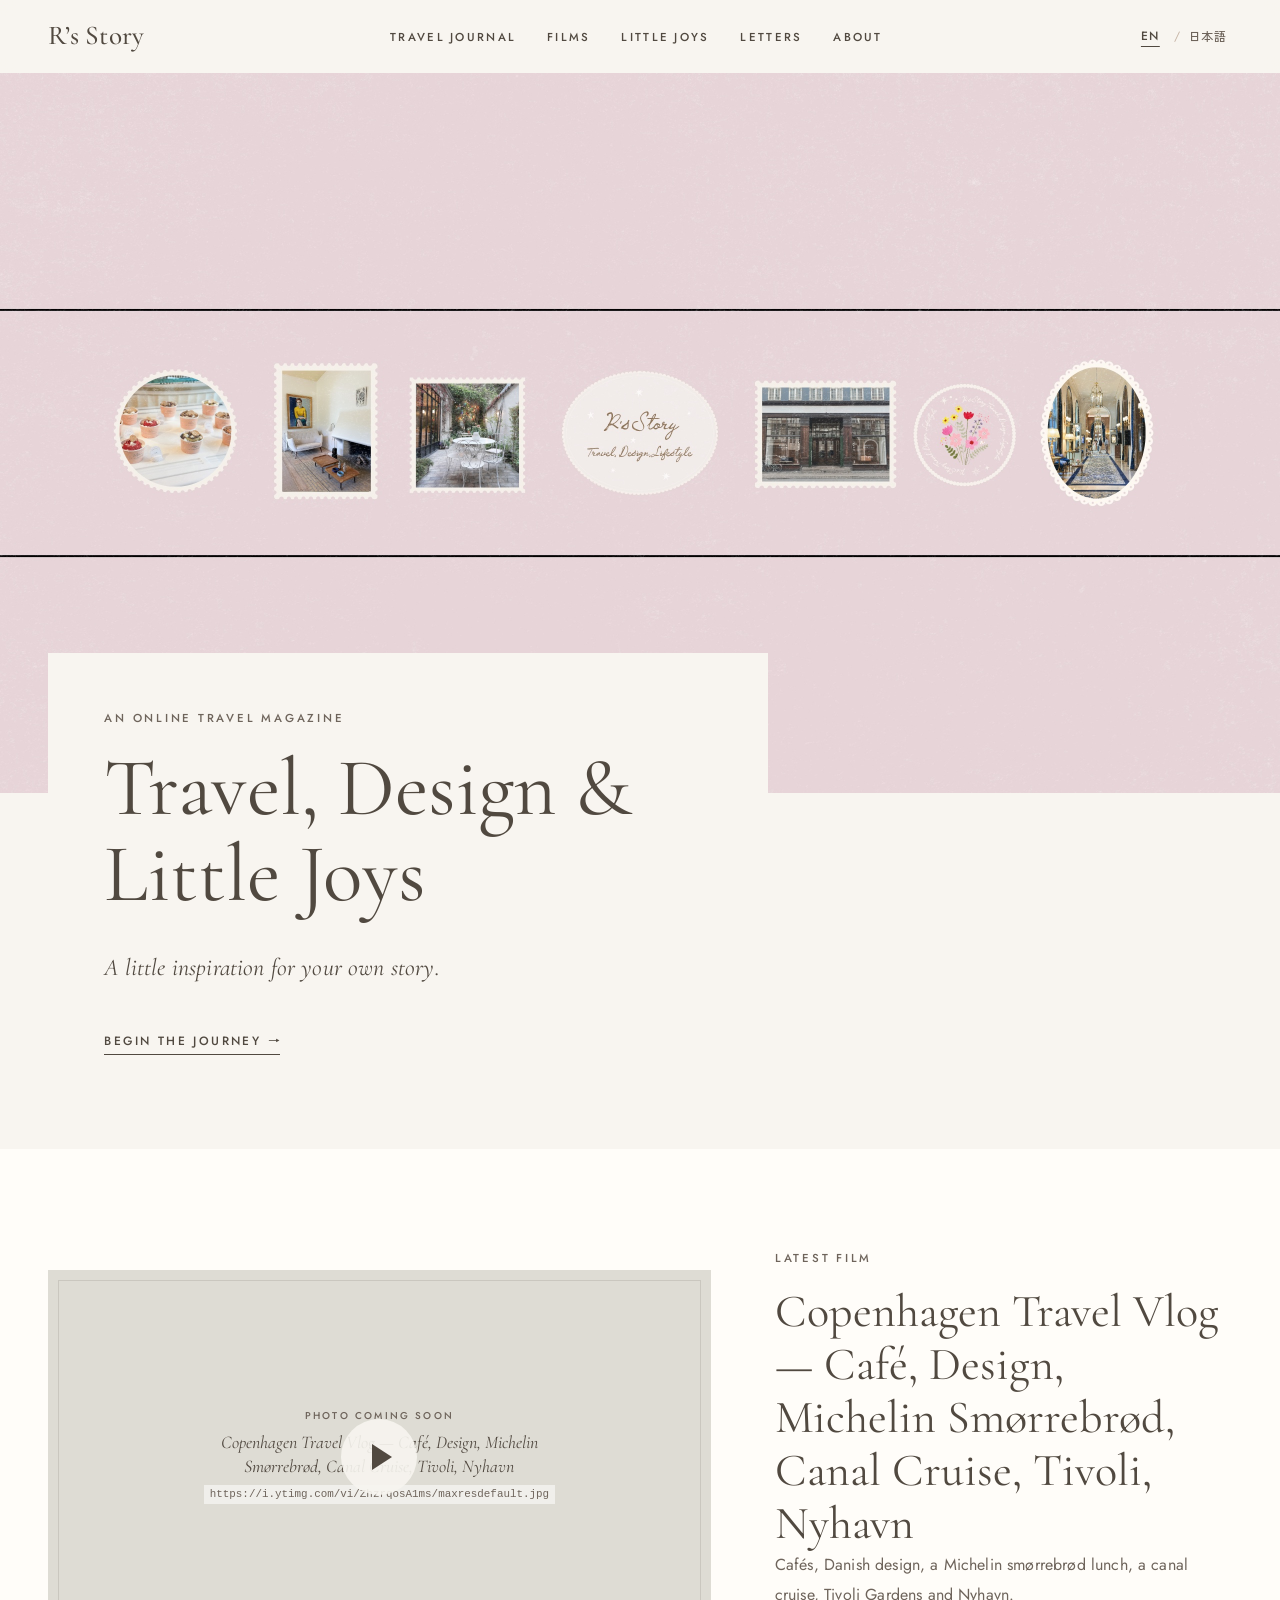
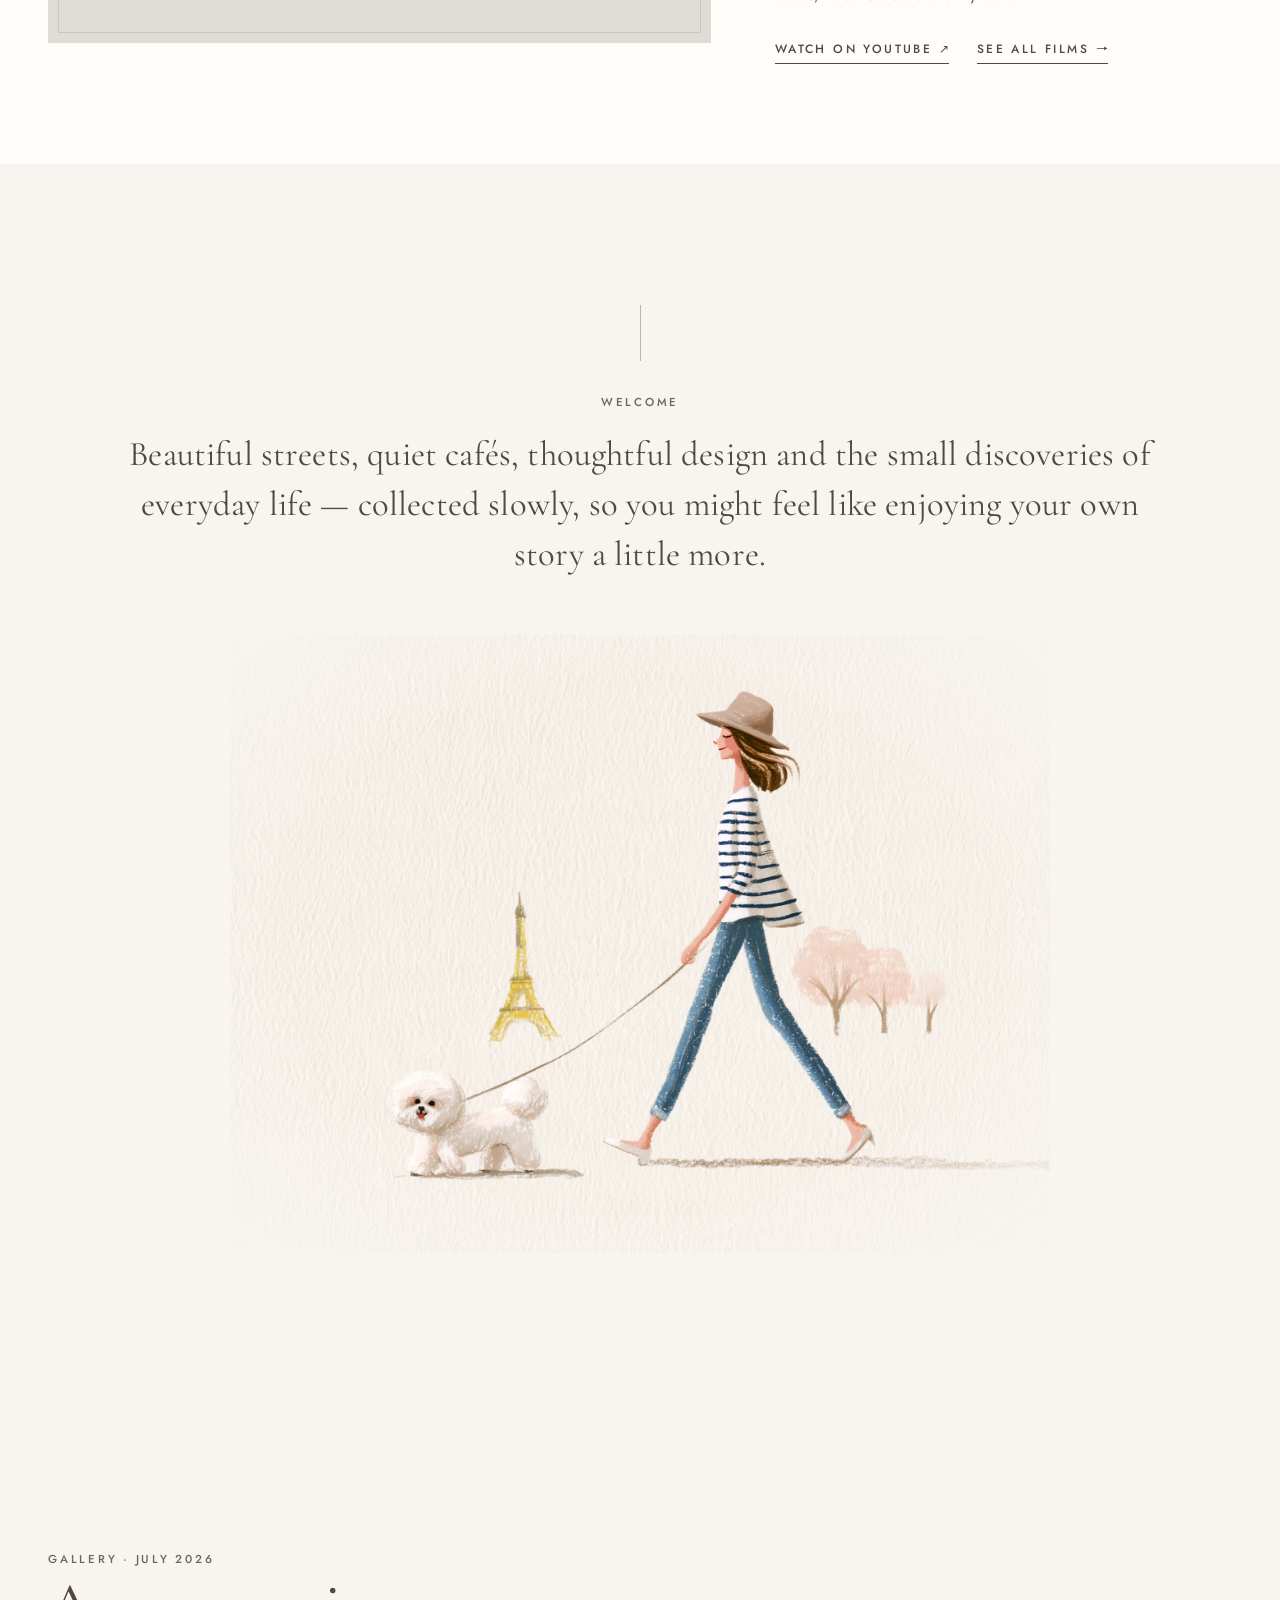
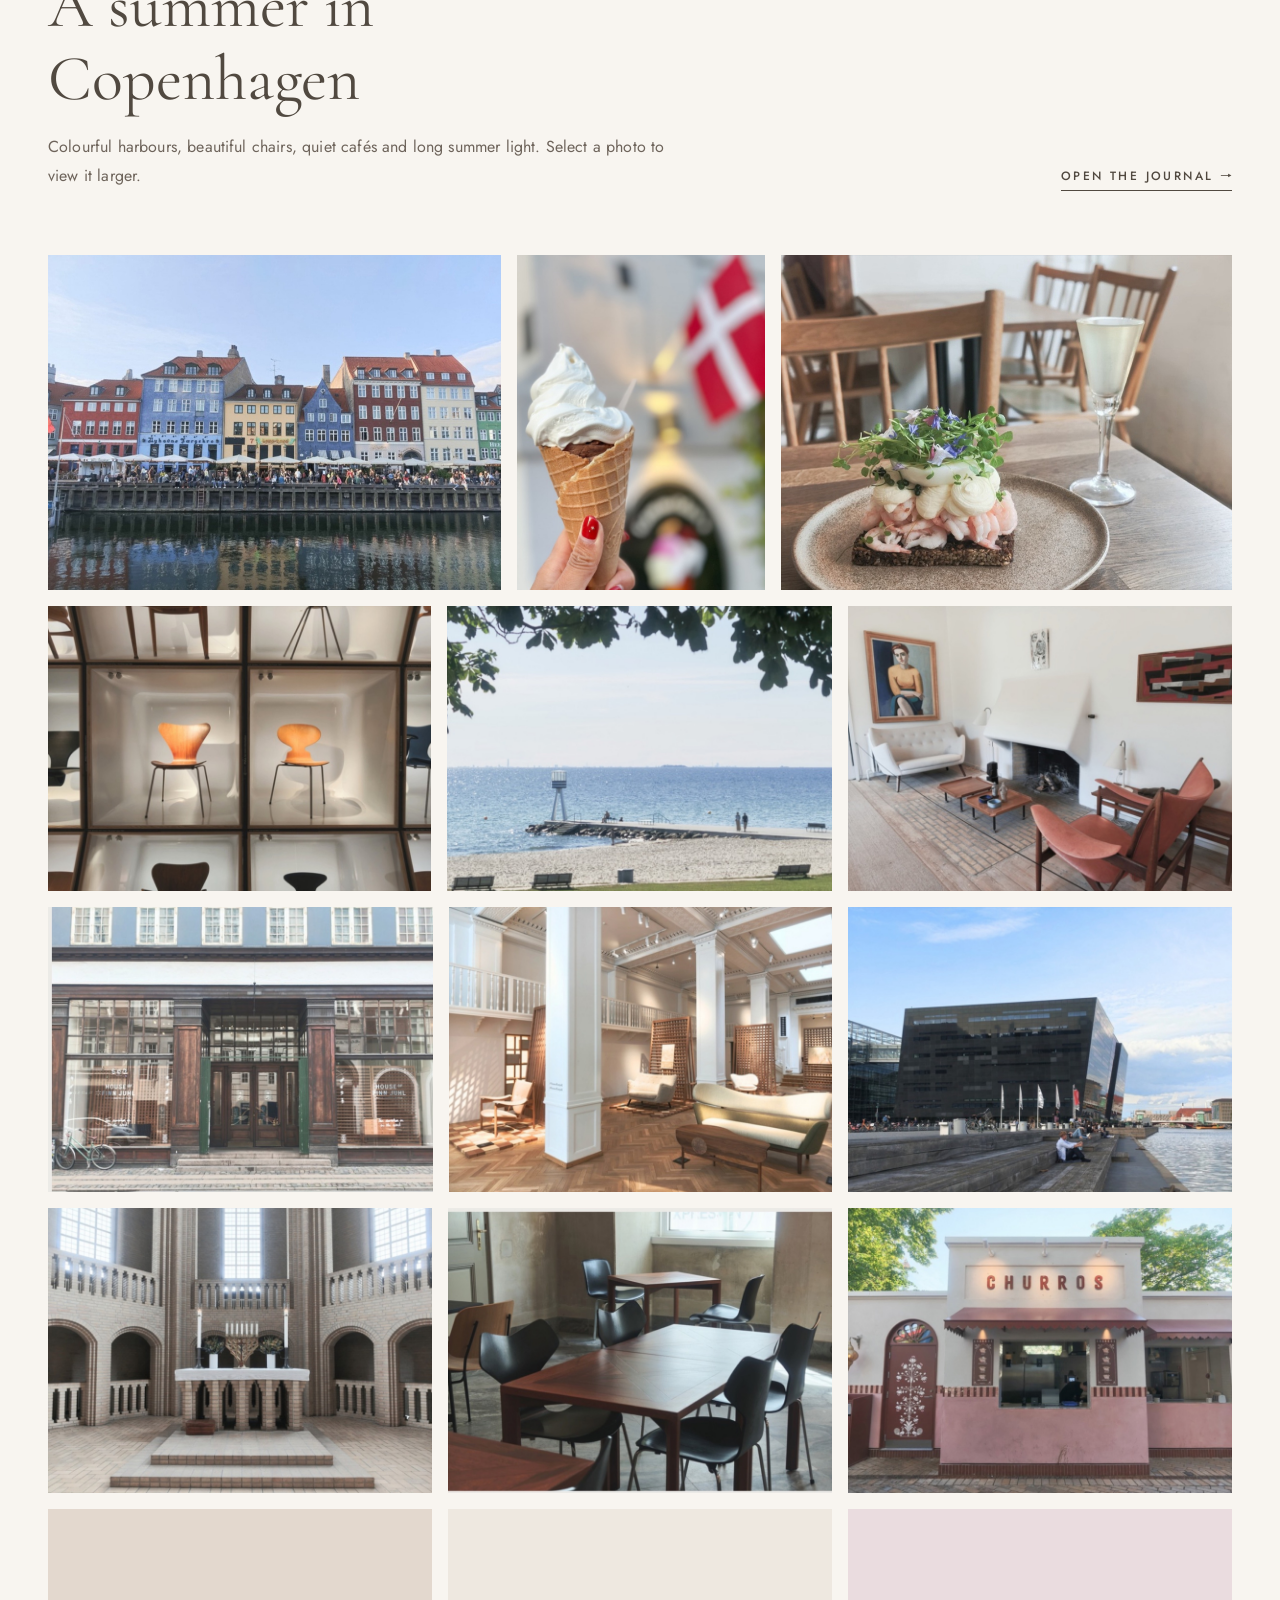
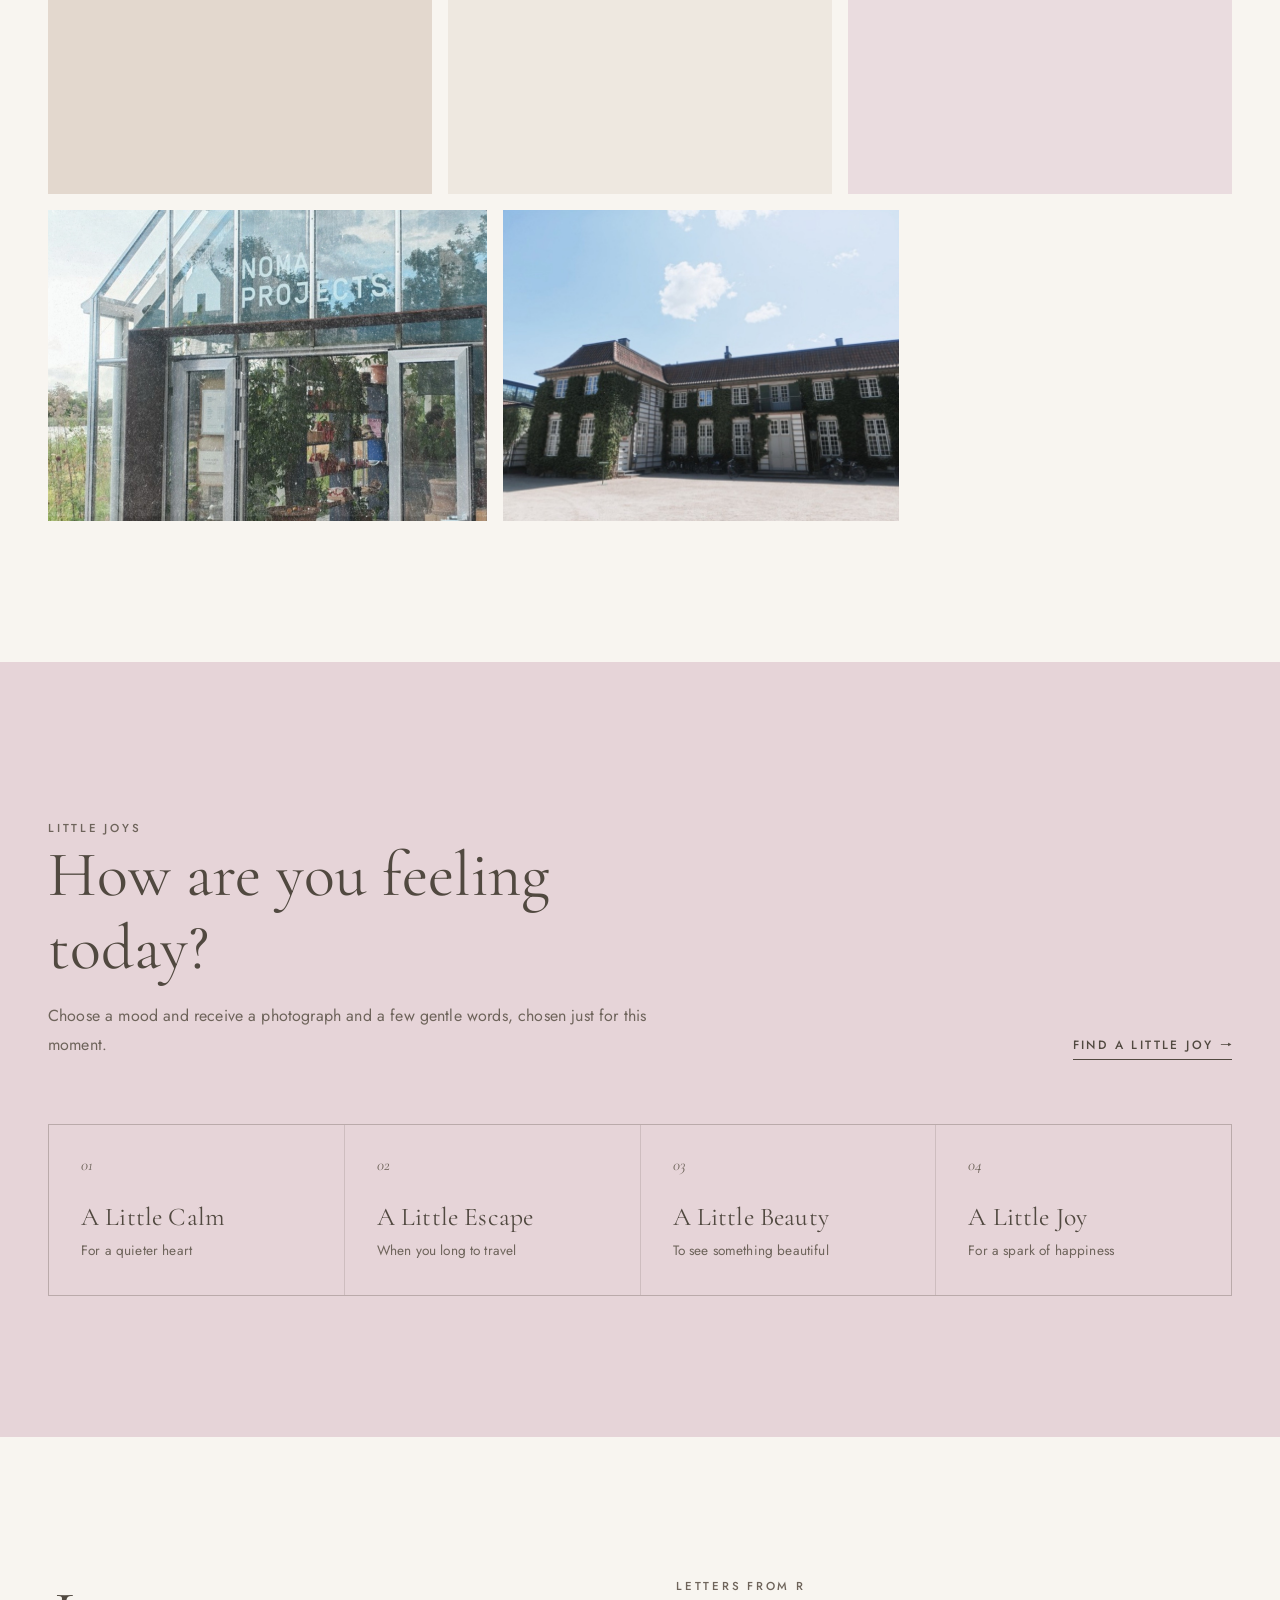
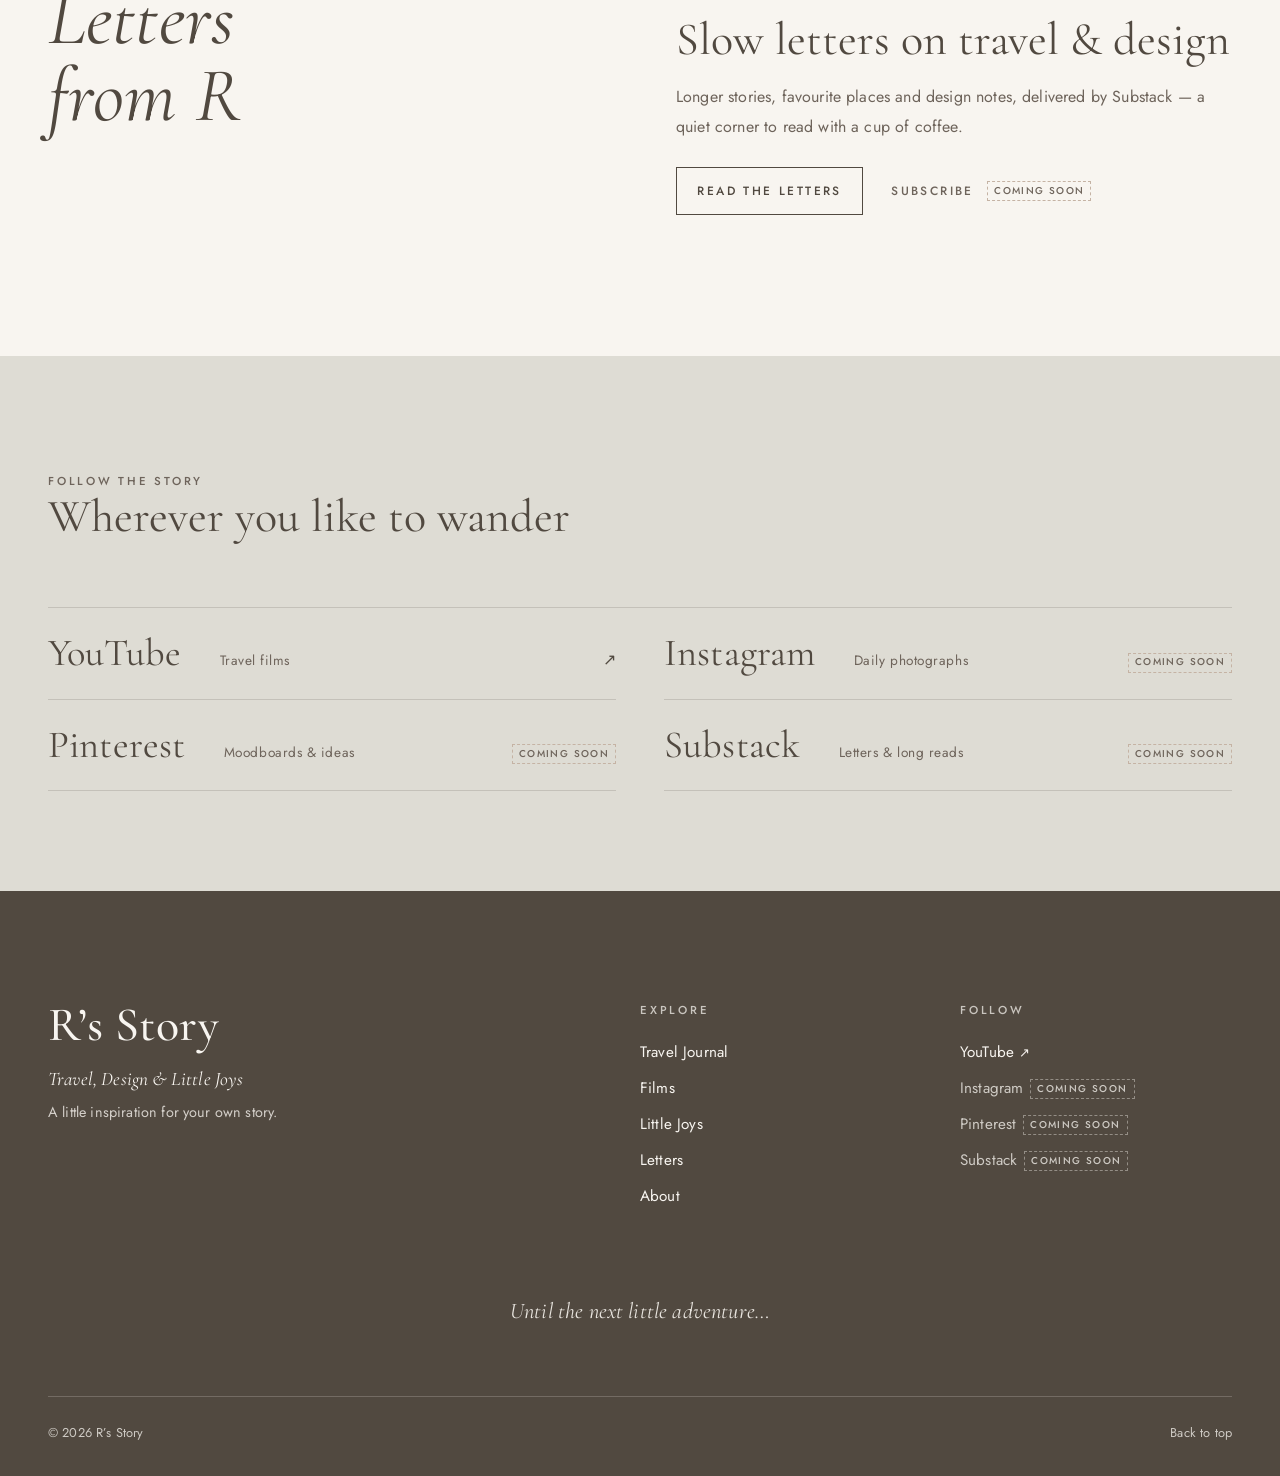
==== index.html @ e15612b4 "Add files via upload" ====
<!doctype html>
<html lang="en">
<head>
  <meta charset="utf-8">
  <meta name="viewport" content="width=device-width, initial-scale=1">
  <title>R’s Story — Travel, Design &amp; Little Joys</title>
  <meta name="description" content="R’s Story is a bilingual online travel magazine about travel, design, beautiful streets, cafés and the little joys of everyday life.">
  <meta name="theme-color" content="#F8F5F0">
  <!-- SNSでシェアしたときの表示 -->
  <meta property="og:site_name" content="R’s Story">
  <meta property="og:type" content="website">
  <meta property="og:title" content="R’s Story — Travel, Design & Little Joys">
  <meta property="og:description" content="A little inspiration for your own story.">
  <meta name="twitter:card" content="summary_large_image">
  <link rel="icon" href="assets/images/favicon.svg" type="image/svg+xml">
  <link rel="preconnect" href="https://fonts.googleapis.com">
  <link rel="preconnect" href="https://fonts.gstatic.com" crossorigin>
  <link rel="stylesheet" href="https://fonts.googleapis.com/css2?family=Cormorant+Garamond:ital,wght@0,400;0,500;1,400&family=Jost:wght@400;500&family=Shippori+Mincho:wght@400;500&family=Zen+Kaku+Gothic+New:wght@400;500&display=swap">
  <link rel="stylesheet" href="assets/css/style.css">
  <script>document.documentElement.classList.add("js");setTimeout(function(){var d=document.documentElement;if(!d.classList.contains("reveal-ready"))d.classList.add("reveal-fallback")},3000);</script>
</head>
<body id="top" data-page="home" data-title-key="meta.home">
  <a class="skip-link" href="#main" data-i18n="ui.skip">Skip to content</a>
  <header class="site-header" data-site-header></header>
  <noscript><p>Please enable JavaScript to use the menu, language switch and Little Joys.</p></noscript>

  <main id="main">

    <!-- ===== ファーストビュー ===== -->
    <section class="hero" aria-labelledby="hero-title">
      <!-- ★ メイン写真：assets/images/home/hero.jpg
           いまは切手コラージュのバナー（16:9）を、切り取らずに全体表示しています（hero__frame--fit）。
           普通の風景写真に替えて画面いっぱいに表示したいときは、下の「 hero__frame--fit」を消してください。 -->
      <div class="hero__frame hero__frame--fit">
        <div class="media" data-static>
          <img src="assets/images/home/hero.jpg" alt="A collage of travel photos framed like postage stamps around the R’s Story logo, on soft pink" data-i18n-alt="home.hero.alt" fetchpriority="high" decoding="async">
        </div>
      </div>
      <div class="hero__card">
        <p class="eyebrow" data-i18n="home.hero.eyebrow">An online travel magazine</p>
        <h1 id="hero-title" class="display hero__title keep-en">Travel, Design &amp; Little&nbsp;Joys</h1>
        <p class="hero__sub" data-i18n="home.hero.sub">A little inspiration for your own story.</p>
        <div class="hero__actions">
          <a class="link-arrow" href="journal.html" data-i18n="home.hero.cta">Begin the journey</a>
        </div>
      </div>
    </section>

    <!-- ===== 最新のYouTube動画（films.js の1本目）— トップ写真のすぐ下 ===== -->
    <section class="section section--tight section--paper" aria-labelledby="home-film-title">
      <div class="container">
        <div class="feature-film" id="home-film" data-reveal-group>
          <!-- home.js が動画を表示します -->
        </div>
      </div>
    </section>

    <!-- ===== 導入文 ===== -->
    <section class="section intro" aria-label="Welcome">
      <div class="container" data-reveal-group>
        <span class="intro__mark" aria-hidden="true" data-reveal></span>
        <p class="eyebrow" data-reveal data-i18n="home.intro.eyebrow">Welcome</p>
        <p class="intro__text" data-reveal data-i18n="home.intro.text">Beautiful streets, quiet cafés, thoughtful design and the small discoveries of everyday life — collected slowly, so you might feel like enjoying your own story a little more.</p>
        <!-- ★ オリジナルイラスト：assets/images/illustrations/walking-in-paris.webp -->
        <figure class="intro__art" data-reveal>
          <img src="assets/images/illustrations/walking-in-paris.webp" width="2000" height="1506" loading="lazy" decoding="async"
               alt="A hand-drawn illustration of a woman in a striped top walking a white fluffy dog past the Eiffel Tower" data-i18n-alt="home.intro.artAlt">
        </figure>
      </div>
    </section>

    <!-- ===== 写真ギャラリー（assets/js/data/journal.js の最初の都市の写真を表示） ===== -->
    <section class="section" id="gallery" aria-labelledby="home-journal-title">
      <div class="container">
        <div class="section-head" data-reveal-group>
          <div class="section-head__text">
            <p class="eyebrow" data-reveal data-i18n="home.journal.eyebrow">Gallery</p>
            <h2 id="home-journal-title" class="title-xl" data-reveal data-i18n="home.journal.title">A summer in Copenhagen</h2>
            <p data-reveal data-i18n="home.journal.text">Slow lunches, beautiful chairs, blue-and-white porcelain and long summer light. Select a photo to view it larger.</p>
          </div>
          <a class="link-arrow" href="journal.html" data-reveal data-i18n="home.journal.cta">Open the journal</a>
        </div>
        <div id="home-journal">
          <!-- home.js が写真ギャラリーを表示します -->
        </div>
      </div>
    </section>

    <!-- ===== Little Joys の紹介 ===== -->
    <section class="section section--pink" aria-labelledby="home-joys-title">
      <div class="container">
        <div class="section-head" data-reveal-group>
          <div class="section-head__text">
            <p class="eyebrow" data-reveal data-i18n="home.joys.eyebrow">Little Joys</p>
            <h2 id="home-joys-title" class="title-xl" data-reveal data-i18n="home.joys.title">How are you feeling today?</h2>
            <p data-reveal data-i18n="home.joys.text">Choose a mood and receive a photograph and a few gentle words, chosen just for this moment.</p>
          </div>
          <a class="link-arrow" href="little-joys.html" data-reveal data-i18n="home.joys.cta">Find a little joy</a>
        </div>
        <ul class="mood-links" data-reveal-group>
          <li data-reveal><a href="little-joys.html?mood=calm"><span class="mood-links__num">01</span><span class="mood-links__name">A Little Calm</span><span class="mood-links__desc" data-i18n="mood.calm.desc">For a quieter heart</span></a></li>
          <li data-reveal><a href="little-joys.html?mood=escape"><span class="mood-links__num">02</span><span class="mood-links__name">A Little Escape</span><span class="mood-links__desc" data-i18n="mood.escape.desc">When you long to travel</span></a></li>
          <li data-reveal><a href="little-joys.html?mood=beauty"><span class="mood-links__num">03</span><span class="mood-links__name">A Little Beauty</span><span class="mood-links__desc" data-i18n="mood.beauty.desc">To see something beautiful</span></a></li>
          <li data-reveal><a href="little-joys.html?mood=joy"><span class="mood-links__num">04</span><span class="mood-links__name">A Little Joy</span><span class="mood-links__desc" data-i18n="mood.joy.desc">For a spark of happiness</span></a></li>
        </ul>
      </div>
    </section>

    <!-- ===== Substack（Letters from R）の紹介 ===== -->
    <section class="section" aria-labelledby="home-letters-title">
      <div class="container letters-teaser" data-reveal-group>
        <p class="letters-teaser__quote" data-reveal aria-hidden="true">Letters<br>from R</p>
        <div>
          <p class="eyebrow" data-reveal data-i18n="home.letters.eyebrow">Letters from R</p>
          <h2 id="home-letters-title" class="title-lg" data-reveal data-i18n="home.letters.title">Slow letters on travel &amp; design</h2>
          <p data-reveal data-i18n="home.letters.text" style="color: var(--color-text-soft); margin-top: 1rem;">Longer stories, favourite places and design notes, delivered by Substack — a quiet corner to read with a cup of coffee.</p>
          <div class="letters-teaser__actions" data-reveal id="home-letters-actions">
            <a class="btn" href="letters.html" data-i18n="home.letters.cta">Read the letters</a>
          </div>
        </div>
      </div>
    </section>

    <!-- ===== SNSリンク（URLは config.js で設定） ===== -->
    <section class="section section--tight section--stone" aria-labelledby="home-follow-title">
      <div class="container">
        <div class="section-head" data-reveal-group>
          <div class="section-head__text">
            <p class="eyebrow" data-reveal data-i18n="home.follow.eyebrow">Follow the story</p>
            <h2 id="home-follow-title" class="title-lg" data-reveal data-i18n="home.follow.title">Wherever you like to wander</h2>
          </div>
        </div>
        <div id="home-follow" data-reveal></div>
      </div>
    </section>

  </main>

  <footer class="site-footer" data-site-footer></footer>

  <script src="assets/js/config.js" defer></script>
  <script src="assets/js/i18n.js" defer></script>
  <script src="assets/js/data/journal.js" defer></script>
  <script src="assets/js/data/films.js" defer></script>
  <script src="assets/js/main.js" defer></script>
  <script src="assets/js/gallery.js" defer></script>
  <script src="assets/js/home.js" defer></script>
</body>
</html>
---- assets/css/style.css ----
/* =========================================================
   R’s Story — デザイン（見た目）
   ---------------------------------------------------------
   ★ 色・フォントを変えたいときは、下の「1. 色とフォントの設定」だけを変更します。
   ========================================================= */

/* ---------------------------------------------------------
   1. 色とフォントの設定（ブランドカラー）
   ※ 仮のカラーです。正式なブランドカラーが決まったら、ここの #xxxxxx を書き換えてください。
   --------------------------------------------------------- */
:root {
  --color-ivory: #F8F5F0;   /* Warm Ivory … 背景 */
  --color-pink:  #E6D4D8;   /* Soft Pink */
  --color-brown: #C5B3A4;   /* Light Brown */
  --color-stone: #DEDCD4;   /* Stone */
  --color-text:  #514940;   /* Text … 文字 */

  --color-text-soft: #6E645B;           /* 補足の文字（読みやすさを確保した薄め） */
  --color-line: rgba(81, 73, 64, 0.18); /* 細い罫線 */
  --color-paper: #FFFDF9;               /* カードなどの少し明るい白 */
  --color-ink-bg: #3F3830;              /* 写真ビューアーなど暗い背景 */

  --font-serif-en: "Cormorant Garamond", "Shippori Mincho", Georgia, serif;
  --font-serif-ja: "Shippori Mincho", "Cormorant Garamond", serif;
  --font-sans: "Jost", "Zen Kaku Gothic New", "Hiragino Sans", "Yu Gothic", sans-serif;

  --container: 1240px;
  --gutter: clamp(16px, 4vw, 48px);
  --header-h: 72px;
  --ease: cubic-bezier(0.22, 0.61, 0.36, 1);   /* なめらかな動き */
  --dur: 0.35s;
}

/* ---------------------------------------------------------
   2. 基本
   --------------------------------------------------------- */
*, *::before, *::after { box-sizing: border-box; }

html {
  -webkit-text-size-adjust: 100%;
  scroll-behavior: smooth;
  scroll-padding-top: calc(var(--header-h) + 16px);
}

body {
  margin: 0;
  background: var(--color-ivory);
  color: var(--color-text);
  font-family: var(--font-sans);
  font-weight: 400;
  font-size: 1rem;
  line-height: 1.85;
  letter-spacing: 0.01em;
  -webkit-font-smoothing: antialiased;
  text-rendering: optimizeLegibility;
}

html[lang="ja"] body { letter-spacing: 0.04em; line-height: 1.95; }

img, iframe { display: block; max-width: 100%; }

a { color: inherit; text-underline-offset: 0.25em; text-decoration-thickness: 1px; }

h1, h2, h3, h4 {
  font-family: var(--font-serif-en);
  font-weight: 400;
  line-height: 1.15;
  margin: 0;
  letter-spacing: 0;
}
html[lang="ja"] :is(h1, h2, h3, h4):not(.keep-en) {
  font-family: var(--font-serif-ja);
  line-height: 1.45;
  letter-spacing: 0.04em;
}

p { margin: 0 0 1em; }
ul { margin: 0; padding: 0; list-style: none; }

::selection { background: var(--color-pink); color: var(--color-text); }

:focus-visible {
  outline: 2px solid var(--color-text);
  outline-offset: 3px;
  border-radius: 1px;
}

.visually-hidden {
  position: absolute !important;
  width: 1px; height: 1px;
  padding: 0; margin: -1px;
  overflow: hidden; clip: rect(0 0 0 0);
  white-space: nowrap; border: 0;
}

.container {
  width: 100%;
  max-width: calc(var(--container) + var(--gutter) * 2);
  margin-inline: auto;
  padding-inline: var(--gutter);
}

.skip-link {
  position: fixed; left: 16px; top: -60px; z-index: 200;
  background: var(--color-text); color: var(--color-ivory);
  padding: 10px 16px; font-size: 0.875rem; text-decoration: none;
  transition: top var(--dur) var(--ease);
}
.skip-link:focus { top: 12px; }

noscript p {
  margin: 0; padding: 12px var(--gutter);
  background: var(--color-pink); font-size: 0.875rem; text-align: center;
}

/* 言語切り替え時のフェード */
main, .site-footer { transition: opacity 0.18s ease; }
body.is-lang-switching main,
body.is-lang-switching .site-footer { opacity: 0.25; }

/* ---------------------------------------------------------
   3. 文字のスタイル
   --------------------------------------------------------- */
.eyebrow {
  display: block;
  font-family: var(--font-sans);
  font-size: 0.72rem;
  font-weight: 500;
  letter-spacing: 0.24em;
  text-transform: uppercase;
  color: var(--color-text-soft);
  margin: 0 0 1.1rem;
  line-height: 1.6;
}
html[lang="ja"] .eyebrow { letter-spacing: 0.16em; font-size: 0.75rem; }

.display {
  font-size: clamp(2.6rem, 6.4vw, 5.6rem);
  line-height: 1.02;
}
.title-xl { font-size: clamp(2.3rem, 5vw, 4.2rem); }
.title-lg { font-size: clamp(1.9rem, 3.6vw, 3rem); }
.title-md { font-size: clamp(1.5rem, 2.4vw, 2rem); }
html[lang="ja"] .display:not(.keep-en) { font-size: clamp(1.8rem, 4.2vw, 3.4rem); line-height: 1.3; }
html[lang="ja"] .title-xl:not(.keep-en) { font-size: clamp(1.9rem, 4vw, 3.2rem); }
html[lang="ja"] .title-lg:not(.keep-en) { font-size: clamp(1.55rem, 2.8vw, 2.3rem); }
html[lang="ja"] .title-md:not(.keep-en) { font-size: clamp(1.25rem, 2vw, 1.6rem); }
.keep-en { font-family: var(--font-serif-en) !important; letter-spacing: 0 !important; line-height: 1.05 !important; }

.lead {
  font-size: clamp(1.05rem, 1.5vw, 1.2rem);
  color: var(--color-text-soft);
  max-width: 38em;
}

.italic { font-style: italic; }

/* ---------------------------------------------------------
   4. ボタンとリンク
   --------------------------------------------------------- */
.btn {
  display: inline-flex; align-items: center; justify-content: center; gap: 0.6em;
  min-height: 48px;
  padding: 0.75em 1.7em;
  border: 1px solid var(--color-text);
  background: transparent;
  color: var(--color-text);
  font: 500 0.75rem/1.2 var(--font-sans);
  letter-spacing: 0.2em;
  text-transform: uppercase;
  text-decoration: none;
  cursor: pointer;
  transition: background-color var(--dur) var(--ease), color var(--dur) var(--ease), border-color var(--dur) var(--ease);
}
html[lang="ja"] .btn { letter-spacing: 0.12em; font-size: 0.8rem; }
.btn:hover { background: var(--color-text); color: var(--color-ivory); }
.btn--solid { background: var(--color-text); color: var(--color-ivory); }
.btn--solid:hover { background: transparent; color: var(--color-text); }
.btn.is-pending, .btn[disabled] { opacity: 0.55; cursor: default; }
.btn.is-pending:hover { background: transparent; color: var(--color-text); }
.btn .ext-link__icon { transition: transform var(--dur) var(--ease); }
.btn:hover .ext-link__icon { transform: translate(2px, -2px); }

/* 下線がすっと伸びるテキストリンク（→ は内部リンク、↗ は外部リンク） */
.link-arrow {
  display: inline-flex; align-items: center; gap: 0.55em;
  font: 500 0.75rem/1.4 var(--font-sans);
  letter-spacing: 0.2em; text-transform: uppercase;
  text-decoration: none;
  padding: 0.5em 0;
  background: linear-gradient(currentColor, currentColor) left bottom / 100% 1px no-repeat;
  transition: background-size var(--dur) var(--ease);
}
html[lang="ja"] .link-arrow { letter-spacing: 0.12em; font-size: 0.8rem; }
.link-arrow::after { content: "→"; letter-spacing: 0; transition: transform var(--dur) var(--ease); }
.link-arrow:hover { background-size: 35% 1px; }
.link-arrow:hover::after { transform: translateX(4px); }
.link-arrow.ext-link::after { content: none; }
.link-arrow .ext-link__icon { letter-spacing: 0; transition: transform var(--dur) var(--ease); }
.link-arrow:hover .ext-link__icon { transform: translate(2px, -2px); }
.link-arrow.is-pending { background: none; color: var(--color-text-soft); }
.link-arrow.is-pending::after { content: none; }

.pending-tag {
  display: inline-block;
  margin-left: 0.7em;
  padding: 0.15em 0.6em;
  border: 1px dashed var(--color-brown);
  font: 500 0.62rem/1.5 var(--font-sans);
  letter-spacing: 0.14em;
  text-transform: uppercase;
  color: var(--color-text-soft);
  vertical-align: middle;
}

.setup-hint {
  margin: 1rem 0;
  padding: 0.7em 1em;
  border: 1px dashed #B08A7A;
  background: rgba(230, 212, 216, 0.35);
  font-size: 0.8rem;
  line-height: 1.7;
  color: var(--color-text);
  letter-spacing: 0.02em;
}
.setup-hint strong { font-weight: 500; margin-right: 0.3em; }

/* ---------------------------------------------------------
   5. ヘッダー
   --------------------------------------------------------- */
.site-header {
  position: sticky; top: 0; z-index: 100;
  background: rgba(248, 245, 240, 0.94);
  -webkit-backdrop-filter: blur(8px);
  backdrop-filter: blur(8px);
  border-bottom: 1px solid transparent;
  transition: border-color var(--dur) var(--ease);
}
.site-header.is-scrolled { border-bottom-color: var(--color-line); }

.site-header__inner {
  display: flex; align-items: center; justify-content: space-between; gap: 24px;
  min-height: var(--header-h);
}

.wordmark {
  font-family: var(--font-serif-en);
  font-size: 1.7rem;
  font-weight: 500;
  letter-spacing: 0.01em;
  text-decoration: none;
  line-height: 1;
  white-space: nowrap;
}
.wordmark--large { font-size: clamp(2.2rem, 4vw, 3rem); }

.site-nav__list { display: flex; gap: clamp(18px, 2.4vw, 36px); }
.site-nav__list a {
  position: relative;
  font-size: 0.72rem; font-weight: 500;
  letter-spacing: 0.2em; text-transform: uppercase;
  text-decoration: none;
  padding: 0.6em 0;
}
html[lang="ja"] .site-nav__list a { letter-spacing: 0.1em; font-size: 0.8rem; text-transform: none; }
.site-nav__list a::after {
  content: ""; position: absolute; left: 0; right: 0; bottom: 0.2em;
  height: 1px; background: currentColor;
  transform: scaleX(0); transform-origin: right;
  transition: transform var(--dur) var(--ease);
}
.site-nav__list a:hover::after,
.site-nav__list a[aria-current="page"]::after { transform: scaleX(1); transform-origin: left; }
.site-nav__home { display: none; }

.site-header__tools { display: flex; align-items: center; gap: 10px; }

.lang-switch { display: flex; align-items: center; gap: 2px; font-size: 0.75rem; }
.lang-switch button {
  min-width: 44px; min-height: 44px;
  padding: 0 6px;
  border: 0; background: none; color: var(--color-text-soft);
  font: 500 0.75rem/1 var(--font-sans);
  letter-spacing: 0.12em;
  cursor: pointer;
  transition: color var(--dur) var(--ease);
}
.lang-switch button[lang="ja"] { font-family: "Zen Kaku Gothic New", var(--font-sans); letter-spacing: 0.04em; }
.lang-switch button:hover { color: var(--color-text); }
.lang-switch button[aria-pressed="true"] {
  color: var(--color-text);
  text-decoration: underline; text-underline-offset: 0.5em;
}
.lang-switch__sep { color: var(--color-brown); }

.nav-toggle {
  display: none;
  width: 44px; height: 44px;
  border: 0; background: none; color: var(--color-text);
  cursor: pointer; padding: 0;
}
.nav-toggle__lines { position: relative; display: block; width: 24px; height: 10px; margin: 0 auto; }
.nav-toggle__lines span {
  position: absolute; left: 0; width: 100%; height: 1px; background: currentColor;
  transition: transform var(--dur) var(--ease), top var(--dur) var(--ease);
}
.nav-toggle__lines span:first-child { top: 0; }
.nav-toggle__lines span:last-child { top: 9px; }
.is-open .nav-toggle__lines span:first-child { top: 5px; transform: rotate(45deg); }
.is-open .nav-toggle__lines span:last-child { top: 5px; transform: rotate(-45deg); }

/* モバイルメニュー（幅959px以下） */
@media (max-width: 959px) {
  .nav-toggle { display: block; }
  .site-nav {
    position: absolute; left: 0; right: 0; top: 100%;
    height: calc(100vh - var(--header-h));
    height: calc(100dvh - var(--header-h));
    background: var(--color-ivory);
    border-top: 1px solid var(--color-line);
    padding: 28px var(--gutter) 40px;
    overflow-y: auto;
    opacity: 0; visibility: hidden;
    transform: translateY(-10px);
    transition: opacity var(--dur) var(--ease), transform var(--dur) var(--ease), visibility 0s linear var(--dur);
  }
  .is-open .site-nav {
    opacity: 1; visibility: visible; transform: none;
    transition: opacity var(--dur) var(--ease), transform var(--dur) var(--ease), visibility 0s;
  }
  .site-nav__list { flex-direction: column; gap: 0; }
  .site-nav__home { display: block; }
  .site-nav__list li { border-bottom: 1px solid var(--color-line); }
  .site-nav__list a,
  html[lang="ja"] .site-nav__list a {
    display: block; padding: 18px 0;
    font-family: var(--font-serif-en);
    font-size: 1.7rem; letter-spacing: 0; text-transform: none; font-weight: 400;
  }
  html[lang="ja"] .site-nav__list a { font-family: var(--font-serif-ja); font-size: 1.3rem; }
  .site-nav__list a::after { display: none; }
  .site-nav__list a[aria-current="page"] { font-style: italic; }
  body.nav-open { overflow: hidden; }
}

/* ---------------------------------------------------------
   6. 写真（プレースホルダー付き）
   --------------------------------------------------------- */
.media {
  position: relative;
  overflow: hidden;
  background: var(--color-stone);
  width: 100%;
  height: 100%;
}
.media img {
  width: 100%; height: 100%;
  object-fit: cover;
}
.js .media img { opacity: 0; transition: opacity 0.8s var(--ease), transform 0.9s var(--ease); }
.js .media.is-loaded img { opacity: 1; }

/* 写真がまだない（または読み込めない）ときの表示 */
.media[data-tone="0"] { background: #EADCDF; }
.media[data-tone="1"] { background: var(--color-stone); }
.media[data-tone="2"] { background: #E3D8CE; }
.media[data-tone="3"] { background: #EEE8E0; }
.media__ph {
  position: absolute; inset: 0;
  display: flex; flex-direction: column; align-items: center; justify-content: center;
  gap: 0.5em;
  padding: 1.2rem;
  text-align: center;
  color: var(--color-text-soft);
}
.media__ph::before {
  content: ""; position: absolute; inset: 10px;
  border: 1px solid rgba(81, 73, 64, 0.14);
  pointer-events: none;
}
.media__ph-label {
  font: 500 0.62rem/1.4 var(--font-sans);
  letter-spacing: 0.22em; text-transform: uppercase;
}
.media__ph-desc {
  font-family: var(--font-serif-en);
  font-style: italic;
  font-size: clamp(0.95rem, 1.4vw, 1.15rem);
  line-height: 1.35;
  max-width: 22em;
  color: var(--color-text);
}
html[lang="ja"] .media__ph-desc { font-family: var(--font-serif-ja); font-style: normal; font-size: 0.9rem; line-height: 1.7; }
.media__ph-file {
  font: 0.68rem/1.4 ui-monospace, Menlo, monospace;
  background: rgba(255, 255, 255, 0.55);
  padding: 0.2em 0.5em;
  word-break: break-all;
  max-width: 100%;
}

/* ---------------------------------------------------------
   7. スクロールで表示するアニメーション
   --------------------------------------------------------- */
.js [data-reveal] {
  opacity: 0;
  transform: translateY(18px);
  transition: opacity 0.9s var(--ease), transform 0.9s var(--ease);
  transition-delay: var(--reveal-delay, 0ms);
}
.js [data-reveal].is-visible,
.reveal-fallback [data-reveal] { opacity: 1; transform: none; }

/* ---------------------------------------------------------
   8. セクション共通
   --------------------------------------------------------- */
.section { padding-block: clamp(72px, 11vw, 150px); }
.section--tight { padding-block: clamp(56px, 8vw, 100px); }
.section--pink { background: var(--color-pink); }
.section--stone { background: var(--color-stone); }
.section--paper { background: var(--color-paper); }

.section-head {
  display: flex; flex-wrap: wrap; align-items: flex-end; justify-content: space-between;
  gap: 24px 48px;
  margin-bottom: clamp(36px, 5vw, 64px);
}
.section-head__text { max-width: 40rem; }
.section-head__text p { color: var(--color-text-soft); margin: 1rem 0 0; }

.rule { border: 0; border-top: 1px solid var(--color-line); margin: 0; }

/* ページ上部の見出し（Home以外） */
.page-hero { padding-block: clamp(64px, 10vw, 140px) clamp(40px, 6vw, 80px); }
.page-hero__grid { display: grid; gap: 24px 64px; align-items: end; }
@media (min-width: 900px) { .page-hero__grid { grid-template-columns: 1.1fr 1fr; } }
.page-hero .lead { margin: 0; }

/* ---------------------------------------------------------
   9. Home：ファーストビュー
   --------------------------------------------------------- */
.hero { position: relative; padding-bottom: clamp(0px, 4vw, 48px); }
.hero__frame {
  position: relative;
  height: calc(100svh - var(--header-h) - 120px);
  min-height: 420px; max-height: 860px;
  overflow: hidden;
}
.hero__frame .media img { transform: scale(1.06); transition: opacity 1.8s var(--ease), transform 7s cubic-bezier(0.16, 0.84, 0.3, 1); }
.hero__frame .media.is-loaded img { transform: scale(1); }

.hero__card {
  position: relative;
  z-index: 2;
  margin: -140px var(--gutter) 0 auto;
  margin-left: max(var(--gutter), calc((100vw - var(--container)) / 2));
  width: min(720px, calc(100% - var(--gutter) * 2));
  background: var(--color-ivory);
  padding: clamp(28px, 4.4vw, 60px) clamp(24px, 4.4vw, 64px) clamp(28px, 3.6vw, 48px);
}
@media (max-width: 640px) {
  .hero__frame { height: 62svh; min-height: 360px; }
  .hero__card { margin-top: -72px; }
}
/* バナーのように「端まで全部見せたい」画像用（16:9のまま、切り取らずに表示） */
.hero__frame.hero__frame--fit { height: auto; min-height: 0; max-height: none; aspect-ratio: 16 / 9; }
@media (max-width: 640px) { .hero__frame--fit + .hero__card { margin-top: -24px; } }
.hero__title { margin-bottom: 0.4em; }
.hero__sub {
  font-family: var(--font-serif-en);
  font-style: italic;
  font-size: clamp(1.15rem, 1.9vw, 1.5rem);
  line-height: 1.5;
  margin-bottom: 1.6em;
}
html[lang="ja"] .hero__sub { font-family: var(--font-serif-ja); font-style: normal; font-size: clamp(1rem, 1.6vw, 1.2rem); }

/* 映画のオープニングのように、少しずつ現れる */
@keyframes rs-rise {
  from { opacity: 0; transform: translateY(14px); }
  to   { opacity: 1; transform: none; }
}
@keyframes rs-fade { from { opacity: 0; } to { opacity: 1; } }
.hero__card { animation: rs-fade 1.2s var(--ease) 0.35s both; }
.hero__card .eyebrow { animation: rs-rise 1s var(--ease) 0.7s both; }
.hero__title { animation: rs-rise 1.1s var(--ease) 0.85s both; }
.hero__sub { animation: rs-rise 1.1s var(--ease) 1.1s both; }
.hero__actions { animation: rs-rise 1s var(--ease) 1.35s both; }

/* Home：導入文 */
.intro { text-align: center; }
.intro__text {
  font-family: var(--font-serif-en);
  font-size: clamp(1.45rem, 2.7vw, 2.25rem);
  line-height: 1.45;
  max-width: 30em;
  margin: 0 auto;
}
html[lang="ja"] .intro__text { font-family: var(--font-serif-ja); font-size: clamp(1.1rem, 1.9vw, 1.5rem); line-height: 2; }
.intro__mark { display: block; width: 1px; height: 56px; background: var(--color-brown); margin: 0 auto 32px; }

/* オリジナルの手描きイラスト（紙の端を背景にやわらかくなじませる・絵そのものは加工しない） */
.intro__art {
  margin: clamp(32px, 5vw, 56px) auto 0;
  max-width: 820px;
}
.intro__art img {
  width: 100%;
  height: auto;
  -webkit-mask-image: radial-gradient(ellipse 72% 70% at 50% 50%, #000 62%, transparent 100%);
  mask-image: radial-gradient(ellipse 72% 70% at 50% 50%, #000 62%, transparent 100%);
  animation: rs-drift 7s ease-in-out infinite;
  transition: transform 0.8s var(--ease);
}
/* ふわっと浮かぶ、ごく小さな揺れ */
@keyframes rs-drift {
  0%, 100% { translate: 0 0; rotate: 0deg; }
  50% { translate: 0 -5px; rotate: -0.4deg; }
}
@media (hover: hover) {
  .intro__art:hover img { transform: scale(1.02); }
}

/* Home：最新動画 */
.feature-film { display: grid; gap: 32px 64px; align-items: center; }
@media (min-width: 900px) { .feature-film { grid-template-columns: 1.45fr 1fr; } }
.feature-film__text h3 { margin-bottom: 0.6em; }
.feature-film__text p { color: var(--color-text-soft); }
.feature-film__actions { display: flex; flex-wrap: wrap; gap: 12px 28px; margin-top: 1.6rem; }

/* Home：ジャーナルの写真プレビュー */
.preview-grid {
  display: grid;
  grid-template-columns: repeat(2, 1fr);
  grid-auto-rows: clamp(150px, 28vw, 230px);
  gap: clamp(8px, 1.4vw, 16px);
}
.preview-grid > :first-child { grid-column: span 2; grid-row: span 2; }
@media (min-width: 760px) {
  .preview-grid { grid-template-columns: repeat(4, 1fr); grid-auto-rows: clamp(160px, 17vw, 250px); }
  .preview-grid > :first-child { grid-column: span 2; grid-row: span 2; }
}
.preview-grid a { display: block; overflow: hidden; position: relative; }
.preview-grid a .media img { transition: opacity 0.8s var(--ease), transform 1.1s var(--ease); }
@media (hover: hover) {
  .preview-grid a:hover .media img { transform: scale(1.04); }
}

/* Home：Little Joys の紹介 */
.mood-links { display: grid; grid-template-columns: repeat(2, 1fr); gap: 1px; background: rgba(81, 73, 64, 0.16); border: 1px solid rgba(81, 73, 64, 0.16); }
@media (min-width: 900px) { .mood-links { grid-template-columns: repeat(4, 1fr); } }
.mood-links a {
  display: flex; flex-direction: column; gap: 0.4rem;
  min-height: 170px;
  padding: clamp(20px, 2.6vw, 32px);
  background: var(--color-pink);
  text-decoration: none;
  transition: background-color var(--dur) var(--ease);
}
.mood-links a:hover { background: #EDDFE2; }
.mood-links a { position: relative; }
.mood-links__art { position: absolute; top: 16px; right: 16px; width: 40px; height: 40px; }
.mood-links__art svg { transition: transform 0.5s var(--ease); }
.mood-links a:hover .mood-links__art svg, .mood-links a:focus-visible .mood-links__art svg { transform: rotate(-10deg) scale(1.12) translateY(-2px); }
.mood-links__num { font: italic 1rem/1 var(--font-serif-en); color: var(--color-text-soft); }
.mood-links__name { font: 400 clamp(1.3rem, 2vw, 1.65rem)/1.15 var(--font-serif-en); margin-top: auto; }
.mood-links__desc { font-size: 0.85rem; color: var(--color-text-soft); }

/* Home：Letters */
.letters-teaser { display: grid; gap: 32px 72px; align-items: center; }
@media (min-width: 900px) { .letters-teaser { grid-template-columns: 1fr 1fr; } }
.letters-teaser__quote {
  font-family: var(--font-serif-en);
  font-style: italic;
  font-size: clamp(2.6rem, 6vw, 5rem);
  line-height: 1;
}
.letters-teaser__actions { display: flex; flex-wrap: wrap; gap: 12px 28px; align-items: center; margin-top: 1.6rem; }

/* SNSリンク */
.social-list--simple li + li { margin-top: 0.4rem; }
.social-list--simple a, .social-list--simple .is-pending { text-decoration: none; font-size: 0.95rem; }
.social-list--simple a:hover .social-list__name { text-decoration: underline; }
.social-list .ext-link__icon { display: inline-block; margin-left: 0.35em; font-size: 0.85em; transition: transform var(--dur) var(--ease); }
.social-list a:hover .ext-link__icon { transform: translate(2px, -2px); }

.social-list--large { display: grid; grid-template-columns: 1fr; border-top: 1px solid var(--color-line); }
@media (min-width: 760px) { .social-list--large { grid-template-columns: repeat(2, 1fr); column-gap: 48px; } }
.social-list--large li, .social-list--detailed li { border-bottom: 1px solid var(--color-line); }
.social-list--large a, .social-list--large .is-pending,
.social-list--detailed a, .social-list--detailed .is-pending {
  display: flex; align-items: baseline; flex-wrap: wrap; gap: 0.2em 1em;
  padding: 22px 0;
  text-decoration: none;
  font-family: var(--font-serif-en);
  font-size: clamp(1.6rem, 3vw, 2.4rem);
  line-height: 1.2;
}
.social-list--large .ext-link__icon, .social-list--detailed .ext-link__icon { margin-left: auto; font-family: var(--font-sans); font-size: 1rem; }
.social-list--large .pending-tag, .social-list--detailed .pending-tag { margin-left: auto; }
.social-list--large a .social-list__name,
.social-list--detailed a .social-list__name { transition: transform var(--dur) var(--ease); }
.social-list--large a:hover .social-list__name,
.social-list--detailed a:hover .social-list__name { transform: translateX(6px); }
.social-list--detailed { border-top: 1px solid var(--color-line); }
.social-list__desc { font: 400 0.85rem/1.6 var(--font-sans); color: var(--color-text-soft); letter-spacing: 0.04em; }

/* ---------------------------------------------------------
   10. フッター
   --------------------------------------------------------- */
.site-footer {
  background: var(--color-text);
  color: var(--color-ivory);
  padding-block: clamp(64px, 9vw, 110px) 32px;
}
.site-footer .eyebrow { color: rgba(248, 245, 240, 0.72); }
.site-footer__grid { display: grid; gap: 48px; }
@media (min-width: 760px) { .site-footer__grid { grid-template-columns: 2fr 1fr 1fr; } }
.site-footer__tagline { font: italic 1.2rem/1.5 var(--font-serif-en); margin: 1rem 0 0.3rem; }
.site-footer__sub { color: rgba(248, 245, 240, 0.78); font-size: 0.9rem; }
.site-footer__nav li + li { margin-top: 0.4rem; }
.site-footer__nav a { text-decoration: none; font-size: 0.95rem; }
.site-footer__nav a:hover, .site-footer__nav a[aria-current="page"] { text-decoration: underline; }
.site-footer .pending-tag { border-color: rgba(248, 245, 240, 0.4); color: rgba(248, 245, 240, 0.75); }
.site-footer .is-pending { color: rgba(248, 245, 240, 0.75); }
.site-footer :focus-visible { outline-color: var(--color-ivory); }
.site-footer__bottom {
  display: flex; flex-wrap: wrap; justify-content: space-between; gap: 12px;
  margin-top: 64px; padding-top: 24px;
  border-top: 1px solid rgba(248, 245, 240, 0.2);
  font-size: 0.8rem; color: rgba(248, 245, 240, 0.75);
}
.site-footer__bottom p { margin: 0; }
.footer-top { text-decoration: none; }
.footer-top:hover { text-decoration: underline; }

/* ---------------------------------------------------------
   11. Travel Journal
   --------------------------------------------------------- */
.city-index { display: flex; flex-wrap: wrap; align-items: baseline; gap: 8px 28px; padding-block: 20px; border-block: 1px solid var(--color-line); }
.city-index .eyebrow { margin: 0; }
.city-index a { font: 400 1.3rem/1.3 var(--font-serif-en); text-decoration: none; }
.city-index a:hover { font-style: italic; }
html[lang="ja"] .city-index a { font-family: var(--font-serif-ja); font-size: 1.1rem; }

.city { padding-block: clamp(56px, 8vw, 110px); }
.city + .city { border-top: 1px solid var(--color-line); }
.city__head { display: grid; gap: 24px 64px; margin-bottom: clamp(32px, 5vw, 56px); }
@media (min-width: 900px) { .city__head { grid-template-columns: 1fr 1.1fr; align-items: end; } }
.city__name { font-size: clamp(3rem, 8vw, 6.4rem); line-height: 0.95; }
html[lang="ja"] .city__name { font-size: clamp(2.2rem, 5vw, 4rem); line-height: 1.3; }
.city__country { display: block; margin-top: 0.8rem; }
.city__intro { color: var(--color-text-soft); }
.city__links { display: flex; flex-wrap: wrap; gap: 8px 28px; margin-top: 1.2rem; }

/* 写真の縦横比のまま並べるギャラリー（写真が切れない）
   各行の高さをそろえ、写真の横幅は縦横比（--ar）に合わせて自動で決まります。 */
.photo-grid {
  --row-h: 150px;
  display: flex;
  flex-wrap: wrap;
  gap: clamp(8px, 1.4vw, 16px);
}
@media (min-width: 760px) { .photo-grid { --row-h: 230px; } }
@media (min-width: 1100px) { .photo-grid { --row-h: 280px; } }
.photo-grid__item {
  --ar: 1.3333;
  flex: var(--ar) 1 calc(var(--ar) * var(--row-h));
  min-width: 0;
}
/* 最後の行の写真が大きくなりすぎないための見えない余白 */
.photo-grid::after { content: ""; flex: 10 1 0; }

.photo-tile {
  position: relative;
  display: block;
  width: 100%;
  aspect-ratio: var(--ar);
  padding: 0; border: 0; margin: 0;
  background: none; color: inherit;
  cursor: zoom-in;
  overflow: hidden;
  text-align: left;
}
.photo-tile .media img { transition: opacity 0.8s var(--ease), transform 1.1s var(--ease); }
.photo-tile__caption {
  position: absolute; left: 0; right: 0; bottom: 0;
  padding: 40px 18px 14px;
  background: linear-gradient(to top, rgba(40, 34, 28, 0.55), rgba(40, 34, 28, 0));
  color: var(--color-ivory);
  font-family: var(--font-serif-en);
  font-style: italic;
  font-size: 1.05rem;
  line-height: 1.35;
  opacity: 0; transform: translateY(8px);
  transition: opacity var(--dur) var(--ease), transform var(--dur) var(--ease);
  pointer-events: none;
}
html[lang="ja"] .photo-tile__caption { font-family: var(--font-sans); font-style: normal; font-size: 0.85rem; }
.photo-tile .media.is-missing ~ .photo-tile__caption { display: none; }
@media (hover: hover) {
  .photo-tile:hover .media img { transform: scale(1.04); }
  .photo-tile:hover .photo-tile__caption,
  .photo-tile:focus-visible .photo-tile__caption { opacity: 1; transform: none; }
}
.photo-tile:focus-visible { outline-offset: 2px; }
.grid-hint { font-size: 0.8rem; color: var(--color-text-soft); margin-top: 1rem; }

/* 写真ビューアー（ライトボックス） */
.lightbox {
  width: 100vw; height: 100vh; height: 100dvh;
  max-width: none; max-height: none;
  margin: 0; padding: 0; border: 0;
  background: rgba(37, 32, 27, 0.94);
  color: var(--color-ivory);
  opacity: 0;
  transition: opacity 0.35s var(--ease);
}
.lightbox::backdrop { background: transparent; }
.lightbox.is-open { opacity: 1; }
.lightbox__inner {
  height: 100%;
  display: grid;
  grid-template-rows: auto 1fr auto;
  padding: 12px clamp(12px, 3vw, 32px) 20px;
}
.lightbox__top { display: flex; justify-content: space-between; align-items: center; gap: 16px; min-height: 52px; }
.lightbox__counter { font: 500 0.75rem/1 var(--font-sans); letter-spacing: 0.2em; color: rgba(248, 245, 240, 0.75); }
.lightbox__stage { position: relative; display: flex; align-items: center; justify-content: center; min-height: 0; }
.lightbox__figure {
  margin: 0;
  width: 100%; height: 100%;
  display: flex; align-items: center; justify-content: center;
  transition: opacity 0.25s var(--ease);
}
.lightbox__figure.is-changing { opacity: 0; }
.lightbox__figure .media { background: transparent; max-height: 100%; }
.lightbox__figure .media img { object-fit: contain; }
.lightbox__figure .media.is-missing { width: min(100%, 720px); height: auto; aspect-ratio: 3 / 2; background: #4A423A; }
.lightbox__figure .media.is-missing .media__ph,
.lightbox__figure .media.is-missing .media__ph-desc { color: var(--color-ivory); }
.lightbox__figure .media__ph::before { border-color: rgba(248, 245, 240, 0.2); }
.lightbox__caption {
  text-align: center;
  font: italic 1.15rem/1.5 var(--font-serif-en);
  padding: 14px 56px 0;
  min-height: 3.2em;
}
html[lang="ja"] .lightbox__caption { font: 400 0.95rem/1.7 var(--font-sans); }
.lightbox__btn {
  width: 52px; height: 52px;
  display: inline-flex; align-items: center; justify-content: center;
  border: 1px solid rgba(248, 245, 240, 0.3);
  background: rgba(37, 32, 27, 0.4);
  color: var(--color-ivory);
  font: 300 1.3rem/1 var(--font-sans);
  cursor: pointer;
  transition: background-color var(--dur) var(--ease), border-color var(--dur) var(--ease);
}
.lightbox__btn:hover { background: rgba(248, 245, 240, 0.12); border-color: rgba(248, 245, 240, 0.7); }
.lightbox__btn:focus-visible { outline-color: var(--color-ivory); }
.lightbox__nav { position: absolute; top: 50%; transform: translateY(-50%); z-index: 2; }
.lightbox__nav--prev { left: 0; }
.lightbox__nav--next { right: 0; }
@media (max-width: 640px) {
  .lightbox__nav { top: auto; bottom: -64px; transform: none; }
  .lightbox__caption { padding: 14px 64px 0; }
}

/* ---------------------------------------------------------
   12. Films
   --------------------------------------------------------- */
.film-player { position: relative; aspect-ratio: 16 / 9; background: var(--color-stone); overflow: hidden; }
.film-player iframe { width: 100%; height: 100%; border: 0; }
.film-player__poster {
  display: block; width: 100%; height: 100%;
  padding: 0; border: 0; background: none; cursor: pointer;
}
.film-player__poster .media img { transition: opacity 0.8s var(--ease), transform 1.1s var(--ease); }
.film-player__play {
  position: absolute; left: 50%; top: 50%;
  width: 76px; height: 76px; margin: -38px 0 0 -38px;
  border-radius: 50%;
  background: rgba(248, 245, 240, 0.9);
  transition: transform var(--dur) var(--ease), background-color var(--dur) var(--ease);
}
.film-player__play::after {
  content: ""; position: absolute; left: 31px; top: 25px;
  border-style: solid; border-width: 13px 0 13px 20px;
  border-color: transparent transparent transparent var(--color-text);
}
@media (hover: hover) {
  .film-player__poster:hover .media img { transform: scale(1.03); }
  .film-player__poster:hover .film-player__play { transform: scale(1.06); background: var(--color-ivory); }
}
.film-player__poster:focus-visible { outline-offset: -4px; outline-color: var(--color-ivory); }
.film-player.is-unset { background: repeating-linear-gradient(135deg, #E6DFD6 0 14px, #EAE3DB 14px 28px); }
.film-player__unset {
  position: absolute; inset: 12px;
  border: 1px dashed var(--color-brown);
  display: flex; flex-direction: column; align-items: center; justify-content: center; gap: 0.5rem;
  padding: 16px; text-align: center;
}
.film-player__unset-icon { font-size: 1.8rem; color: var(--color-brown); line-height: 1; }
.film-player__unset-label { font: 500 0.72rem/1.4 var(--font-sans); letter-spacing: 0.18em; text-transform: uppercase; }
.film-player__unset-note { font-size: 0.75rem; color: var(--color-text-soft); }

.film-latest { display: grid; gap: 28px 64px; align-items: center; }
@media (min-width: 960px) { .film-latest { grid-template-columns: 1.7fr 1fr; } }
.film-latest__text h2 { margin-bottom: 0.6em; }
.film-latest__text p { color: var(--color-text-soft); }
.film-links { display: flex; flex-wrap: wrap; gap: 6px 28px; margin-top: 1.2rem; }

.film-grid { display: grid; gap: 48px 32px; }
@media (min-width: 640px) { .film-grid { grid-template-columns: repeat(2, 1fr); } }
@media (min-width: 1024px) { .film-grid { grid-template-columns: repeat(3, 1fr); } }
.film-card h3 { font-size: 1.45rem; margin: 1.1rem 0 0.4rem; }
html[lang="ja"] .film-card h3 { font-size: 1.15rem; }
.film-card p { color: var(--color-text-soft); font-size: 0.92rem; margin: 0; }
.film-card .film-links { margin-top: 0.6rem; }
.film-card:target .film-player { outline: 1px solid var(--color-text); outline-offset: 6px; }

.cta-band { text-align: center; }
.cta-band p { color: var(--color-text-soft); margin: 1rem auto 2rem; }

.empty-state {
  padding: clamp(40px, 6vw, 72px) 24px;
  border: 1px solid var(--color-line);
  text-align: center;
  font: italic 1.25rem/1.5 var(--font-serif-en);
  color: var(--color-text-soft);
}
html[lang="ja"] .empty-state { font: 400 1rem/1.8 var(--font-serif-ja); }
.empty-state .link-arrow { margin-top: 1rem; font-style: normal; }

/* ---------------------------------------------------------
   13. Little Joys
   --------------------------------------------------------- */
.moods { display: grid; grid-template-columns: repeat(2, 1fr); gap: clamp(8px, 1.4vw, 16px); }
@media (min-width: 900px) { .moods { grid-template-columns: repeat(4, 1fr); } }
.mood-btn {
  position: relative;
  display: flex; flex-direction: column; align-items: flex-start; gap: 0.35rem;
  min-height: clamp(130px, 16vw, 180px);
  padding: clamp(16px, 2.2vw, 28px);
  border: 1px solid var(--color-line);
  background: var(--color-paper);
  color: var(--color-text);
  text-align: left;
  font: inherit;
  cursor: pointer;
  transition: background-color var(--dur) var(--ease), border-color var(--dur) var(--ease), transform var(--dur) var(--ease);
}
.mood-btn:hover { border-color: var(--color-brown); transform: translateY(-2px); }
.mood-btn[aria-pressed="true"] { background: var(--color-pink); border-color: var(--color-text); }
.mood-btn__num { font: italic 1rem/1 var(--font-serif-en); color: var(--color-text-soft); }
.mood-btn__name { font: 400 clamp(1.25rem, 2vw, 1.6rem)/1.15 var(--font-serif-en); margin-top: auto; }
.mood-btn__desc { font-size: 0.82rem; line-height: 1.5; color: var(--color-text-soft); }
.mood-btn__check {
  position: absolute; top: 14px; right: 14px;
  width: 10px; height: 10px; border-radius: 50%;
  border: 1px solid var(--color-brown);
  transition: background-color var(--dur) var(--ease);
}
.mood-btn[aria-pressed="true"] .mood-btn__check { background: var(--color-text); border-color: var(--color-text); }

.joy-stage {
  display: grid;
  margin-top: clamp(32px, 5vw, 56px);
  background: var(--color-paper);
  border: 1px solid var(--color-line);
}
@media (min-width: 860px) { .joy-stage { grid-template-columns: 1.25fr 1fr; align-items: center; } }
/* 写真枠は 4:3（ほとんどの写真と同じ形）。形の違う写真も切らずに、枠の中に収めます */
.joy-stage__media { aspect-ratio: 4 / 3; position: relative; margin: clamp(12px, 2vw, 24px); }
@media (min-width: 860px) { .joy-stage__media { margin-right: 0; } }
.joy-stage__media .media:not(.is-missing) { background: transparent; }
.joy-stage__media .media img { object-fit: contain; }
.joy-stage__body {
  display: flex; flex-direction: column; justify-content: center;
  padding: clamp(28px, 5vw, 72px);
  min-height: 300px;
}
.joy-stage__media, .joy-stage__body > * { transition: opacity 0.32s var(--ease), transform 0.32s var(--ease); }
.joy-stage.is-changing .joy-stage__media,
.joy-stage.is-changing .joy-stage__body > * { opacity: 0; }
.joy-stage.is-changing .joy-stage__body > * { transform: translateY(6px); }
.joy-stage__idle-mark { display: block; width: 1px; height: 44px; background: var(--color-brown); margin-bottom: 1.6rem; }
.joy-quote {
  margin: 0 0 1.2rem;
  font-family: var(--font-serif-en);
  font-size: clamp(1.7rem, 3vw, 2.6rem);
  line-height: 1.25;
}
.joy-translation {
  font-family: var(--font-serif-ja);
  font-size: 1rem; line-height: 1.9; letter-spacing: 0.06em;
  color: var(--color-text-soft);
  margin: 0 0 2rem;
}
.joy-actions { display: flex; flex-wrap: wrap; align-items: center; gap: 14px 28px; }
.joy-stage__media .media { position: absolute; inset: 0; }

/* ---------------------------------------------------------
   14. Letters / About
   --------------------------------------------------------- */
.two-col { display: grid; gap: 32px 72px; }
@media (min-width: 900px) { .two-col { grid-template-columns: 1fr 1.3fr; } }
.two-col p { color: var(--color-text-soft); }

.letter-list { border-top: 1px solid var(--color-line); }
.letter-item { border-bottom: 1px solid var(--color-line); }
.letter-item a {
  display: grid; gap: 16px 40px;
  padding: 28px 0;
  text-decoration: none;
}
@media (min-width: 760px) { .letter-item a { grid-template-columns: 220px 1fr; align-items: center; } }
.letter-item .media { aspect-ratio: 3 / 2; }
.letter-item h3 { font-size: clamp(1.4rem, 2.4vw, 1.9rem); margin-bottom: 0.4rem; transition: transform var(--dur) var(--ease); }
.letter-item a:hover h3 { transform: translateX(6px); }
.letter-item p { color: var(--color-text-soft); margin: 0; }
.letter-item time { font-size: 0.75rem; letter-spacing: 0.16em; color: var(--color-text-soft); }

.themes { display: grid; gap: 1px; background: var(--color-line); border: 1px solid var(--color-line); }
@media (min-width: 760px) { .themes { grid-template-columns: repeat(3, 1fr); } }
.theme { background: var(--color-ivory); padding: clamp(28px, 3.6vw, 48px); }
.theme__num { font: italic 1.1rem/1 var(--font-serif-en); color: var(--color-text-soft); display: block; margin-bottom: 1.6rem; }
.theme h3 { font-size: 1.6rem; margin-bottom: 0.6rem; }
html[lang="ja"] .theme h3 { font-size: 1.2rem; }
.theme p { color: var(--color-text-soft); margin: 0; font-size: 0.95rem; }

.subscribe-band { display: grid; gap: 24px 64px; align-items: center; }
@media (min-width: 900px) { .subscribe-band { grid-template-columns: 1.3fr 1fr; } }
.subscribe-band p { color: var(--color-text-soft); margin: 0.8rem 0 0; }
.subscribe-band__actions { display: flex; flex-wrap: wrap; gap: 12px; }
@media (min-width: 900px) { .subscribe-band__actions { justify-content: flex-end; } }

.about-grid { display: grid; gap: 40px 80px; align-items: start; }
@media (min-width: 900px) { .about-grid { grid-template-columns: 1fr 1.15fr; } }
.about-portrait { aspect-ratio: 4 / 5; }
.about-text p { font-size: clamp(1.02rem, 1.4vw, 1.15rem); }
.about-text .lead-serif {
  font: italic clamp(1.6rem, 3vw, 2.4rem)/1.3 var(--font-serif-en);
  margin-bottom: 1.4rem; color: var(--color-text);
}
html[lang="ja"] .about-text .lead-serif { font: 400 clamp(1.3rem, 2.2vw, 1.8rem)/1.6 var(--font-serif-ja); }

.contact-box { border-top: 1px solid var(--color-line); padding-top: 32px; }
.contact-box a.contact-email { font: 400 clamp(1.4rem, 2.6vw, 2rem)/1.3 var(--font-serif-en); word-break: break-all; }

/* ---------------------------------------------------------
   15. 手描き風の飾り（ドゥードル）と、楽しいアニメーション
   --------------------------------------------------------- */
.doodle { display: inline-block; width: 28px; height: 28px; line-height: 0; pointer-events: auto; }
.doodle svg {
  width: 100%; height: 100%;
  overflow: visible;
  /* やわらかな光（白い光＋ピンクの光） */
  filter: drop-shadow(0 0 2.5px rgba(255, 255, 255, 0.95)) drop-shadow(0 0 7px rgba(199, 157, 166, 0.5));
  transform-origin: 50% 65%;
  transition: scale 0.45s var(--ease), translate 0.45s var(--ease);
}
.doodle:hover svg { scale: 1.12; translate: 0 -3px; }

/* 見出しの上にそっと置く飾り */
.head-doodle { display: block; width: 40px; height: 40px; margin: 0 0 12px -2px; }
.head-doodle--center { margin: 0 auto 14px; }

/* 画面に入ったら、ふわっと「ぽん」と現れる（1回だけ） */
.doodle.is-visible svg { animation: rs-pop 0.9s var(--ease) calc(var(--reveal-delay, 0ms) + 150ms) both; }
/* 星：現れたあと、1回だけ小さくきらめく */
.doodle--twinkle.is-visible svg {
  animation: rs-pop 0.9s var(--ease) calc(var(--reveal-delay, 0ms) + 150ms) both,
             rs-twinkle 1.4s ease-in-out calc(var(--reveal-delay, 0ms) + 1.1s) 1;
}
/* 月：現れたあと、ほんの少しだけ揺れ続ける */
.doodle--sway.is-visible svg {
  animation: rs-pop 0.9s var(--ease) calc(var(--reveal-delay, 0ms) + 150ms) both,
             rs-sway 6s ease-in-out calc(var(--reveal-delay, 0ms) + 1.1s) infinite;
}

@keyframes rs-pop {
  0%   { opacity: 0; transform: scale(0.4) rotate(-16deg); }
  60%  { opacity: 1; transform: scale(1.08) rotate(4deg); }
  100% { opacity: 1; transform: none; }
}
@keyframes rs-twinkle {
  0%, 100% { transform: none; }
  45% { transform: scale(1.2) rotate(10deg); filter: drop-shadow(0 0 4px rgba(255, 255, 255, 1)) drop-shadow(0 0 14px rgba(199, 157, 166, 0.8)); }
}
@keyframes rs-sway {
  0%, 100% { transform: rotate(-4deg); }
  50% { transform: rotate(4deg); }
}

/* ファーストビューの飾り：文字が出たあと、少し遅れて現れる */
.hero__doodle { position: absolute; width: 34px; height: 34px; }
.hero__doodle--a { top: 22px; right: 26px; }
.hero__doodle--b { top: 58px; right: 66px; width: 26px; height: 26px; }
.hero__doodle--c { bottom: 26px; right: 34px; width: 20px; height: 20px; }
.hero__doodle svg { animation: rs-pop 0.9s var(--ease) 1.7s both; }
.hero__doodle--a svg { animation: rs-pop 0.9s var(--ease) 1.7s both, rs-twinkle 1.4s ease-in-out 2.7s 1; }
.hero__doodle--b svg { animation: rs-pop 0.9s var(--ease) 1.9s both, rs-sway 6s ease-in-out 2.9s infinite; }
.hero__doodle--c svg { animation-delay: 2.1s; }
@media (max-width: 640px) {
  .hero__doodle--a { top: 14px; right: 16px; }
  .hero__doodle--b { top: 42px; right: 44px; }
  .hero__doodle--c { display: none; }
}

/* ボタン：ホバーで少し浮き、押した瞬間に小さく沈む */
.btn { transition: background-color var(--dur) var(--ease), color var(--dur) var(--ease), border-color var(--dur) var(--ease), transform var(--dur) var(--ease), box-shadow var(--dur) var(--ease); }
.btn:hover { transform: translateY(-2px); box-shadow: 0 10px 22px -14px rgba(81, 73, 64, 0.55); }
.btn:active { transform: translateY(0) scale(0.97); box-shadow: none; transition-duration: 0.08s; }
.btn.is-pending:hover, .btn[disabled]:hover { transform: none; box-shadow: none; }
.link-arrow { transition: background-size var(--dur) var(--ease), transform 0.15s ease; }
.link-arrow:active { transform: translateY(1px); }
.lang-switch button:active, .nav-toggle:active { transform: scale(0.94); }

/* スマートフォンのメニュー：項目が順番にふわっと並ぶ */
@media (max-width: 959px) {
  .is-open .site-nav__list li { animation: rs-rise 0.5s var(--ease) both; }
  .is-open .site-nav__list li:nth-child(1) { animation-delay: 0.05s; }
  .is-open .site-nav__list li:nth-child(2) { animation-delay: 0.1s; }
  .is-open .site-nav__list li:nth-child(3) { animation-delay: 0.15s; }
  .is-open .site-nav__list li:nth-child(4) { animation-delay: 0.2s; }
  .is-open .site-nav__list li:nth-child(5) { animation-delay: 0.25s; }
  .is-open .site-nav__list li:nth-child(6) { animation-delay: 0.3s; }
}

/* 写真ビューアー：背景が暗くなりながら、写真が少し大きくなって現れる */
.lightbox__stage { transform: scale(0.96); transition: transform 0.45s var(--ease); }
.lightbox.is-open .lightbox__stage { transform: none; }

/* Films：カードがわずかに浮き、再生ボタンのまわりに輪が1回広がる */
.film-card { transition: transform 0.5s var(--ease); }
@media (hover: hover) { .film-card:hover { transform: translateY(-4px); } }
.film-player__play::before {
  content: ""; position: absolute; inset: -1px;
  border: 1px solid rgba(248, 245, 240, 0.9);
  border-radius: 50%;
  opacity: 0;
}
@media (hover: hover) {
  .film-player__poster:hover .film-player__play::before { animation: rs-ring 1.2s ease-out 1; }
}
.film-player__poster:focus-visible .film-player__play::before { animation: rs-ring 1.2s ease-out 1; }
@keyframes rs-ring {
  0% { opacity: 0.9; transform: scale(1); }
  100% { opacity: 0; transform: scale(1.6); }
}

/* Little Joys：気分カードのイラスト */
.mood-btn__art { position: absolute; top: 12px; right: 12px; width: 42px; height: 42px; }
.mood-btn__art svg { transition: transform 0.5s var(--ease), scale 0.45s var(--ease), translate 0.45s var(--ease); }
.mood-btn:hover .mood-btn__art svg,
.mood-btn:focus-visible .mood-btn__art svg { transform: rotate(-10deg) scale(1.12); }
.mood-btn[aria-pressed="true"] .mood-btn__art svg { animation: rs-pop 0.7s var(--ease) both; }
.mood-btn:active { transform: translateY(0) scale(0.98); transition-duration: 0.08s; }

/* Little Joys：切り替わった瞬間、小さな星・月・丸がはじける（1回だけ） */
.joy-stage { position: relative; }
.joy-stage.is-changing .joy-stage__media { transform: scale(0.985); }
.joy-burst { position: absolute; z-index: 3; width: 0; height: 0; pointer-events: none; }
.joy-burst .doodle {
  position: absolute; left: -12px; top: -12px; width: 24px; height: 24px;
  animation: rs-burst 1.2s var(--ease) var(--d, 0ms) both;
}
@keyframes rs-burst {
  0% { opacity: 0; transform: translate(0, 0) scale(0.3) rotate(0deg); }
  25% { opacity: 1; }
  100% { opacity: 0; transform: translate(var(--x), var(--y)) scale(1) rotate(var(--r, 30deg)); }
}

/* ---------------------------------------------------------
   小さな飛行機と点線の航跡
   --------------------------------------------------------- */
/* ファーストビュー：写真の上部を、ゆっくり一度だけ横切る */
.flight { position: absolute; inset: 0; z-index: 1; pointer-events: none; overflow: hidden; }
.flight__plane {
  position: absolute; left: 0; top: 16%;
  display: flex; align-items: center;
  opacity: 0;
  animation: rs-fly 15s cubic-bezier(0.42, 0, 0.58, 1) 2.4s 1 both;
}
.flight__icon { width: 34px; height: 34px; }
.flight__trail {
  position: absolute; right: 26px; top: 50%;
  width: 170px; height: 3px; margin-top: -1px;
  background: radial-gradient(circle, rgba(255, 255, 255, 0.95) 1.1px, transparent 1.6px) 0 50% / 9px 3px repeat-x;
  -webkit-mask-image: linear-gradient(to left, #000 10%, transparent);
  mask-image: linear-gradient(to left, #000 10%, transparent);
  filter: drop-shadow(0 0 2px rgba(199, 157, 166, 0.6));
}
@keyframes rs-fly {
  0%   { opacity: 0; transform: translate(-120px, 40px) rotate(-8deg); }
  8%   { opacity: 1; }
  50%  { transform: translate(50vw, 0) rotate(-3deg); }
  92%  { opacity: 1; }
  100% { opacity: 0; transform: translate(calc(100vw + 60px), -36px) rotate(-8deg); }
}
@media (max-width: 640px) {
  .flight__plane { top: 10%; animation-duration: 11s; }
  .flight__icon { width: 26px; height: 26px; }
  .flight__trail { width: 110px; right: 20px; }
}

/* 点線の航路：画面に入ったら、すっと描かれ、最後に飛行機が現れる */
.route { display: block; line-height: 0; }
.route__svg { width: 100%; height: auto; overflow: visible; }
.route__dots { stroke: var(--route-ink, #C5B3A4); }
.route__reveal { stroke-dasharray: 1; stroke-dashoffset: 0; }
.route__plane { filter: drop-shadow(0 0 2.5px rgba(255, 255, 255, 0.95)) drop-shadow(0 0 6px rgba(199, 157, 166, 0.5)); }
.js .route[data-reveal] .route__reveal { stroke-dashoffset: 1; }
.js .route[data-reveal] .route__plane { opacity: 0; }
.route.is-visible .route__reveal { animation: rs-draw 2.4s cubic-bezier(0.45, 0, 0.25, 1) 0.2s forwards; }
.route.is-visible .route__plane { animation: rs-arrive 0.9s var(--ease) 2.3s forwards; transform-box: fill-box; transform-origin: center; }
@keyframes rs-draw { to { stroke-dashoffset: 0; } }
@keyframes rs-arrive {
  from { opacity: 0; transform: translate(-14px, 8px); }
  to   { opacity: 1; transform: none; }
}

.route-divider { max-width: 460px; margin: 0 auto clamp(40px, 6vw, 72px); opacity: 0.95; }
.route-divider--journal { margin-top: clamp(40px, 6vw, 64px); margin-bottom: 0; }

/* フッター：次の旅へ続くメッセージ */
.footer-farewell {
  display: flex; flex-direction: column; align-items: center; gap: 6px;
  margin-top: clamp(48px, 7vw, 80px);
  text-align: center;
}
.footer-farewell__route { width: min(300px, 80%); --route-ink: rgba(248, 245, 240, 0.55); }
.footer-farewell__text {
  margin: 0;
  font-family: var(--font-serif-en);
  font-style: italic;
  font-size: clamp(1.15rem, 2vw, 1.4rem);
  color: rgba(248, 245, 240, 0.9);
}
html[lang="ja"] .footer-farewell__text { font-family: var(--font-serif-ja); font-style: normal; font-size: 1rem; letter-spacing: 0.08em; }

/* ページを開いたとき、内容がふわっと現れる（短く） */
main { animation: rs-fade 0.5s ease backwards; }

/* ---------------------------------------------------------
   16. 動きを減らす設定のユーザー向け（アニメーションをほぼ無効化）
   --------------------------------------------------------- */
@media (prefers-reduced-motion: reduce) {
  html { scroll-behavior: auto; }
  *, *::before, *::after {
    animation-duration: 0.01ms !important;
    animation-delay: 0ms !important;
    transition-duration: 0.01ms !important;
    transition-delay: 0ms !important;
  }
  .js [data-reveal] { opacity: 1; transform: none; }
  .hero__frame .media img { transform: none; }
  .intro__art img { animation: none; }
  .doodle svg, .hero__doodle svg, .mood-btn__art svg, .is-open .site-nav__list li, main { animation: none !important; }
  .joy-burst { display: none; }
  .flight { display: none; }
  .js .route[data-reveal] .route__reveal { stroke-dashoffset: 0; animation: none !important; }
  .js .route[data-reveal] .route__plane { opacity: 1; animation: none !important; }
  .btn:hover, .film-card:hover { transform: none; }
}
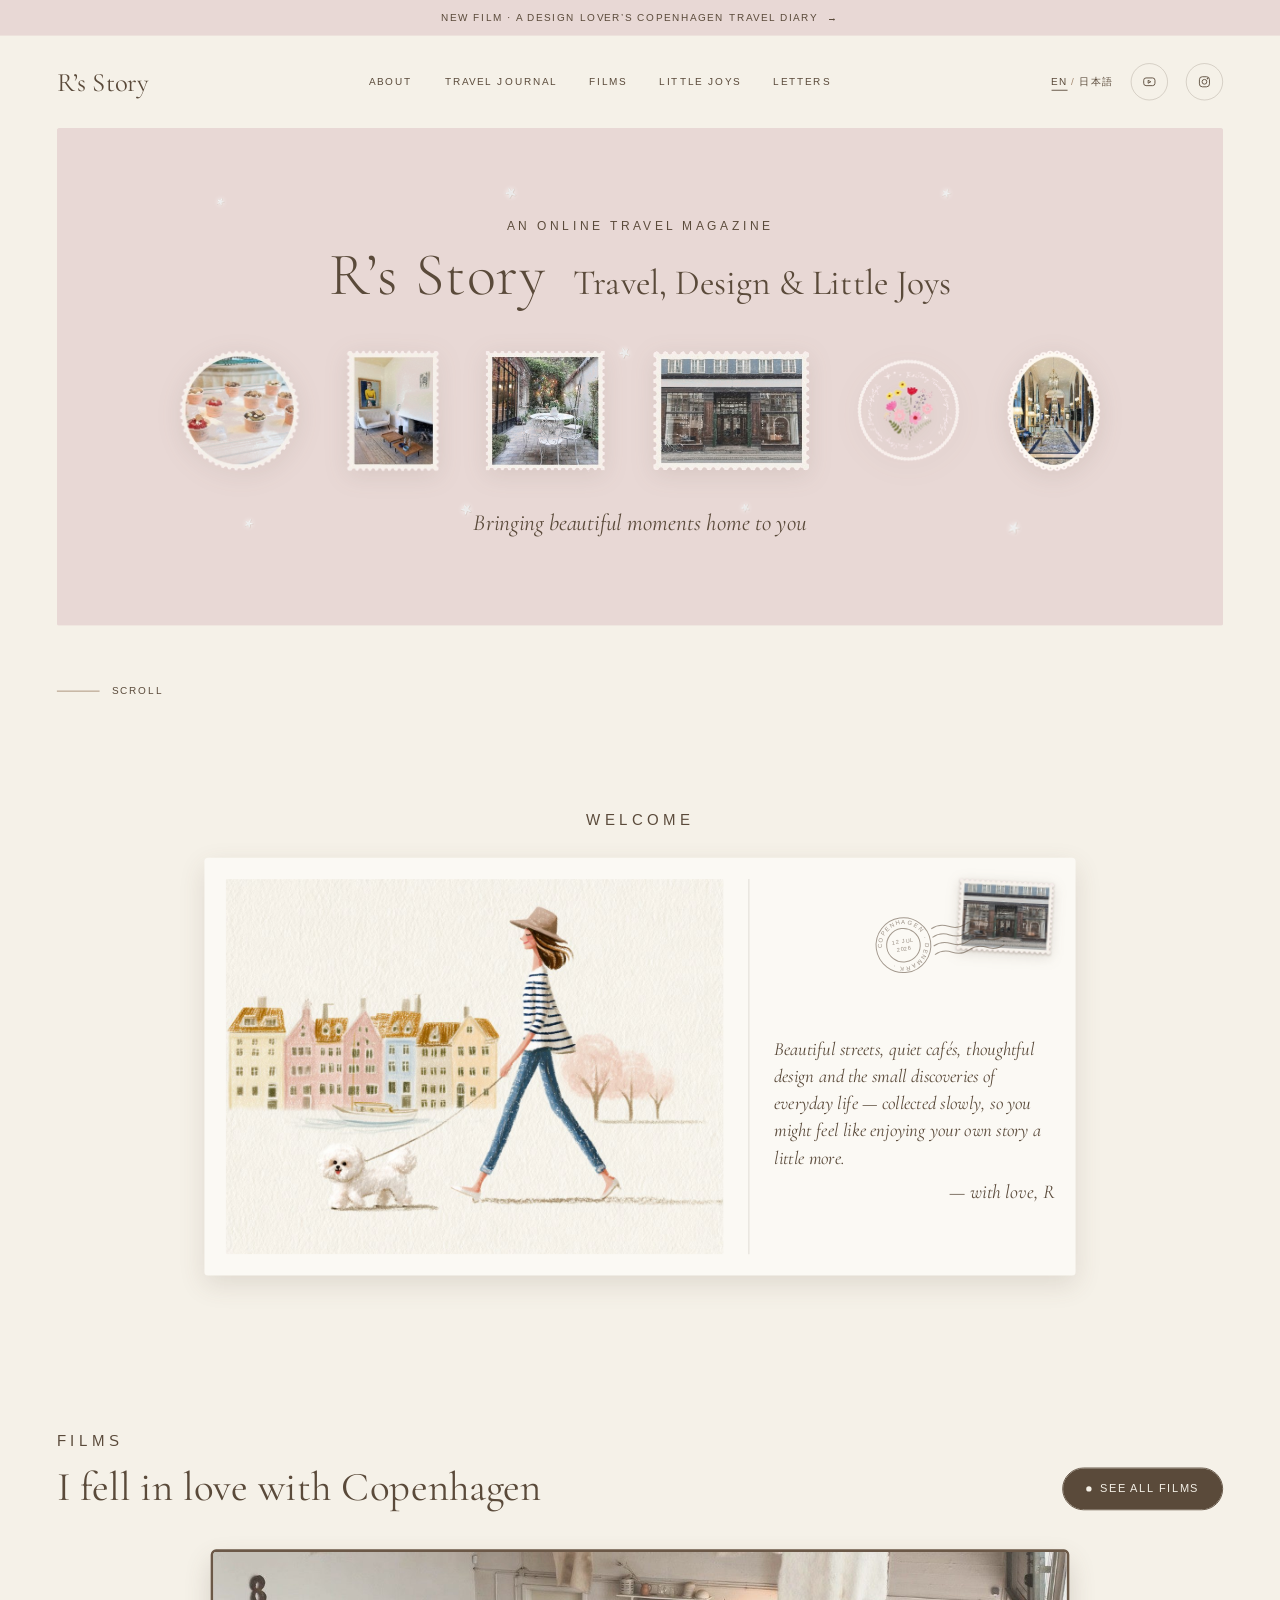
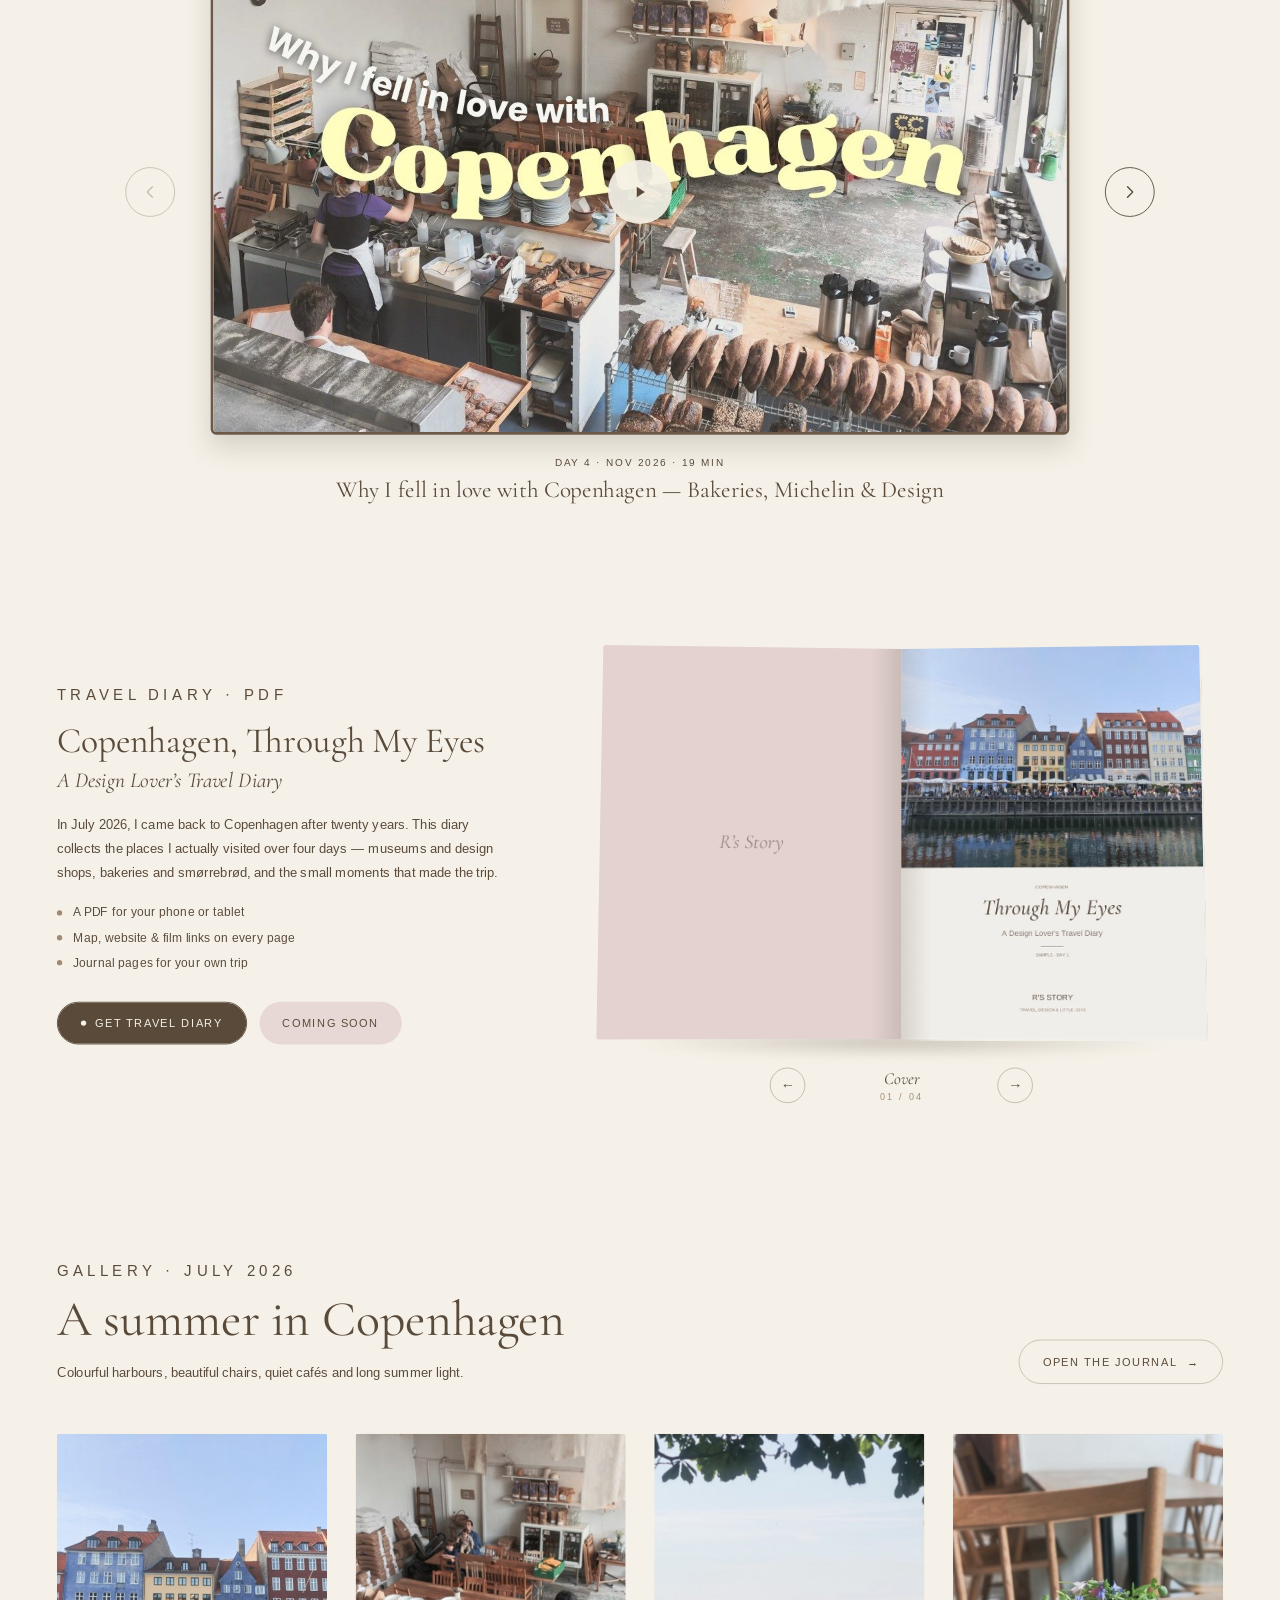
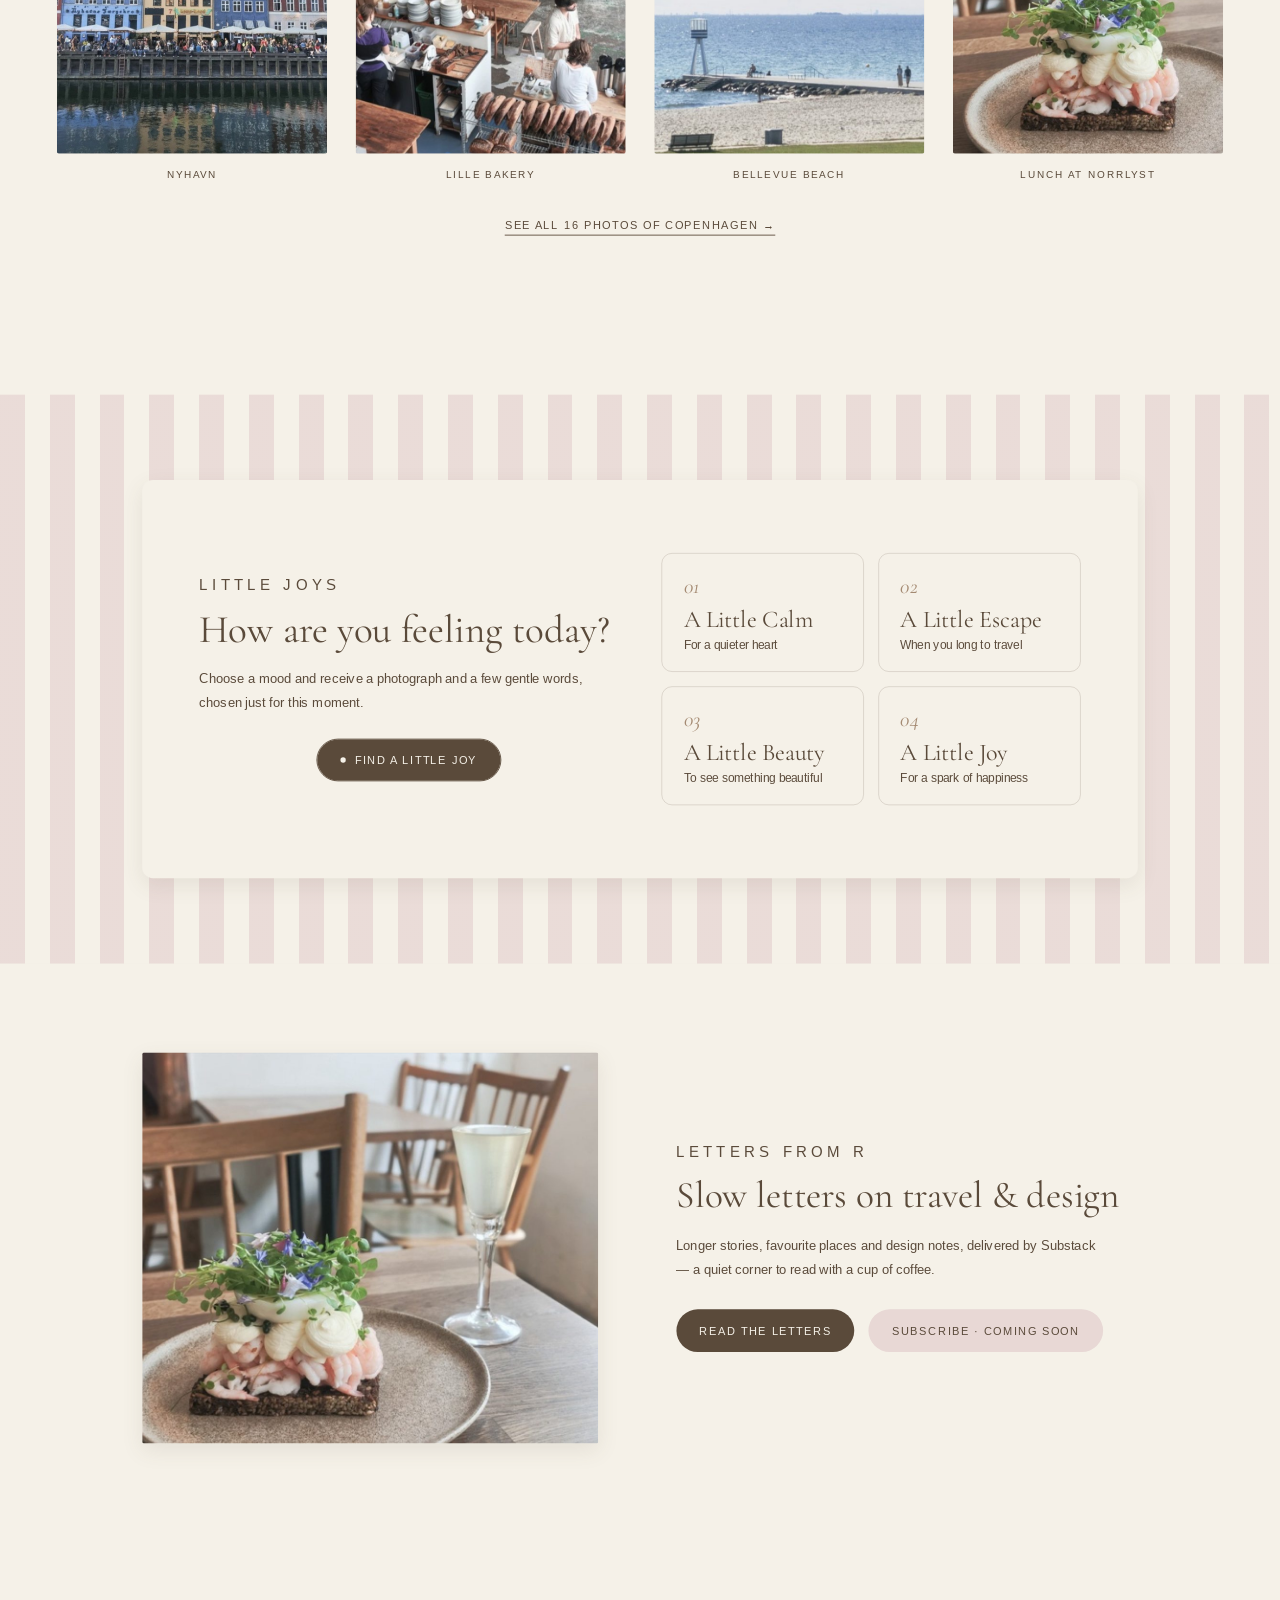
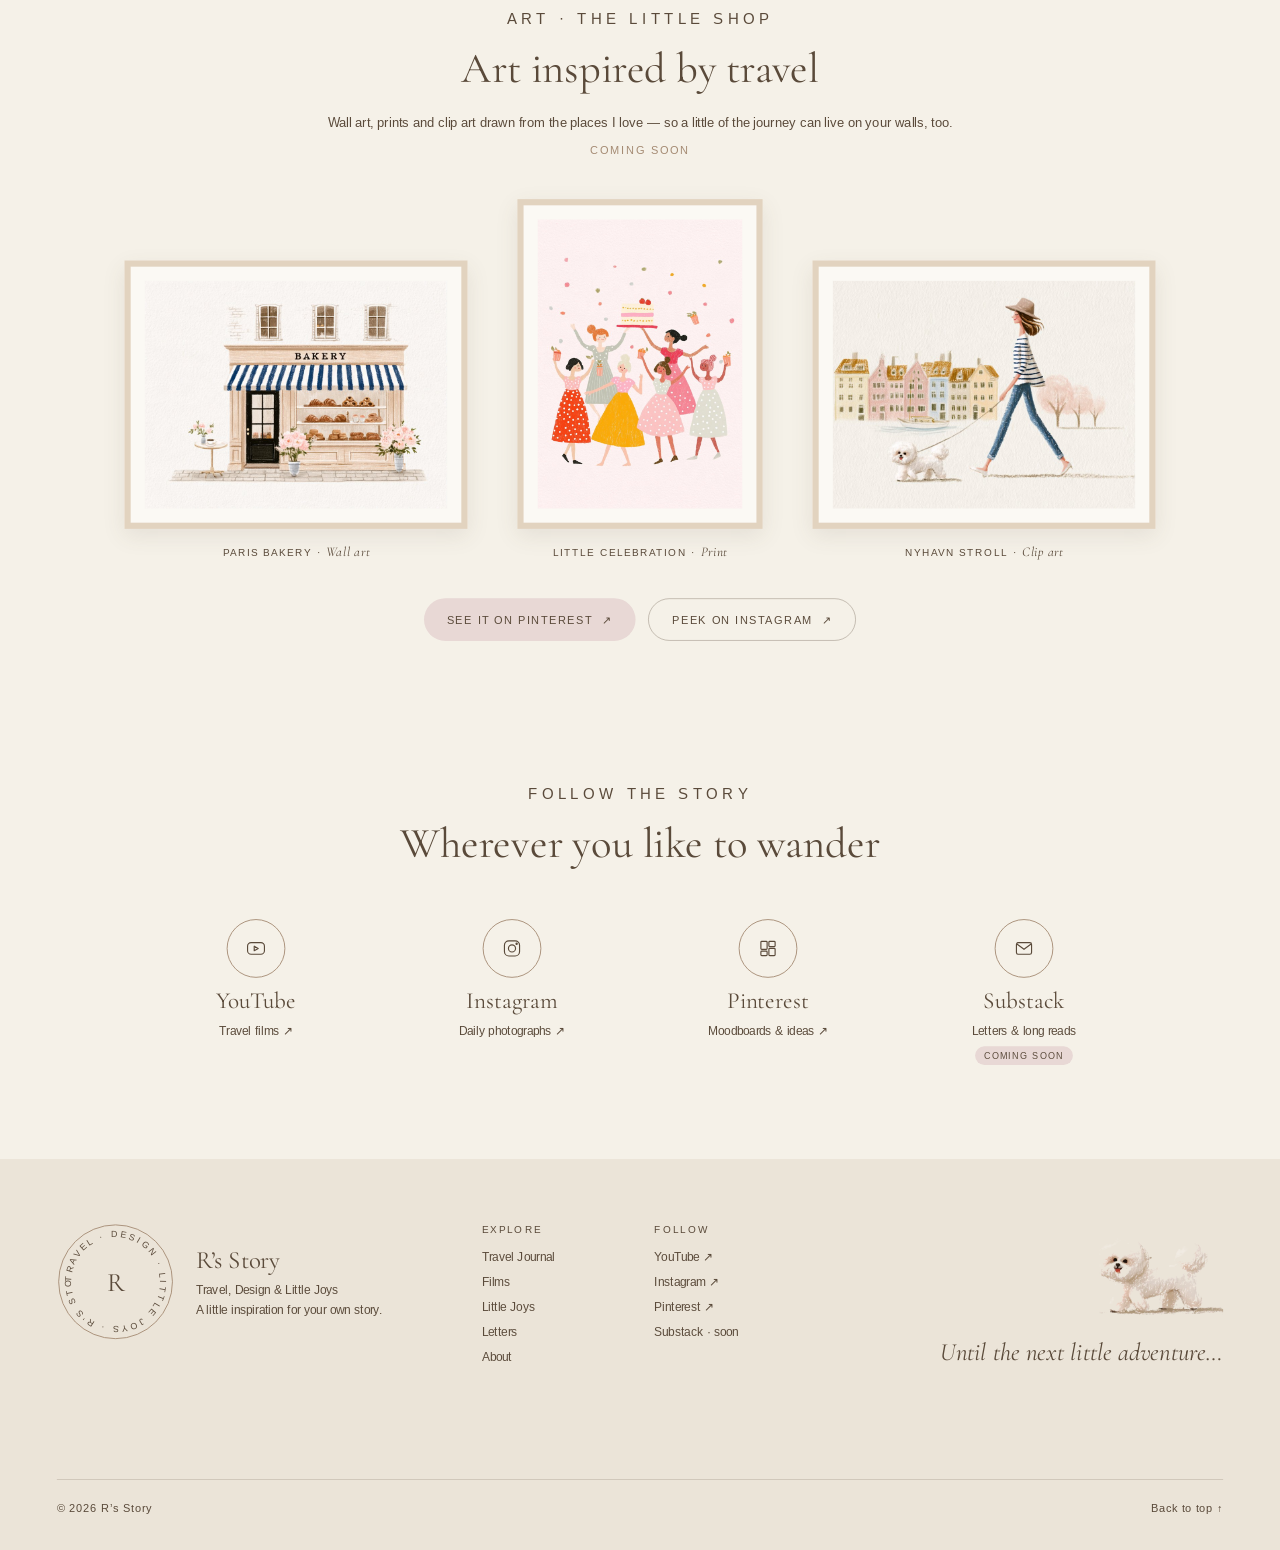
==== commit 85b4ddd1: "Add files via upload" ====
--- a/index.html
+++ b/index.html
@@ -1,149 +1,653 @@
-<!doctype html>
+<!DOCTYPE html>
 <html lang="en">
 <head>
-  <meta charset="utf-8">
-  <meta name="viewport" content="width=device-width, initial-scale=1">
-  <title>R’s Story — Travel, Design &amp; Little Joys</title>
-  <meta name="description" content="R’s Story is a bilingual online travel magazine about travel, design, beautiful streets, cafés and the little joys of everyday life.">
-  <meta name="theme-color" content="#F8F5F0">
-  <!-- SNSでシェアしたときの表示 -->
-  <meta property="og:site_name" content="R’s Story">
-  <meta property="og:type" content="website">
-  <meta property="og:title" content="R’s Story — Travel, Design & Little Joys">
-  <meta property="og:description" content="A little inspiration for your own story.">
-  <meta name="twitter:card" content="summary_large_image">
-  <link rel="icon" href="assets/images/favicon.svg" type="image/svg+xml">
-  <link rel="preconnect" href="https://fonts.googleapis.com">
-  <link rel="preconnect" href="https://fonts.gstatic.com" crossorigin>
-  <link rel="stylesheet" href="https://fonts.googleapis.com/css2?family=Cormorant+Garamond:ital,wght@0,400;0,500;1,400&family=Jost:wght@400;500&family=Shippori+Mincho:wght@400;500&family=Zen+Kaku+Gothic+New:wght@400;500&display=swap">
-  <link rel="stylesheet" href="assets/css/style.css">
-  <script>document.documentElement.classList.add("js");setTimeout(function(){var d=document.documentElement;if(!d.classList.contains("reveal-ready"))d.classList.add("reveal-fallback")},3000);</script>
+<meta charset="utf-8">
+<meta name="viewport" content="width=device-width, initial-scale=1">
+<title>R’s Story — Travel, Design &amp; Little Joys</title>
+<meta name="description" content="R’s Story is an online travel magazine: films, travel diaries and little joys from Copenhagen, Paris and beyond.">
+<link rel="stylesheet" href="https://fonts.googleapis.com/css2?family=Arimo:wght@400;500;600&family=Cormorant+Garamond:ital,wght@0,300;0,400;0,500;1,300;1,400&display=swap">
+<style>
+@keyframes rsTwinkle{0%,100%{opacity:.15;transform:scale(.55) rotate(0deg)}50%{opacity:1;transform:scale(1) rotate(25deg)}}
+.rs-twinkle{animation:rsTwinkle 3.4s ease-in-out infinite;filter:drop-shadow(0 0 3px rgba(255,255,255,0.9))}
+.rs-curtain{transition:width 2s cubic-bezier(.65,0,.35,1) .4s}
+.fv.rs-sec:not(.in) .rs-curtain{width:50% !important}
+.fv.rs-sec{transform:none !important;filter:none !important}
+
+body{margin:0}
+a{color:#5a4a3a}a:hover{color:#3d3227}
+@keyframes rsReveal{from{-webkit-mask-size:0px 0px;mask-size:0px 0px}to{-webkit-mask-size:2990px 2990px;mask-size:2990px 2990px}}
+.rs-mask{-webkit-mask-image:radial-gradient(circle closest-side,#000 55%,transparent 100%);mask-image:radial-gradient(circle closest-side,#000 55%,transparent 100%);-webkit-mask-repeat:no-repeat;mask-repeat:no-repeat;-webkit-mask-position:center;mask-position:center}
+.pc .rs-reveal{animation:rsReveal 5s ease .2s both}
+@keyframes rsZoom{from{transform:scale(1.08)}to{transform:scale(1)}}
+.rs-zoom{animation:rsZoom 12s cubic-bezier(.215,.61,.355,1) both}
+@keyframes rsBlurIn{from{opacity:0;filter:blur(6px);transform:translateY(10px)}to{opacity:1;filter:blur(0);transform:none}}
+.rs-blur{animation:rsBlurIn 1.6s cubic-bezier(.215,.61,.355,1) both}
+.rs-h{animation-delay:.8s}.rs-t1{animation-delay:3.2s}.rs-t2{animation-delay:3.5s}.rs-t3{animation-delay:3.8s}.rs-t4{animation-delay:4.3s}
+@keyframes rsFloat{0%,100%{transform:translateY(0) rotate(0deg)}50%{transform:translateY(-6px) rotate(-1.5deg)}}
+.rs-float{animation:rsFloat 6s ease-in-out infinite}
+@keyframes rsBob{0%,100%{transform:translateY(0) rotate(0deg)}50%{transform:translateY(-3px) rotate(1.5deg)}}
+.rs-bob{animation:rsBob 2.8s ease-in-out infinite;transform-origin:50% 90%}
+@keyframes rsDrift{0%,100%{transform:translateY(0)}50%{transform:translateY(-5px)}}
+.rs-drift{animation:rsDrift 7s ease-in-out infinite}
+@keyframes rsStroll{0%,100%{transform:translateY(0)}50%{transform:translateY(-4px)}}
+.rs-stroll{animation:rsStroll 3.2s ease-in-out infinite}
+@keyframes rsTwinkle{0%,100%{opacity:.15;transform:scale(.55) rotate(0deg)}50%{opacity:1;transform:scale(1) rotate(25deg)}}
+.rs-twinkle{animation:rsTwinkle 3.4s ease-in-out infinite;filter:drop-shadow(0 0 3px rgba(255,255,255,0.9))}
+.rs-track{transition:transform .85s cubic-bezier(.25,1.15,.4,1);touch-action:pan-y;cursor:grab}
+.rs-track.is-drag{transition:none;cursor:grabbing}
+.rs-cap{display:none}.rs-cap.is-active{display:block;animation:rsCapIn .6s ease both}
+@keyframes rsCapIn{from{opacity:0;transform:translateY(6px)}to{opacity:1;transform:none}}
+.rs-car-arrow{border-radius:999px;border:1px solid #5a4a3a;background:transparent;color:#5a4a3a;display:flex;align-items:center;justify-content:center;cursor:pointer;transition:background .3s,color .3s,opacity .3s}
+.rs-car-arrow:hover:not(:disabled){background:#5a4a3a;color:#f5f1e8}
+.rs-car-arrow:disabled{opacity:.3;cursor:default}
+.rs-dot{height:8px;width:8px;padding:0;border:0;border-radius:999px;background:rgba(245,241,232,.55);cursor:pointer;transition:width .4s ease,background .4s ease}
+.rs-dot.is-active{width:32px;background:#f5f1e8}
+@media (prefers-reduced-motion: reduce){.rs-track,.rs-slide{transition:none}.rs-twinkle{animation:none}.rs-stroll{animation:none}.rs-reveal,.rs-zoom,.rs-blur,.rs-float,.rs-bob,.rs-drift{animation:none}.rs-mask{-webkit-mask-image:none;mask-image:none}}
+
+
+body{margin:0}
+a{color:#5a4a3a}a:hover{color:#3d3227}
+@keyframes rsRevealSp{from{-webkit-mask-size:0px 0px;mask-size:0px 0px}to{-webkit-mask-size:1150px 1150px;mask-size:1150px 1150px}}
+.rs-mask{-webkit-mask-image:radial-gradient(circle closest-side,#000 55%,transparent 100%);mask-image:radial-gradient(circle closest-side,#000 55%,transparent 100%);-webkit-mask-repeat:no-repeat;mask-repeat:no-repeat;-webkit-mask-position:center;mask-position:center}
+.sp .rs-reveal{animation:rsRevealSp 5s ease .2s both}
+@keyframes rsZoom{from{transform:scale(1.08)}to{transform:scale(1)}}
+.rs-zoom{animation:rsZoom 12s cubic-bezier(.215,.61,.355,1) both}
+@keyframes rsBlurIn{from{opacity:0;filter:blur(6px);transform:translateY(10px)}to{opacity:1;filter:blur(0);transform:none}}
+.rs-blur{animation:rsBlurIn 1.6s cubic-bezier(.215,.61,.355,1) both}
+.rs-h{animation-delay:.8s}.rs-t1{animation-delay:3.2s}.rs-t2{animation-delay:3.5s}.rs-t3{animation-delay:3.8s}.rs-t4{animation-delay:4.3s}
+@keyframes rsFloat{0%,100%{transform:translateY(0) rotate(0deg)}50%{transform:translateY(-5px) rotate(-1.5deg)}}
+.rs-float{animation:rsFloat 6s ease-in-out infinite}
+@keyframes rsBob{0%,100%{transform:translateY(0) rotate(0deg)}50%{transform:translateY(-3px) rotate(1.5deg)}}
+.rs-bob{animation:rsBob 2.8s ease-in-out infinite;transform-origin:50% 90%}
+@keyframes rsDrift{0%,100%{transform:translateY(0)}50%{transform:translateY(-5px)}}
+.rs-drift{animation:rsDrift 7s ease-in-out infinite}
+@keyframes rsStroll{0%,100%{transform:translateY(0)}50%{transform:translateY(-4px)}}
+.rs-stroll{animation:rsStroll 3.2s ease-in-out infinite}
+@keyframes rsTwinkle{0%,100%{opacity:.15;transform:scale(.55) rotate(0deg)}50%{opacity:1;transform:scale(1) rotate(25deg)}}
+.rs-twinkle{animation:rsTwinkle 3.4s ease-in-out infinite;filter:drop-shadow(0 0 3px rgba(255,255,255,0.9))}
+.rs-track{transition:transform .85s cubic-bezier(.25,1.15,.4,1);touch-action:pan-y;cursor:grab}
+.rs-track.is-drag{transition:none;cursor:grabbing}
+.rs-cap{display:none}.rs-cap.is-active{display:block;animation:rsCapIn .6s ease both}
+@keyframes rsCapIn{from{opacity:0;transform:translateY(6px)}to{opacity:1;transform:none}}
+.rs-car-arrow{border-radius:999px;border:1px solid #5a4a3a;background:transparent;color:#5a4a3a;display:flex;align-items:center;justify-content:center;cursor:pointer;transition:background .3s,color .3s,opacity .3s}
+.rs-car-arrow:hover:not(:disabled){background:#5a4a3a;color:#f5f1e8}
+.rs-car-arrow:disabled{opacity:.3;cursor:default}
+.rs-dot{height:8px;width:8px;padding:0;border:0;border-radius:999px;background:rgba(245,241,232,.55);cursor:pointer;transition:width .4s ease,background .4s ease}
+.rs-dot.is-active{width:32px;background:#f5f1e8}
+@media (prefers-reduced-motion: reduce){.rs-track,.rs-slide{transition:none}.rs-twinkle{animation:none}.rs-stroll{animation:none}.rs-reveal,.rs-zoom,.rs-blur,.rs-float,.rs-bob,.rs-drift{animation:none}.rs-mask{-webkit-mask-image:none;mask-image:none}}
+
+body{background:#f5f1e8;font-family:Arimo,"Hiragino Sans",sans-serif}
+.bar{position:sticky;top:0;z-index:100;display:flex;flex-wrap:wrap;gap:10px 18px;align-items:center;justify-content:center;padding:10px 16px;background:rgba(228,221,209,.95);backdrop-filter:blur(6px);border-bottom:1px solid rgba(90,74,58,.15);color:#5a4a3a;font-size:13px}
+.bar button{font:inherit;font-size:13px;min-height:40px;padding:0 18px;border-radius:999px;border:1px solid rgba(90,74,58,.3);background:#f5f1e8;color:#5a4a3a;cursor:pointer}
+.bar button[aria-pressed="true"],.bar .primary{background:#5a4a3a;color:#f5f1e8;border-color:#5a4a3a}
+.bar .seg{display:flex;gap:6px}
+.bar .hint{font-size:12px;opacity:.85}
+.frame{position:relative;margin:0 auto;overflow:hidden}
+
+.stage{position:absolute;left:0;top:0;transform-origin:0 0}
+.frame[hidden]{display:none}
+.rs-dust{position:fixed;z-index:200;pointer-events:none;width:4px;height:4px;border-radius:50%;background:#fff7f8;box-shadow:0 0 6px 1px rgba(213,143,166,.95)}
+.rs-heart{position:fixed;z-index:200;pointer-events:none;filter:drop-shadow(0 0 3px rgba(255,255,255,.85))}
+.rs-sec{opacity:0;transform:translateY(28px);filter:blur(4px);transition:opacity 1.4s cubic-bezier(.215,.61,.355,1),transform 1.4s cubic-bezier(.215,.61,.355,1),filter 1.4s cubic-bezier(.215,.61,.355,1)}
+.rs-sec.in{opacity:1;transform:none;filter:none}
+@media (prefers-reduced-motion: reduce){.rs-sec{opacity:1;transform:none;filter:none;transition:none}}
+/* travel diary book v1 */
+.rs-bookwrap{position:relative;outline:none}
+.bk-scene{position:relative;display:flex;align-items:center;justify-content:center;perspective:2000px;perspective-origin:50% 40%;touch-action:pan-y;cursor:grab;user-select:none;-webkit-user-select:none}
+.bk-scene:active{cursor:grabbing}
+.bk-book{position:relative;transform-style:preserve-3d;transform:rotateX(6deg)}
+.bk-book::after{content:"";position:absolute;left:4%;right:4%;bottom:-5%;height:8%;background:radial-gradient(ellipse at center,rgba(90,74,58,.28),transparent 70%);transform:translateZ(-40px);filter:blur(6px)}
+.bk-spread{position:absolute;inset:0;transform-style:preserve-3d}
+.bk-page{position:absolute;top:0;width:50%;height:100%;transform-style:preserve-3d}
+.bk-L{left:0;transform-origin:100% 50%}
+.bk-R{left:50%;transform-origin:0 50%}
+.bk-face,.bk-back{position:absolute;inset:0;overflow:hidden;backface-visibility:hidden;-webkit-backface-visibility:hidden}
+.bk-L .bk-face{border-radius:3px 0 0 3px}.bk-R .bk-face{border-radius:0 3px 3px 0}
+.bk-back{transform:rotateY(180deg);background:#efe7d9;box-shadow:inset 0 0 0 .5px rgba(90,74,58,.18)}
+.bk-L .bk-back{border-radius:0 3px 3px 0}.bk-R .bk-back{border-radius:3px 0 0 3px}
+.bk-layer{position:absolute;inset:0;background:#f6f2ea}
+.bk-layer.end{background:#e8d8d5;display:flex;align-items:center;justify-content:center}
+.bk-endmark{font-family:'Cormorant Garamond',Georgia,serif;font-style:italic;font-size:1.6em;color:rgba(90,74,58,.55)}
+.bk-layer.paper{background:#f5f0e6 radial-gradient(rgba(164,138,114,.22) .7px,transparent .8px) 0 0/14px 14px}
+.bk-bg{position:absolute;inset:0;width:100%;height:100%;object-fit:cover;display:block}
+.bk-gutter{position:absolute;top:0;bottom:0;width:10%;pointer-events:none}
+.bk-L .bk-gutter{right:0;background:linear-gradient(to left,rgba(60,45,30,.14),rgba(60,45,30,0))}
+.bk-R .bk-gutter{left:0;background:linear-gradient(to right,rgba(60,45,30,.14),rgba(60,45,30,0))}
+.bk-shade{position:absolute;inset:0;background:#3c2d1e;opacity:0;pointer-events:none}
+.bk-print{position:absolute;margin:0;box-sizing:border-box}
+.bk-print img{display:block;width:100%;aspect-ratio:4/5;object-fit:cover}
+.bk-print.polaroid{background:#fbf8f2;padding:.55em .55em 0;box-shadow:0 .5em 1.2em rgba(40,30,20,.28)}
+.bk-print.polaroid figcaption{font-family:'Cormorant Garamond',Georgia,serif;font-style:italic;font-size:1.05em;color:#5a4a3a;text-align:center;padding:.35em 0 .55em}
+.bk-print.polaroid:not(:has(figcaption)){padding-bottom:2em}
+.bk-print.tape{box-shadow:0 .45em 1em rgba(40,30,20,.25)}
+.bk-print.tape::before{content:"";position:absolute;left:32%;top:-.7em;width:36%;height:1.4em;background:rgba(232,216,213,.85);box-shadow:0 1px 2px rgba(0,0,0,.08)}
+.bk-note{position:absolute;box-sizing:border-box;color:#5a4a3a;font-family:'Cormorant Garamond',Georgia,serif;line-height:1.25}
+.bk-note.card{background:rgba(245,241,232,.94);padding:.9em 1.1em;font-size:1.25em;box-shadow:0 .4em 1em rgba(40,30,20,.2)}
+.bk-note.card i{display:block;margin-top:.15em;font-size:1.05em}
+.bk-note.ink{font-size:1.7em;font-style:italic}
+.bk-note .k{display:block;font-family:Arimo,Arial,sans-serif;font-style:normal;font-size:.42em;letter-spacing:.24em;text-transform:uppercase;color:#a48a72;margin-bottom:.5em}
+.bk-note .sig{display:block;margin-top:.6em;font-size:.95em;color:#a48a72;font-style:italic}
+.bk-ctrl{display:flex;align-items:center;justify-content:center;gap:18px}
+.bk-ctrl button{width:40px;height:40px;border-radius:999px;border:1px solid rgba(90,74,58,.35);background:transparent;color:#5a4a3a;font-size:16px;cursor:pointer;display:inline-flex;align-items:center;justify-content:center}
+.bk-ctrl button:hover{background:rgba(90,74,58,.06)}
+.bk-meta{min-width:180px;text-align:center}
+.bk-label{display:block;font-family:'Cormorant Garamond',Georgia,serif;font-style:italic;font-size:19px;color:#5a4a3a}
+.bk-num{display:block;margin-top:2px;font-size:10px;letter-spacing:.22em;color:#a48a72}
+@media (prefers-reduced-motion:reduce){.bk-scene{perspective:none}}
+/* gallery hover v1 */
+.rs-gtile{position:relative;display:block;overflow:hidden;border-radius:2px}
+.rs-gtile img{display:block;transition:transform 1.4s cubic-bezier(.2,.7,.2,1)}
+.rs-gtile::after{content:"";position:absolute;inset:0;background:rgba(245,241,232,0);transition:background .9s ease,backdrop-filter .9s ease;pointer-events:none}
+.rs-gnote{position:absolute;inset:0;z-index:1;display:flex;flex-direction:column;align-items:center;justify-content:center;gap:10px;text-align:center;padding:0 18px;color:#5a4a3a;opacity:0;transform:translateY(10px);transition:opacity .8s ease .15s,transform 1s cubic-bezier(.2,.7,.2,1) .15s;pointer-events:none}
+.rs-gnote i{font-family:'Cormorant Garamond',Georgia,serif;font-size:24px;line-height:1.2}
+.rs-gnote small{font-size:10px;letter-spacing:.22em;text-transform:uppercase;color:#7a6350}
+a:hover>.rs-gtile img,a:focus-visible>.rs-gtile img{transform:scale(1.06)}
+a:hover>.rs-gtile::after,a:focus-visible>.rs-gtile::after{background:rgba(245,241,232,.5);backdrop-filter:blur(1.5px);-webkit-backdrop-filter:blur(1.5px)}
+a:hover>.rs-gtile .rs-gnote,a:focus-visible>.rs-gtile .rs-gnote{opacity:1;transform:none}
+body[data-gal="dark"] a:hover>.rs-gtile::after{background:rgba(52,40,28,.42);backdrop-filter:none}
+body[data-gal="dark"] .rs-gnote{color:#f5f1e8}body[data-gal="dark"] .rs-gnote small{color:#f5f1e8;opacity:.85}
+body[data-gal="none"] .rs-gnote{display:none}
+@media (prefers-reduced-motion:reduce){.rs-gtile img{transition:none}a:hover>.rs-gtile img{transform:none}}
+/* interactive hover button v1 */
+.rs-ihb{position:relative;display:inline-flex;border-radius:999px;align-items:center;justify-content:center;overflow:hidden;isolation:isolate;border:1px solid #5a4a3a;box-sizing:border-box;color:#5a4a3a;background:transparent;text-decoration:none;white-space:nowrap}
+.ihb-fill{position:absolute;left:26px;top:50%;width:8px;height:8px;margin:-4px 0 0 -4px;border-radius:999px;background:#5a4a3a;transform:scale(90);transition:transform .3s cubic-bezier(.4,0,.2,1);z-index:-1}
+.ihb-a{display:inline-flex;align-items:center;gap:10px;color:#f5f1e8;transition:transform .25s cubic-bezier(.4,0,.2,1),opacity .18s ease}
+.ihb-dot{width:6px;height:6px;border-radius:999px;background:#f5f1e8;flex:none}
+.ihb-b{position:absolute;inset:0;display:flex;align-items:center;justify-content:center;gap:10px;color:#5a4a3a;opacity:0;transform:translateX(-24px);transition:transform .25s cubic-bezier(.4,0,.2,1),opacity .18s ease}
+.rs-ihb:hover .ihb-fill,.rs-ihb:focus-visible .ihb-fill{transform:scale(0)}
+.rs-ihb:hover .ihb-a,.rs-ihb:focus-visible .ihb-a{transform:translateX(40px);opacity:0}
+.rs-ihb:hover .ihb-b,.rs-ihb:focus-visible .ihb-b{transform:none;opacity:1;transition-delay:.04s}
+@media (prefers-reduced-motion:reduce){.ihb-fill,.ihb-a,.ihb-b{transition:none}}
+/* mobile menu */
+.rs-menu{position:fixed;inset:0;z-index:999;background:#f5f1e8;display:none;flex-direction:column;align-items:center;justify-content:center;gap:26px;font-family:'Cormorant Garamond',Georgia,serif;font-size:30px}
+.rs-menu.open{display:flex}.rs-menu a{text-decoration:none;color:#5a4a3a}
+.rs-menu button{position:absolute;top:18px;right:20px;width:44px;height:44px;border:0;background:none;font-size:30px;color:#5a4a3a;cursor:pointer}
+</style>
 </head>
-<body id="top" data-page="home" data-title-key="meta.home">
-  <a class="skip-link" href="#main" data-i18n="ui.skip">Skip to content</a>
-  <header class="site-header" data-site-header></header>
-  <noscript><p>Please enable JavaScript to use the menu, language switch and Little Joys.</p></noscript>
-
-  <main id="main">
-
-    <!-- ===== ファーストビュー ===== -->
-    <section class="hero" aria-labelledby="hero-title">
-      <!-- ★ メイン写真：assets/images/home/hero.jpg
-           いまは切手コラージュのバナー（16:9）を、切り取らずに全体表示しています（hero__frame--fit）。
-           普通の風景写真に替えて画面いっぱいに表示したいときは、下の「 hero__frame--fit」を消してください。 -->
-      <div class="hero__frame hero__frame--fit">
-        <div class="media" data-static>
-          <img src="assets/images/home/hero.jpg" alt="A collage of travel photos framed like postage stamps around the R’s Story logo, on soft pink" data-i18n-alt="home.hero.alt" fetchpriority="high" decoding="async">
+<body>
+<div class="frame pc" data-w="1440" data-h="7144"><div class="stage pc"><div style="width: 1440px; position: relative; overflow: hidden; background: var(--Buttermilk, #f5f1e8); color: var(--WarmBrown, #5a4a3a); font-family: Arimo, Helvetica, sans-serif">
+
+  <!-- announcement -->
+  <a href="https://www.youtube.com/@r-story-travel" target="_blank" rel="noopener" style="display: flex; align-items: center; justify-content: center; gap: 10px; height: 40px; background: var(--Blush, #e8d8d5); font-size: 11px; letter-spacing: 0.18em; text-transform: uppercase; text-decoration: none">New film · A Design Lover’s Copenhagen Travel Diary <span aria-hidden="true">→</span></a>
+
+  <!-- header -->
+  <header class="rs-blur rs-h" style="height: 104px; box-sizing: border-box; padding: 0 64px; display: flex; align-items: center; justify-content: space-between">
+    <a href="./" style="font-family: 'Cormorant Garamond', Georgia, serif; font-weight: 400; font-size: 30px; text-decoration: none">R’s Story</a>
+    <nav aria-label="Main" style="display: flex; gap: 36px; font-size: 11px; letter-spacing: 0.2em; text-transform: uppercase">
+      <a href="#about" style="text-decoration: none; min-height: 44px; display: flex; align-items: center">About</a>
+      <a href="journal.html" style="text-decoration: none; min-height: 44px; display: flex; align-items: center">Travel Journal</a>
+      <a href="https://www.youtube.com/@r-story-travel" target="_blank" rel="noopener" style="text-decoration: none; min-height: 44px; display: flex; align-items: center">Films</a>
+      <a href="little-joys.html" style="text-decoration: none; min-height: 44px; display: flex; align-items: center">Little Joys</a>
+      <a href="letters.html" style="text-decoration: none; min-height: 44px; display: flex; align-items: center">Letters</a>
+    </nav>
+    <div style="display: flex; align-items: center; gap: 20px; font-size: 11px; letter-spacing: 0.14em">
+      <span><a href="./" style="text-decoration: none; border-bottom: 1px solid #5a4a3a; padding-bottom: 2px">EN</a> <span style="color: #a48a72">/</span> <a href="#ja" style="text-decoration: none">日本語</a></span>
+      <a href="https://www.youtube.com/@r-story-travel" target="_blank" rel="noopener" aria-label="R's Story on YouTube" style="width: 40px; height: 40px; border-radius: 999px; border: 1px solid rgba(90,74,58,0.22); display: flex; align-items: center; justify-content: center"><svg width="16" height="16" viewBox="0 0 24 24" fill="none" stroke="currentColor" stroke-width="1.5" stroke-linejoin="round" aria-hidden="true"><rect x="2.5" y="5.5" width="19" height="13" rx="4"></rect><path d="M10 9.5v5l4.5-2.5z"></path></svg></a>
+      <a href="https://www.instagram.com/r_story_travel/" target="_blank" rel="noopener" aria-label="R's Story on Instagram" style="width: 40px; height: 40px; border-radius: 999px; border: 1px solid rgba(90,74,58,0.22); display: flex; align-items: center; justify-content: center"><svg width="16" height="16" viewBox="0 0 24 24" fill="none" stroke="currentColor" stroke-width="1.5" aria-hidden="true"><rect x="3.5" y="3.5" width="17" height="17" rx="5"></rect><circle cx="12" cy="12" r="4"></circle><circle cx="17.2" cy="6.8" r="0.7" fill="currentColor"></circle></svg></a>
+    </div>
+  </header>
+
+  <!-- hero -->
+  <div class="hv"><section aria-label="Welcome to R's Story" style="height: 680px; box-sizing: border-box; padding: 0 64px; position: relative">
+    <div style="position: relative; height: 560px">
+      <div class="rs-mask rs-reveal" style="position: absolute; left: 0; top: 0; right: 0; bottom: 0; border-radius: 2px; overflow: hidden; background: var(--Blush, #e8d8d5); display: flex; flex-direction: column; justify-content: center; align-items: center">
+        <img class="rs-twinkle" src="images/star2.png" alt="" style="position: absolute; left: 992px; top: 64px; width: 19px; height: 19px; animation-duration: 3.5s; animation-delay: -0.6s"><img class="rs-twinkle" src="images/star2.png" alt="" style="position: absolute; left: 208px; top: 436px; width: 18px; height: 18px; animation-duration: 4.0s; animation-delay: -1.9s"><img class="rs-twinkle" src="images/star1.png" alt="" style="position: absolute; left: 501px; top: 64px; width: 19px; height: 19px; animation-duration: 3.0s; animation-delay: -1.7s"><img class="rs-twinkle" src="images/star1.png" alt="" style="position: absolute; left: 767px; top: 420px; width: 15px; height: 15px; animation-duration: 2.8s; animation-delay: -2.5s"><img class="rs-twinkle" src="images/star2.png" alt="" style="position: absolute; left: 177px; top: 75px; width: 16px; height: 16px; animation-duration: 3.5s; animation-delay: -4.0s"><img class="rs-twinkle" src="images/star2.png" alt="" style="position: absolute; left: 1066px; top: 438px; width: 24px; height: 24px; animation-duration: 3.0s; animation-delay: -0.5s"><img class="rs-twinkle" src="images/star1.png" alt="" style="position: absolute; left: 451px; top: 420px; width: 19px; height: 19px; animation-duration: 4.6s; animation-delay: -0.9s"><img class="rs-twinkle" src="images/star1.png" alt="" style="position: absolute; left: 629px; top: 244px; width: 19px; height: 19px; animation-duration: 4.3s; animation-delay: -3.0s"><div style="width: 1040px; margin-bottom: 48px; display: flex; flex-direction: column; align-items: center; text-align: center">
+          <p style="margin: 0; font-size: 14px; letter-spacing: 0.26em; text-transform: uppercase">An online travel magazine</p>
+          <div style="margin-top: 14px; display: flex; flex-wrap: wrap; justify-content: center; align-items: baseline; column-gap: 30px; row-gap: 4px">
+            <h1 style="margin: 0; font-family: 'Cormorant Garamond', Georgia, serif; font-weight: 300; font-size: 68px; line-height: 1; letter-spacing: 0.02em">R’s Story</h1>
+            <p style="margin: 0; font-family: 'Cormorant Garamond', Georgia, serif; font-weight: 400; font-size: 40px; line-height: 1.1">Travel, Design &amp; Little Joys</p>
+          </div>
+        </div><div style="width: 1040px; display: flex; justify-content: space-between; align-items: center"><div class="rs-drift" style="flex: none; animation-delay: -0.0s"><img src="images/stamp-cupcakes.png" alt="Stamp-framed photo of little cakes in a café" style="display: block; height: 140px; width: 139px; filter: drop-shadow(0 6px 14px rgba(90,74,58,0.12))"></div><div class="rs-drift" style="flex: none; animation-delay: -0.9s"><img src="images/stamp-interior.png" alt="Stamp-framed photo of a bright Danish living room" style="display: block; height: 140px; width: 108px; filter: drop-shadow(0 6px 14px rgba(90,74,58,0.12))"></div><div class="rs-drift" style="flex: none; animation-delay: -1.8s"><img src="images/stamp-courtyard.png" alt="Stamp-framed photo of a leafy courtyard café" style="display: block; height: 140px; width: 139px; filter: drop-shadow(0 6px 14px rgba(90,74,58,0.12))"></div><div class="rs-drift" style="flex: none; animation-delay: -2.7s"><img src="images/stamp-shopfront.png" alt="Stamp-framed photo of a Copenhagen shopfront" style="display: block; height: 140px; width: 182px; filter: drop-shadow(0 6px 14px rgba(90,74,58,0.12))"></div><div class="rs-drift" style="flex: none; animation-delay: -3.6s"><img src="images/stamp-flowers.png" alt="Stamp with a small illustrated bouquet" style="display: block; height: 119px; width: 120px; filter: drop-shadow(0 6px 14px rgba(90,74,58,0.12))"></div><div class="rs-drift" style="flex: none; animation-delay: -4.5s"><img src="images/stamp-arcade.png" alt="Stamp-framed photo of an elegant Paris arcade" style="display: block; height: 140px; width: 109px; filter: drop-shadow(0 6px 14px rgba(90,74,58,0.12))"></div></div><p style="margin: 40px 0 0; font-family: 'Cormorant Garamond', Georgia, serif; font-style: italic; font-size: 26px">Bringing beautiful moments home to you</p>
+      </div>
+    </div>
+    <div class="rs-blur rs-t4" aria-hidden="true" style="position: absolute; left: 64px; bottom: 40px; display: flex; align-items: center; gap: 14px; font-size: 11px; letter-spacing: 0.2em; text-transform: uppercase"><span style="display: block; width: 48px; height: 1px; background: #a48a72"></span>Scroll</div>
+  </section></div>
+
+  <!-- featured film -->
+  <section aria-labelledby="welcome-h" style="height: 700px; box-sizing: border-box; padding: 64px 64px; display: flex; justify-content: center; align-items: center">
+    <div style="display: flex; flex-direction: column; align-items: center"><h2 id="welcome-h" style="margin: 0 0 32px; text-align: center; font-size: 17px; font-weight: 400; letter-spacing: 0.3em; text-transform: uppercase">Welcome</h2><div class="rs-stroll" style="transform-origin: 50% 50%">
+    <article style="width: 980px; box-sizing: border-box; padding: 24px; background: #fbf9f4; border-radius: 4px; box-shadow: 0 10px 30px rgba(90,74,58,0.14); display: grid; grid-template-columns: 560px 1fr; gap: 0">
+      <img src="images/welcome-walk.jpg" alt="Illustration of a woman in a striped top walking her white bichon frisé past the colourful houses of Nyhavn" style="display: block; width: 560px; height: auto; border-radius: 2px">
+      <div style="position: relative; margin-left: 28px; padding-left: 28px; border-left: 1px solid rgba(90,74,58,0.18); display: flex; flex-direction: column">
+        <div style="display: flex; justify-content: flex-end; align-items: flex-start; position: relative; height: 120px">
+          <div style="position: absolute; right: 58px; top: 34px; transform: rotate(-8deg); z-index: 3; pointer-events: none"><svg aria-hidden="true" width="147" height="70" viewBox="0 0 210 100" style="display: block">
+<defs><path id="pmArcpc" d="M50,50 m-34,0 a34,34 0 1,1 68,0 a34,34 0 1,1 -68,0"></path></defs>
+<g fill="none" stroke="#5a4a3a" stroke-opacity="0.55" stroke-width="1.6"><circle cx="50" cy="50" r="44"></circle><circle cx="50" cy="50" r="27"></circle>
+<path d="M98 30 q14 -7 28 0 t28 0 t28 0 t28 0"></path><path d="M98 44 q14 -7 28 0 t28 0 t28 0 t28 0"></path><path d="M98 58 q14 -7 28 0 t28 0 t28 0 t28 0"></path><path d="M98 72 q14 -7 28 0 t28 0 t28 0 t28 0"></path></g>
+<text font-family="Arimo, sans-serif" font-size="9.5" letter-spacing="2.4" fill="#5a4a3a" fill-opacity="0.6"><textPath href="#pmArcpc">COPENHAGEN · DENMARK ·</textPath></text>
+<text x="50" y="47" text-anchor="middle" font-family="Arimo, sans-serif" font-size="9" letter-spacing="1" fill="#5a4a3a" fill-opacity="0.6">12 JUL</text>
+<text x="50" y="59" text-anchor="middle" font-family="Arimo, sans-serif" font-size="9" letter-spacing="1" fill="#5a4a3a" fill-opacity="0.6">2026</text></svg></div>
+          <img src="images/stamp-shopfront.png" alt="Stamp-framed photo of a Copenhagen shopfront" style="filter: drop-shadow(0 1px 1px rgba(90,74,58,0.38)) drop-shadow(0 3px 7px rgba(90,74,58,0.18)); position: relative; width: 110px; height: auto; transform: rotate(3deg)">
         </div>
-      </div>
-      <div class="hero__card">
-        <p class="eyebrow" data-i18n="home.hero.eyebrow">An online travel magazine</p>
-        <h1 id="hero-title" class="display hero__title keep-en">Travel, Design &amp; Little&nbsp;Joys</h1>
-        <p class="hero__sub" data-i18n="home.hero.sub">A little inspiration for your own story.</p>
-        <div class="hero__actions">
-          <a class="link-arrow" href="journal.html" data-i18n="home.hero.cta">Begin the journey</a>
-        </div>
-      </div>
-    </section>
-
-    <!-- ===== 最新のYouTube動画（films.js の1本目）— トップ写真のすぐ下 ===== -->
-    <section class="section section--tight section--paper" aria-labelledby="home-film-title">
-      <div class="container">
-        <div class="feature-film" id="home-film" data-reveal-group>
-          <!-- home.js が動画を表示します -->
-        </div>
-      </div>
-    </section>
-
-    <!-- ===== 導入文 ===== -->
-    <section class="section intro" aria-label="Welcome">
-      <div class="container" data-reveal-group>
-        <span class="intro__mark" aria-hidden="true" data-reveal></span>
-        <p class="eyebrow" data-reveal data-i18n="home.intro.eyebrow">Welcome</p>
-        <p class="intro__text" data-reveal data-i18n="home.intro.text">Beautiful streets, quiet cafés, thoughtful design and the small discoveries of everyday life — collected slowly, so you might feel like enjoying your own story a little more.</p>
-        <!-- ★ オリジナルイラスト：assets/images/illustrations/walking-in-paris.webp -->
-        <figure class="intro__art" data-reveal>
-          <img src="assets/images/illustrations/walking-in-paris.webp" width="2000" height="1506" loading="lazy" decoding="async"
-               alt="A hand-drawn illustration of a woman in a striped top walking a white fluffy dog past the Eiffel Tower" data-i18n-alt="home.intro.artAlt">
-        </figure>
-      </div>
-    </section>
-
-    <!-- ===== 写真ギャラリー（assets/js/data/journal.js の最初の都市の写真を表示） ===== -->
-    <section class="section" id="gallery" aria-labelledby="home-journal-title">
-      <div class="container">
-        <div class="section-head" data-reveal-group>
-          <div class="section-head__text">
-            <p class="eyebrow" data-reveal data-i18n="home.journal.eyebrow">Gallery</p>
-            <h2 id="home-journal-title" class="title-xl" data-reveal data-i18n="home.journal.title">A summer in Copenhagen</h2>
-            <p data-reveal data-i18n="home.journal.text">Slow lunches, beautiful chairs, blue-and-white porcelain and long summer light. Select a photo to view it larger.</p>
+        <div style="margin: auto 0"><p style="margin: 0; font-family: 'Cormorant Garamond', Georgia, serif; font-style: italic; font-size: 21px; line-height: 1.45">Beautiful streets, quiet cafés, thoughtful design and the small discoveries of everyday life — collected slowly, so you might feel like enjoying your own story a little more.</p>
+        <p style="margin: 10px 0 0; font-family: 'Cormorant Garamond', Georgia, serif; font-style: italic; font-size: 22px; text-align: right">— with love, R</p></div>
+      </div>
+    </article>
+    </div></div>
+  </section>
+
+  <div class="fv" data-f="frame"><section id="film" aria-labelledby="film-h" style="height: 900px; box-sizing: border-box; padding: 88px 64px">
+    <div style="display: flex; justify-content: space-between; align-items: flex-end; gap: 40px">
+      <div>
+        <p style="margin: 0; font-size: 17px; letter-spacing: 0.3em; text-transform: uppercase">Films</p>
+        <h2 id="film-h" style="margin: 16px 0 0; font-family: 'Cormorant Garamond', Georgia, serif; font-weight: 400; font-size: 46px; line-height: 1.1; white-space: nowrap">I fell in love with Copenhagen</h2>
+      </div>
+      <a href="https://www.youtube.com/@r-story-travel" target="_blank" rel="noopener" class="rs-ihb" style="align-items: center; height: 48px; padding: 0 26px; box-sizing: border-box; font-size: 12px; letter-spacing: 0.16em; text-transform: uppercase; text-decoration: none"><span class="ihb-fill" aria-hidden="true"></span><span class="ihb-a"><span class="ihb-dot" aria-hidden="true"></span>See all films</span><span class="ihb-b" aria-hidden="true">See all films<svg width="14" height="14" viewBox="0 0 24 24" fill="none" stroke="currentColor" stroke-width="1.8" stroke-linecap="round" stroke-linejoin="round" aria-hidden="true"><path d="M5 12h14M13 6l6 6-6 6"/></svg></span></a>
+    </div>
+    <div style="margin-top: 44px; display: flex; flex-direction: column; align-items: center; gap: 24px">
+      <div class="rs-carwrap" style="display: flex; align-items: center; gap: 40px"><button type="button" class="rs-car-arrow" data-car="prev" aria-label="Previous film" disabled style="width: 56px; height: 56px; flex: none; "><svg width="20" height="20" viewBox="0 0 24 24" fill="none" stroke="currentColor" stroke-width="1.8" stroke-linecap="round" stroke-linejoin="round" aria-hidden="true"><path d="M15 19l-7-7 7-7"></path></svg></button><div class="rs-car" style="position: relative; width: 960px; height: 540px; box-sizing: content-box; border: 3px solid #6b5847; border-radius: 6px; overflow: hidden; box-shadow: 0 14px 30px rgba(90,74,58,0.2)">
+        <div class="rs-track" style="display: flex; height: 100%"><a href="https://www.youtube.com/watch?v=UkC7dm9h0-M" style="flex: none; width: 100%; height: 100%; position: relative; display: block"><img src="images/film-day4.jpg" alt="Thumbnail of the Copenhagen travel film, Day 4" draggable="false" style="display: block; width: 100%; height: 100%; object-fit: cover; user-select: none; pointer-events: none"><span class="rs-play" aria-hidden="true" style="position: absolute; left: 50%; top: 50%; width: 72px; height: 72px; margin: -36px 0 0 -36px; border-radius: 999px; background: rgba(245,241,232,0.92); display: flex; align-items: center; justify-content: center; transition: opacity .5s"><svg width="22" height="22" viewBox="0 0 24 24" fill="#5a4a3a"><path d="M8 5.5v13l10-6.5z"></path></svg></span></a><a href="https://www.youtube.com/watch?v=tMUZtCO81IM" style="flex: none; width: 100%; height: 100%; position: relative; display: block"><img src="images/film-day3.jpg" alt="Thumbnail of the Copenhagen travel film, Day 3" draggable="false" style="display: block; width: 100%; height: 100%; object-fit: cover; user-select: none; pointer-events: none"><span class="rs-play" aria-hidden="true" style="position: absolute; left: 50%; top: 50%; width: 72px; height: 72px; margin: -36px 0 0 -36px; border-radius: 999px; background: rgba(245,241,232,0.92); display: flex; align-items: center; justify-content: center; transition: opacity .5s"><svg width="22" height="22" viewBox="0 0 24 24" fill="#5a4a3a"><path d="M8 5.5v13l10-6.5z"></path></svg></span></a><a href="https://www.youtube.com/watch?v=ZhzrqosA1ms" style="flex: none; width: 100%; height: 100%; position: relative; display: block"><img src="images/film-thumb.jpg" alt="Thumbnail of the Copenhagen travel film, Day 2" draggable="false" style="display: block; width: 100%; height: 100%; object-fit: cover; user-select: none; pointer-events: none"><span class="rs-play" aria-hidden="true" style="position: absolute; left: 50%; top: 50%; width: 72px; height: 72px; margin: -36px 0 0 -36px; border-radius: 999px; background: rgba(245,241,232,0.92); display: flex; align-items: center; justify-content: center; transition: opacity .5s"><svg width="22" height="22" viewBox="0 0 24 24" fill="#5a4a3a"><path d="M8 5.5v13l10-6.5z"></path></svg></span></a><a href="https://www.youtube.com/watch?v=jUdUummmonA" style="flex: none; width: 100%; height: 100%; position: relative; display: block"><img src="images/film-day1.jpg" alt="Thumbnail of the Copenhagen travel film, Day 1" draggable="false" style="display: block; width: 100%; height: 100%; object-fit: cover; user-select: none; pointer-events: none"><span class="rs-play" aria-hidden="true" style="position: absolute; left: 50%; top: 50%; width: 72px; height: 72px; margin: -36px 0 0 -36px; border-radius: 999px; background: rgba(245,241,232,0.92); display: flex; align-items: center; justify-content: center; transition: opacity .5s"><svg width="22" height="22" viewBox="0 0 24 24" fill="#5a4a3a"><path d="M8 5.5v13l10-6.5z"></path></svg></span></a></div>
+      </div><button type="button" class="rs-car-arrow" data-car="next" aria-label="Next film" style="width: 56px; height: 56px; flex: none; "><svg width="20" height="20" viewBox="0 0 24 24" fill="none" stroke="currentColor" stroke-width="1.8" stroke-linecap="round" stroke-linejoin="round" aria-hidden="true"><path d="M9 5l7 7-7 7"></path></svg></button></div>
+      <div style="width: 960px; min-height: 80px"><div class="rs-cap is-active" style="text-align: center"><span style="display: block; font-size: 11px; letter-spacing: 0.2em; text-transform: uppercase">Day 4 · Nov 2026 · 19 min</span><span style="display: block; margin-top: 8px; font-family: 'Cormorant Garamond', Georgia, serif; font-size: 26px; line-height: 1.25">Why I fell in love with Copenhagen — Bakeries, Michelin &amp; Design</span></div><div class="rs-cap" style="text-align: center"><span style="display: block; font-size: 11px; letter-spacing: 0.2em; text-transform: uppercase">Day 3 · Oct 2026 · 17 min</span><span style="display: block; margin-top: 8px; font-family: 'Cormorant Garamond', Georgia, serif; font-size: 26px; line-height: 1.25">A Design Lover’s Day — Arne Jacobsen, Finn Juhl, Louisiana &amp; Cafés</span></div><div class="rs-cap" style="text-align: center"><span style="display: block; font-size: 11px; letter-spacing: 0.2em; text-transform: uppercase">Day 2 · Sep 2026 · 22 min</span><span style="display: block; margin-top: 8px; font-family: 'Cormorant Garamond', Georgia, serif; font-size: 26px; line-height: 1.25">Café, Design, Michelin Smørrebrød, Canal Cruise, Tivoli &amp; Nyhavn</span></div><div class="rs-cap" style="text-align: center"><span style="display: block; font-size: 11px; letter-spacing: 0.2em; text-transform: uppercase">Day 1 · Sep 2026 · 6 min</span><span style="display: block; margin-top: 8px; font-family: 'Cormorant Garamond', Georgia, serif; font-size: 26px; line-height: 1.25">Museum, Coffee, a New Hotel, Noma Projects Shop &amp; Ny Carlsberg</span></div></div>
+    </div>
+  </section></div>
+
+  <section id="diary" aria-labelledby="diary-h" style="height: 700px; box-sizing: border-box; padding: 64px 64px; display: grid; grid-template-columns: 5fr 7fr; gap: 72px; align-items: center">
+    <div>
+      <p style="margin: 0; font-size: 17px; letter-spacing: 0.3em; text-transform: uppercase">Travel Diary · PDF</p>
+      <h2 id="diary-h" style="margin: 18px 0 0; font-family: 'Cormorant Garamond', Georgia, serif; font-weight: 400; font-size: 40px; line-height: 1.1; white-space: nowrap">Copenhagen, Through My Eyes</h2>
+      <p style="margin: 8px 0 0; font-family: 'Cormorant Garamond', Georgia, serif; font-style: italic; font-size: 24px">A Design Lover’s Travel Diary</p>
+      <p style="margin: 22px 0 0; font-size: 15px; line-height: 1.8">In July 2026, I came back to Copenhagen after twenty years. This diary collects the places I actually visited over four days — museums and design shops, bakeries and smørrebrød, and the small moments that made the trip.</p>
+      <ul style="margin: 20px 0 0; padding: 0; list-style: none; display: flex; flex-direction: column; gap: 6px"><li style="display: flex; align-items: center; gap: 12px; font-size: 14px; line-height: 1.6"><span aria-hidden="true" style="flex: none; width: 6px; height: 6px; border-radius: 999px; background: #a48a72"></span>A PDF for your phone or tablet</li><li style="display: flex; align-items: center; gap: 12px; font-size: 14px; line-height: 1.6"><span aria-hidden="true" style="flex: none; width: 6px; height: 6px; border-radius: 999px; background: #a48a72"></span>Map, website &amp; film links on every page</li><li style="display: flex; align-items: center; gap: 12px; font-size: 14px; line-height: 1.6"><span aria-hidden="true" style="flex: none; width: 6px; height: 6px; border-radius: 999px; background: #a48a72"></span>Journal pages for your own trip</li></ul>
+      <div style="display: flex; align-items: center; gap: 14px; margin-top: 32px">
+        <a href="#buy-diary" class="rs-ihb" style="align-items: center; height: 48px; padding: 0 26px; font-size: 12px; letter-spacing: 0.16em; text-transform: uppercase; text-decoration: none"><span class="ihb-fill" aria-hidden="true"></span><span class="ihb-a"><span class="ihb-dot" aria-hidden="true"></span>Get Travel Diary</span><span class="ihb-b" aria-hidden="true">Get Travel Diary<svg width="13" height="13" viewBox="0 0 24 24" fill="none" stroke="currentColor" stroke-width="1.8" stroke-linecap="round" stroke-linejoin="round" aria-hidden="true"><path d="M7 17L17 7M8 7h9v9"/></svg></span></a>
+        <span style="display: inline-flex; align-items: center; height: 48px; padding: 0 26px; border-radius: 999px; background: var(--Blush, #e8d8d5); font-size: 12px; letter-spacing: 0.16em; text-transform: uppercase">Coming soon</span>
+      </div>
+    </div>
+    <div class="rs-bookwrap" data-w="672" data-h="440" aria-roledescription="carousel" aria-label="Travel diary pages"><div class="bk-scene" style="height:480px"></div><div class="bk-ctrl" style="margin-top:14px"><button type="button" class="bk-prev" aria-label="Previous spread">←</button><span class="bk-meta"><span class="bk-label">Cover</span><span class="bk-num">01 / 04</span></span><button type="button" class="bk-next" aria-label="Next spread">→</button></div></div>
+  </section>
+
+  <!-- welcome -->
+  
+
+  <!-- gallery -->
+  <section aria-labelledby="gal-h" style="height: 920px; box-sizing: border-box; padding: 96px 64px">
+    <div style="display: flex; justify-content: space-between; align-items: flex-end; gap: 40px">
+      <div>
+        <p style="margin: 0; font-size: 17px; letter-spacing: 0.3em; text-transform: uppercase">Gallery · July 2026</p>
+        <h2 id="gal-h" style="margin: 16px 0 0; font-family: 'Cormorant Garamond', Georgia, serif; font-weight: 400; font-size: 56px; line-height: 1">A summer in Copenhagen</h2>
+        <p style="margin: 18px 0 0; max-width: 560px; font-size: 15px; line-height: 1.8">Colourful harbours, beautiful chairs, quiet cafés and long summer light.</p>
+      </div>
+      <a href="journal.html" style="display: inline-flex; align-items: center; gap: 10px; height: 48px; padding: 0 26px; border-radius: 999px; border: 1px solid rgba(90,74,58,0.3); font-size: 12px; letter-spacing: 0.16em; text-transform: uppercase; text-decoration: none">Open the journal <span aria-hidden="true">→</span></a>
+    </div>
+    <div style="margin-top: 56px; display: grid; grid-template-columns: repeat(4, minmax(0, 1fr)); gap: 32px; align-items: end">
+      <a href="journal.html" style="display: flex; flex-direction: column; gap: 16px; text-decoration: none">
+        <span class="rs-gtile"><img src="images/nyhavn.jpg" alt="Colourful houses along Nyhavn, reflected in the canal" style="width: 100%; height: 360px; object-fit: cover; border-radius: 2px; box-shadow: 0 8px 24px #5a4a3a1a"><span class="rs-gnote" aria-hidden="true"><i>Golden hour by the canal</i><small>View story →</small></span></span>
+        <span style="font-size: 11px; letter-spacing: 0.2em; text-transform: uppercase; text-align: center">Nyhavn</span>
+      </a>
+      <a href="journal.html" style="display: flex; flex-direction: column; gap: 16px; text-decoration: none">
+        <span class="rs-gtile"><img src="images/lille-bakery.jpg" alt="The bakery seen from above, with bakers at work and long wooden tables" style="width: 100%; height: 360px; object-fit: cover; border-radius: 2px; box-shadow: 0 8px 24px #5a4a3a1a"><span class="rs-gnote" aria-hidden="true"><i>Warm bread, slow mornings</i><small>View story →</small></span></span>
+        <span style="font-size: 11px; letter-spacing: 0.2em; text-transform: uppercase; text-align: center">Lille Bakery</span>
+      </a>
+      <a href="journal.html" style="display: flex; flex-direction: column; gap: 16px; text-decoration: none">
+        <span class="rs-gtile"><img src="images/bellevue-beach.jpg" alt="Arne Jacobsen’s striped lifeguard tower by a calm blue sea" style="width: 100%; height: 360px; object-fit: cover; border-radius: 2px; box-shadow: 0 8px 24px #5a4a3a1a"><span class="rs-gnote" aria-hidden="true"><i>Sea breeze at Bellevue</i><small>View story →</small></span></span>
+        <span style="font-size: 11px; letter-spacing: 0.2em; text-transform: uppercase; text-align: center">Bellevue Beach</span>
+      </a>
+      <a href="journal.html" style="display: flex; flex-direction: column; gap: 16px; text-decoration: none">
+        <span class="rs-gtile"><img src="images/norrlyst-lunch.jpg" alt="Open-faced shrimp sandwich with flowers and a glass of white wine" style="width: 100%; height: 360px; object-fit: cover; object-position: 0% 50%; border-radius: 2px; box-shadow: 0 8px 24px #5a4a3a1a"><span class="rs-gnote" aria-hidden="true"><i>Smørrebrød in the sunshine</i><small>View story →</small></span></span>
+        <span style="font-size: 11px; letter-spacing: 0.2em; text-transform: uppercase; text-align: center">Lunch at Norrlyst</span>
+      </a>
+    </div>
+    <div style="margin-top: 40px; text-align: center"><a href="journal.html" style="font-size: 12px; letter-spacing: 0.16em; text-transform: uppercase; text-underline-offset: 6px">See all 16 photos of Copenhagen →</a></div>
+  </section>
+
+  <!-- little joys -->
+  <section aria-labelledby="joy-h" style="height: 640px; box-sizing: border-box; padding: 96px 0; background-color: #f5f1e8; background-image: repeating-linear-gradient(90deg, rgba(232,216,213,0.85) 0px, rgba(232,216,213,0.85) 28px, rgba(232,216,213,0) 28px, rgba(232,216,213,0) 56px); display: flex; justify-content: center">
+    <div style="width: 1120px; box-sizing: border-box; padding: 56px 64px; border-radius: 12px; background: var(--Buttermilk, #f5f1e8); box-shadow: 0 8px 24px #5a4a3a1a; display: grid; grid-template-columns: 1fr 1fr; gap: 48px; align-items: center">
+      <div>
+        <p style="margin: 0; font-size: 17px; letter-spacing: 0.3em; text-transform: uppercase">Little Joys</p>
+        <h2 id="joy-h" style="margin: 16px 0 0; font-family: 'Cormorant Garamond', Georgia, serif; font-weight: 400; font-size: 44px; line-height: 1.05; white-space: nowrap">How are you feeling today?</h2>
+        <p style="margin: 18px 0 0; font-size: 15px; line-height: 1.8">Choose a mood and receive a photograph and a few gentle words, chosen just for this moment.</p>
+        <a href="little-joys.html" class="rs-ihb" style="display: flex; width: fit-content; margin: 28px auto 0; align-items: center; height: 48px; padding: 0 26px; font-size: 12px; letter-spacing: 0.16em; text-transform: uppercase; text-decoration: none"><span class="ihb-fill" aria-hidden="true"></span><span class="ihb-a"><span class="ihb-dot" aria-hidden="true"></span>Find a little joy</span><span class="ihb-b" aria-hidden="true">Find a little joy<svg width="14" height="14" viewBox="0 0 24 24" fill="none" stroke="currentColor" stroke-width="1.8" stroke-linecap="round" stroke-linejoin="round" aria-hidden="true"><path d="M5 12h14M13 6l6 6-6 6"/></svg></span></a>
+      </div>
+      <div style="display: grid; grid-template-columns: repeat(2, minmax(0, 1fr)); gap: 16px">
+        <a href="little-joys.html?mood=calm" style="display: block; padding: 22px 24px; border-radius: 12px; border: 1px solid rgba(90,74,58,0.18); text-decoration: none"><span style="font-family: 'Cormorant Garamond', Georgia, serif; font-style: italic; font-size: 24px; color: #a48a72">01</span><span style="display: block; margin-top: 6px; font-family: 'Cormorant Garamond', Georgia, serif; font-size: 27px">A Little Calm</span><span style="display: block; margin-top: 4px; font-size: 13px">For a quieter heart</span></a>
+        <a href="little-joys.html?mood=escape" style="display: block; padding: 22px 24px; border-radius: 12px; border: 1px solid rgba(90,74,58,0.18); text-decoration: none"><span style="font-family: 'Cormorant Garamond', Georgia, serif; font-style: italic; font-size: 24px; color: #a48a72">02</span><span style="display: block; margin-top: 6px; font-family: 'Cormorant Garamond', Georgia, serif; font-size: 27px">A Little Escape</span><span style="display: block; margin-top: 4px; font-size: 13px">When you long to travel</span></a>
+        <a href="little-joys.html?mood=beauty" style="display: block; padding: 22px 24px; border-radius: 12px; border: 1px solid rgba(90,74,58,0.18); text-decoration: none"><span style="font-family: 'Cormorant Garamond', Georgia, serif; font-style: italic; font-size: 24px; color: #a48a72">03</span><span style="display: block; margin-top: 6px; font-family: 'Cormorant Garamond', Georgia, serif; font-size: 27px">A Little Beauty</span><span style="display: block; margin-top: 4px; font-size: 13px">To see something beautiful</span></a>
+        <a href="little-joys.html" style="display: block; padding: 22px 24px; border-radius: 12px; border: 1px solid rgba(90,74,58,0.18); text-decoration: none"><span style="font-family: 'Cormorant Garamond', Georgia, serif; font-style: italic; font-size: 24px; color: #a48a72">04</span><span style="display: block; margin-top: 6px; font-family: 'Cormorant Garamond', Georgia, serif; font-size: 27px">A Little Joy</span><span style="display: block; margin-top: 4px; font-size: 13px">For a spark of happiness</span></a>
+      </div>
+    </div>
+  </section>
+
+  <!-- letters -->
+  <section aria-labelledby="let-h" style="height: 640px; box-sizing: border-box; padding: 96px 64px 96px 160px; display: grid; grid-template-columns: 5fr 6fr; gap: 88px; align-items: center">
+    <div style="position: relative; height: 440px">
+      <img src="images/norrlyst-lunch.jpg" alt="Open-faced shrimp sandwich with flowers and a glass of white wine" style="position: absolute; left: 0; top: 0; width: 100%; height: 440px; object-fit: cover; border-radius: 2px; box-shadow: 0 8px 24px #5a4a3a1a">
+      
+    </div>
+    <div>
+      <p style="margin: 0; font-size: 17px; letter-spacing: 0.3em; text-transform: uppercase">Letters from R</p>
+      <h2 id="let-h" style="margin: 16px 0 0; font-family: 'Cormorant Garamond', Georgia, serif; font-weight: 400; font-size: 42px; line-height: 1.05; white-space: nowrap">Slow letters on travel &amp; design</h2>
+      <p style="margin: 20px 0 0; max-width: 480px; font-size: 15px; line-height: 1.8">Longer stories, favourite places and design notes, delivered by Substack — a quiet corner to read with a cup of coffee.</p>
+      <div style="display: flex; align-items: center; gap: 16px; margin-top: 32px">
+        <a href="letters.html" style="display: inline-flex; align-items: center; height: 48px; padding: 0 26px; border-radius: 999px; background: var(--WarmBrown, #5a4a3a); color: var(--Buttermilk, #f5f1e8); font-size: 12px; letter-spacing: 0.16em; text-transform: uppercase; text-decoration: none">Read the letters</a>
+        <span style="display: inline-flex; align-items: center; height: 48px; padding: 0 26px; border-radius: 999px; background: var(--Blush, #e8d8d5); font-size: 12px; letter-spacing: 0.16em; text-transform: uppercase">Subscribe · Coming soon</span>
+      </div>
+    </div>
+  </section>
+
+  <section aria-labelledby="shop-h" style="height: 880px; box-sizing: border-box; padding: 88px 64px; text-align: center"><p style="margin: 0; font-size: 17px; letter-spacing: 0.3em; text-transform: uppercase">Art · The Little Shop</p><h2 id="shop-h" style="margin: 16px 0 0; font-family: 'Cormorant Garamond', Georgia, serif; font-weight: 400; font-size: 48px">Art inspired by travel</h2><p style="margin: 18px auto 0; font-size: 15px; line-height: 1.8; white-space: nowrap">Wall art, prints and clip art drawn from the places I love — so a little of the journey can live on your walls, too.</p><p style="margin: 10px 0 0; font-size: 12px; letter-spacing: 0.2em; text-transform: uppercase; color: #a48a72">Coming soon</p><div style="margin-top: 48px; display: flex; justify-content: center; align-items: flex-end; gap: 56px"><figure style="margin: 0; display: flex; flex-direction: column; align-items: center; gap: 16px; flex: none"><div style="padding: 16px; background: #fbf9f4; border: 7px solid #e2d3bf; box-shadow: 0 8px 24px #5a4a3a1a"><img src="images/art-bakery.jpg" alt="Illustration of a Parisian bakery with a striped awning and pink peonies" style="display: block; width: 340px; height: auto"></div><figcaption style="font-size: 11px; letter-spacing: 0.18em; text-transform: uppercase">Paris bakery · <span style="font-family: 'Cormorant Garamond', Georgia, serif; font-style: italic; font-size: 15px; letter-spacing: 0.02em; text-transform: none">Wall art</span></figcaption></figure><figure style="margin: 0; display: flex; flex-direction: column; align-items: center; gap: 16px; flex: none"><div style="padding: 16px; background: #fbf9f4; border: 7px solid #e2d3bf; box-shadow: 0 8px 24px #5a4a3a1a"><img src="images/art-party.jpg" alt="Illustration of six women in polka-dot skirts dancing around a strawberry cake" style="display: block; width: 230px; height: auto"></div><figcaption style="font-size: 11px; letter-spacing: 0.18em; text-transform: uppercase">Little celebration · <span style="font-family: 'Cormorant Garamond', Georgia, serif; font-style: italic; font-size: 15px; letter-spacing: 0.02em; text-transform: none">Print</span></figcaption></figure><figure style="margin: 0; display: flex; flex-direction: column; align-items: center; gap: 16px; flex: none"><div style="padding: 16px; background: #fbf9f4; border: 7px solid #e2d3bf; box-shadow: 0 8px 24px #5a4a3a1a"><img src="images/art-walk.jpg" alt="Illustration of a woman in a striped top walking her white bichon frisé past the colourful houses of Nyhavn" style="display: block; width: 340px; height: auto"></div><figcaption style="font-size: 11px; letter-spacing: 0.18em; text-transform: uppercase">Nyhavn stroll · <span style="font-family: 'Cormorant Garamond', Georgia, serif; font-style: italic; font-size: 15px; letter-spacing: 0.02em; text-transform: none">Clip art</span></figcaption></figure></div><div style="display: flex; justify-content: center; gap: 14px; margin-top: 44px"><a href="https://jp.pinterest.com/rstorytravel/" target="_blank" rel="noopener" style="display: inline-flex; align-items: center; height: 48px; padding: 0 26px; border-radius: 999px; background: var(--Blush, #e8d8d5); font-size: 12px; letter-spacing: 0.16em; text-transform: uppercase; gap: 10px; text-decoration: none">See it on Pinterest <span aria-hidden="true">↗</span></a><a href="https://www.instagram.com/r_story_travel/" target="_blank" rel="noopener" style="display: inline-flex; align-items: center; gap: 10px; height: 48px; padding: 0 26px; border-radius: 999px; border: 1px solid rgba(90,74,58,0.35); box-sizing: border-box; font-size: 12px; letter-spacing: 0.16em; text-transform: uppercase; text-decoration: none">Peek on Instagram <span aria-hidden="true">↗</span></a></div></section>
+
+  <!-- follow -->
+  <section aria-labelledby="fol-h" style="height: 500px; box-sizing: border-box; padding: 80px 64px; text-align: center">
+    <p style="margin: 0; font-size: 17px; letter-spacing: 0.3em; text-transform: uppercase">Follow the story</p>
+    <h2 id="fol-h" style="margin: 16px 0 0; font-family: 'Cormorant Garamond', Georgia, serif; font-weight: 400; font-size: 48px">Wherever you like to wander</h2>
+    <div style="margin: 56px auto 0; max-width: 1120px; display: grid; grid-template-columns: repeat(4, minmax(0, 1fr)); gap: 32px">
+      <a href="https://www.youtube.com/@r-story-travel" target="_blank" rel="noopener" style="display: flex; flex-direction: column; align-items: center; gap: 10px; text-decoration: none">
+        <span style="width: 64px; height: 64px; border-radius: 999px; border: 1px solid #a48a72; display: flex; align-items: center; justify-content: center"><svg width="24" height="24" viewBox="0 0 24 24" fill="none" stroke="#5a4a3a" stroke-width="1.3" stroke-linejoin="round" aria-hidden="true"><rect x="2.5" y="5.5" width="19" height="13" rx="4"></rect><path d="M10 9.5v5l4.5-2.5z"></path></svg></span>
+        <span style="font-family: 'Cormorant Garamond', Georgia, serif; font-size: 26px">YouTube</span><span style="font-size: 13px">Travel films ↗</span></a>
+      <a href="https://www.instagram.com/r_story_travel/" target="_blank" rel="noopener" style="display: flex; flex-direction: column; align-items: center; gap: 10px; text-decoration: none">
+        <span style="width: 64px; height: 64px; border-radius: 999px; border: 1px solid #a48a72; display: flex; align-items: center; justify-content: center"><svg width="24" height="24" viewBox="0 0 24 24" fill="none" stroke="#5a4a3a" stroke-width="1.3" aria-hidden="true"><rect x="3.5" y="3.5" width="17" height="17" rx="5"></rect><circle cx="12" cy="12" r="4"></circle><circle cx="17.2" cy="6.8" r="0.7" fill="#5a4a3a"></circle></svg></span>
+        <span style="font-family: 'Cormorant Garamond', Georgia, serif; font-size: 26px">Instagram</span><span style="font-size: 13px">Daily photographs ↗</span></a>
+      <a href="https://jp.pinterest.com/rstorytravel/" target="_blank" rel="noopener" style="display: flex; flex-direction: column; align-items: center; gap: 10px; text-decoration: none">
+        <span style="width: 64px; height: 64px; border-radius: 999px; border: 1px solid #a48a72; display: flex; align-items: center; justify-content: center"><svg width="24" height="24" viewBox="0 0 24 24" fill="none" stroke="#5a4a3a" stroke-width="1.3" aria-hidden="true"><rect x="4" y="4" width="7" height="9" rx="1"></rect><rect x="13" y="4" width="7" height="6" rx="1"></rect><rect x="4" y="15" width="7" height="5" rx="1"></rect><rect x="13" y="12" width="7" height="8" rx="1"></rect></svg></span>
+        <span style="font-family: 'Cormorant Garamond', Georgia, serif; font-size: 26px">Pinterest</span><span style="font-size: 13px">Moodboards &amp; ideas ↗</span></a>
+      <div style="display: flex; flex-direction: column; align-items: center; gap: 10px">
+        <span style="width: 64px; height: 64px; border-radius: 999px; border: 1px solid #a48a72; display: flex; align-items: center; justify-content: center"><svg width="24" height="24" viewBox="0 0 24 24" fill="none" stroke="#5a4a3a" stroke-width="1.3" stroke-linejoin="round" aria-hidden="true"><rect x="3.5" y="5.5" width="17" height="13" rx="2"></rect><path d="M4 7l8 6 8-6"></path></svg></span>
+        <span style="font-family: 'Cormorant Garamond', Georgia, serif; font-size: 26px">Substack</span><span style="font-size: 13px">Letters &amp; long reads</span><span style="font-size: 10px; letter-spacing: 0.14em; text-transform: uppercase; padding: 4px 10px; border-radius: 999px; background: var(--Blush, #e8d8d5)">Coming soon</span></div>
+    </div>
+  </section>
+
+  <!-- footer -->
+  <footer style="height: 440px; box-sizing: border-box; padding: 72px 64px 40px; background: #ebe4d8; display: flex; flex-direction: column; justify-content: space-between">
+    <div style="display: grid; grid-template-columns: auto auto auto 1fr; column-gap: 112px; align-items: start">
+      <div style="display: flex; align-items: center; gap: 24px">
+        <svg width="132" height="132" viewBox="0 0 132 132" aria-hidden="true"><defs><path id="rsStamp" d="M66,66 m-50,0 a50,50 0 1,1 100,0 a50,50 0 1,1 -100,0"></path></defs><circle cx="66" cy="66" r="64" fill="none" stroke="#a48a72" stroke-width="1"></circle><text font-family="Arimo, sans-serif" font-size="10" letter-spacing="2.6" fill="#5a4a3a"><textPath href="#rsStamp">TRAVEL · DESIGN · LITTLE JOYS · R’S STORY ·</textPath></text><text x="66" y="76" text-anchor="middle" font-family="Cormorant Garamond, Georgia, serif" font-size="30" fill="#5a4a3a">R</text></svg>
+        <div><p style="margin: 0; font-family: 'Cormorant Garamond', Georgia, serif; font-size: 28px">R’s Story</p><p style="margin: 6px 0 0; font-size: 13px; line-height: 1.7; white-space: nowrap">Travel, Design &amp; Little Joys<br>A little inspiration for your own story.</p></div>
+      </div>
+      <nav aria-label="Explore" style="display: flex; flex-direction: column; gap: 12px; font-size: 13px"><span style="font-size: 11px; letter-spacing: 0.22em; text-transform: uppercase; margin-bottom: 4px">Explore</span><a href="journal.html" style="text-decoration: none">Travel Journal</a><a href="https://www.youtube.com/@r-story-travel" target="_blank" rel="noopener" style="text-decoration: none">Films</a><a href="little-joys.html" style="text-decoration: none">Little Joys</a><a href="letters.html" style="text-decoration: none">Letters</a><a href="#about" style="text-decoration: none">About</a></nav>
+      <nav aria-label="Follow" style="display: flex; flex-direction: column; gap: 12px; font-size: 13px"><span style="font-size: 11px; letter-spacing: 0.22em; text-transform: uppercase; margin-bottom: 4px">Follow</span><a href="https://www.youtube.com/@r-story-travel" target="_blank" rel="noopener" style="text-decoration: none">YouTube ↗</a><a href="https://www.instagram.com/r_story_travel/" target="_blank" rel="noopener" style="text-decoration: none">Instagram ↗</a><a href="https://jp.pinterest.com/rstorytravel/" target="_blank" rel="noopener" style="text-decoration: none">Pinterest ↗</a><span>Substack · soon</span></nav>
+      <div style="display: flex; flex-direction: column; align-items: flex-end; text-align: right">
+        <div class="rs-bob" style="width: 150px"><img src="images/dog.png" alt="" style="width: 150px; height: auto; display: block"></div>
+        <p style="margin: 14px 0 0; font-family: 'Cormorant Garamond', Georgia, serif; font-style: italic; font-size: 28px">Until the next little adventure…</p>
+      </div>
+    </div>
+    <div style="display: flex; justify-content: space-between; align-items: center; padding-top: 24px; border-top: 1px solid rgba(90,74,58,0.18); font-size: 12px; letter-spacing: 0.08em"><span>© 2026 R’s Story</span><a href="./" style="text-decoration: none">Back to top ↑</a></div>
+  </footer>
+</div></div></div>
+<div class="frame sp" data-w="390" data-h="7138" hidden><div class="stage sp"><div style="width: 390px; position: relative; overflow: hidden; background: var(--Buttermilk, #f5f1e8); color: var(--WarmBrown, #5a4a3a); font-family: Arimo, Helvetica, sans-serif">
+
+  <a href="https://www.youtube.com/@r-story-travel" target="_blank" rel="noopener" style="display: flex; align-items: center; justify-content: center; gap: 8px; height: 36px; padding: 0 16px; background: var(--Blush, #e8d8d5); font-size: 10px; letter-spacing: 0.14em; text-transform: uppercase; text-decoration: none">New film · Copenhagen Travel Diary <span aria-hidden="true">→</span></a>
+
+  <header class="rs-blur rs-h" style="height: 72px; box-sizing: border-box; padding: 0 16px 0 24px; display: flex; align-items: center; justify-content: space-between">
+    <a href="./" style="font-family: 'Cormorant Garamond', Georgia, serif; font-weight: 400; font-size: 26px; text-decoration: none">R’s Story</a>
+    <div style="display: flex; align-items: center; gap: 8px; font-size: 11px; letter-spacing: 0.12em">
+      <span><a href="./" style="text-decoration: none; border-bottom: 1px solid #5a4a3a">EN</a> <span style="color: #a48a72">/</span> <a href="#ja" style="text-decoration: none">日本語</a></span>
+      <a href="#menu" aria-label="Menu" style="display: flex; flex-direction: column; align-items: flex-end; justify-content: center; gap: 6px; width: 44px; height: 44px; text-decoration: none"><span style="display: block; width: 24px; height: 1px; background: #5a4a3a"></span><span style="display: block; width: 16px; height: 1px; background: #5a4a3a"></span></a>
+    </div>
+  </header>
+
+  <div class="hv"><section aria-label="Welcome to R's Story" style="height: 460px; box-sizing: border-box; padding: 0 16px; position: relative">
+    <div style="position: relative; height: 420px">
+      <div class="rs-mask rs-reveal" style="position: absolute; left: 0; top: 0; right: 0; bottom: 0; border-radius: 2px; overflow: hidden; background: var(--Blush, #e8d8d5); display: flex; flex-direction: column; justify-content: center; align-items: center; padding: 0 22px">
+        <img class="rs-twinkle" src="images/star1.png" alt="" style="position: absolute; left: 133px; top: 348px; width: 16px; height: 16px; animation-duration: 3.1s; animation-delay: -1.0s"><img class="rs-twinkle" src="images/star1.png" alt="" style="position: absolute; left: 290px; top: 63px; width: 15px; height: 15px; animation-duration: 3.6s; animation-delay: -3.7s"><img class="rs-twinkle" src="images/star1.png" alt="" style="position: absolute; left: 50px; top: 71px; width: 13px; height: 13px; animation-duration: 3.3s; animation-delay: -3.5s"><img class="rs-twinkle" src="images/star1.png" alt="" style="position: absolute; left: 290px; top: 255px; width: 12px; height: 12px; animation-duration: 3.8s; animation-delay: -1.3s"><img class="rs-twinkle" src="images/star1.png" alt="" style="position: absolute; left: 45px; top: 248px; width: 17px; height: 17px; animation-duration: 3.8s; animation-delay: -3.0s"><div style="margin-bottom: 28px; align-self: stretch; text-align: center">
+          <p style="margin: 0; font-size: 11px; letter-spacing: 0.22em; text-transform: uppercase">An online travel magazine</p>
+          <div style="margin-top: 10px; display: flex; flex-wrap: wrap; justify-content: center; align-items: baseline; column-gap: 10px; row-gap: 2px">
+            <h1 style="margin: 0; font-family: 'Cormorant Garamond', Georgia, serif; font-weight: 300; font-size: 36px; line-height: 1; letter-spacing: 0.02em">R’s Story</h1>
+            <p style="margin: 0; font-family: 'Cormorant Garamond', Georgia, serif; font-weight: 400; font-size: 21px; line-height: 1.2">Travel, Design &amp; Little Joys</p>
           </div>
-          <a class="link-arrow" href="journal.html" data-reveal data-i18n="home.journal.cta">Open the journal</a>
-        </div>
-        <div id="home-journal">
-          <!-- home.js が写真ギャラリーを表示します -->
-        </div>
-      </div>
-    </section>
-
-    <!-- ===== Little Joys の紹介 ===== -->
-    <section class="section section--pink" aria-labelledby="home-joys-title">
-      <div class="container">
-        <div class="section-head" data-reveal-group>
-          <div class="section-head__text">
-            <p class="eyebrow" data-reveal data-i18n="home.joys.eyebrow">Little Joys</p>
-            <h2 id="home-joys-title" class="title-xl" data-reveal data-i18n="home.joys.title">How are you feeling today?</h2>
-            <p data-reveal data-i18n="home.joys.text">Choose a mood and receive a photograph and a few gentle words, chosen just for this moment.</p>
-          </div>
-          <a class="link-arrow" href="little-joys.html" data-reveal data-i18n="home.joys.cta">Find a little joy</a>
-        </div>
-        <ul class="mood-links" data-reveal-group>
-          <li data-reveal><a href="little-joys.html?mood=calm"><span class="mood-links__num">01</span><span class="mood-links__name">A Little Calm</span><span class="mood-links__desc" data-i18n="mood.calm.desc">For a quieter heart</span></a></li>
-          <li data-reveal><a href="little-joys.html?mood=escape"><span class="mood-links__num">02</span><span class="mood-links__name">A Little Escape</span><span class="mood-links__desc" data-i18n="mood.escape.desc">When you long to travel</span></a></li>
-          <li data-reveal><a href="little-joys.html?mood=beauty"><span class="mood-links__num">03</span><span class="mood-links__name">A Little Beauty</span><span class="mood-links__desc" data-i18n="mood.beauty.desc">To see something beautiful</span></a></li>
-          <li data-reveal><a href="little-joys.html?mood=joy"><span class="mood-links__num">04</span><span class="mood-links__name">A Little Joy</span><span class="mood-links__desc" data-i18n="mood.joy.desc">For a spark of happiness</span></a></li>
-        </ul>
-      </div>
-    </section>
-
-    <!-- ===== Substack（Letters from R）の紹介 ===== -->
-    <section class="section" aria-labelledby="home-letters-title">
-      <div class="container letters-teaser" data-reveal-group>
-        <p class="letters-teaser__quote" data-reveal aria-hidden="true">Letters<br>from R</p>
-        <div>
-          <p class="eyebrow" data-reveal data-i18n="home.letters.eyebrow">Letters from R</p>
-          <h2 id="home-letters-title" class="title-lg" data-reveal data-i18n="home.letters.title">Slow letters on travel &amp; design</h2>
-          <p data-reveal data-i18n="home.letters.text" style="color: var(--color-text-soft); margin-top: 1rem;">Longer stories, favourite places and design notes, delivered by Substack — a quiet corner to read with a cup of coffee.</p>
-          <div class="letters-teaser__actions" data-reveal id="home-letters-actions">
-            <a class="btn" href="letters.html" data-i18n="home.letters.cta">Read the letters</a>
-          </div>
-        </div>
-      </div>
-    </section>
-
-    <!-- ===== SNSリンク（URLは config.js で設定） ===== -->
-    <section class="section section--tight section--stone" aria-labelledby="home-follow-title">
-      <div class="container">
-        <div class="section-head" data-reveal-group>
-          <div class="section-head__text">
-            <p class="eyebrow" data-reveal data-i18n="home.follow.eyebrow">Follow the story</p>
-            <h2 id="home-follow-title" class="title-lg" data-reveal data-i18n="home.follow.title">Wherever you like to wander</h2>
-          </div>
-        </div>
-        <div id="home-follow" data-reveal></div>
-      </div>
-    </section>
-
-  </main>
-
-  <footer class="site-footer" data-site-footer></footer>
-
-  <script src="assets/js/config.js" defer></script>
-  <script src="assets/js/i18n.js" defer></script>
-  <script src="assets/js/data/journal.js" defer></script>
-  <script src="assets/js/data/films.js" defer></script>
-  <script src="assets/js/main.js" defer></script>
-  <script src="assets/js/gallery.js" defer></script>
-  <script src="assets/js/home.js" defer></script>
+        </div><div style="width: 300px; display: flex; justify-content: space-between; align-items: center"><div class="rs-drift" style="flex: none; animation-delay: -0.0s"><img src="images/stamp-cupcakes.png" alt="Stamp-framed photo of little cakes in a café" style="display: block; height: 44px; width: 44px; filter: drop-shadow(0 6px 14px rgba(90,74,58,0.12))"></div><div class="rs-drift" style="flex: none; animation-delay: -0.9s"><img src="images/stamp-interior.png" alt="Stamp-framed photo of a bright Danish living room" style="display: block; height: 44px; width: 34px; filter: drop-shadow(0 6px 14px rgba(90,74,58,0.12))"></div><div class="rs-drift" style="flex: none; animation-delay: -1.8s"><img src="images/stamp-courtyard.png" alt="Stamp-framed photo of a leafy courtyard café" style="display: block; height: 44px; width: 44px; filter: drop-shadow(0 6px 14px rgba(90,74,58,0.12))"></div><div class="rs-drift" style="flex: none; animation-delay: -2.7s"><img src="images/stamp-shopfront.png" alt="Stamp-framed photo of a Copenhagen shopfront" style="display: block; height: 44px; width: 57px; filter: drop-shadow(0 6px 14px rgba(90,74,58,0.12))"></div><div class="rs-drift" style="flex: none; animation-delay: -3.6s"><img src="images/stamp-flowers.png" alt="Stamp with a small illustrated bouquet" style="display: block; height: 37px; width: 38px; filter: drop-shadow(0 6px 14px rgba(90,74,58,0.12))"></div><div class="rs-drift" style="flex: none; animation-delay: -4.5s"><img src="images/stamp-arcade.png" alt="Stamp-framed photo of an elegant Paris arcade" style="display: block; height: 44px; width: 34px; filter: drop-shadow(0 6px 14px rgba(90,74,58,0.12))"></div></div><p style="margin: 22px 0 0; font-family: 'Cormorant Garamond', Georgia, serif; font-style: italic; font-size: 19px">Bringing beautiful moments home to you</p>
+      </div>
+    </div>
+  </section></div>
+
+  <section aria-labelledby="welcome-h" style="height: 660px; box-sizing: border-box; padding: 40px 20px; display: flex; justify-content: center; align-items: center">
+    <div style="display: flex; flex-direction: column; align-items: center"><h2 id="welcome-h" style="margin: 0 0 22px; text-align: center; font-size: 13px; font-weight: 400; letter-spacing: 0.3em; text-transform: uppercase">Welcome</h2><div class="rs-stroll">
+    <article style="width: 350px; box-sizing: border-box; padding: 14px; background: #fbf9f4; border-radius: 4px; box-shadow: 0 10px 30px rgba(90,74,58,0.14)">
+      <img src="images/welcome-walk.jpg" alt="Illustration of a woman in a striped top walking her white bichon frisé past the colourful houses of Nyhavn" style="display: block; width: 322px; height: auto; border-radius: 2px">
+      <div style="position: relative; margin-top: 16px; padding-top: 16px; border-top: 1px solid rgba(90,74,58,0.18)">
+        <div style="position: absolute; right: 0; top: 14px"><img src="images/stamp-shopfront.png" alt="Stamp-framed photo of a Copenhagen shopfront" style="filter: drop-shadow(0 1px 1px rgba(90,74,58,0.38)) drop-shadow(0 3px 7px rgba(90,74,58,0.18)); display: block; width: 74px; height: auto; transform: rotate(3deg)"></div>
+        <div style="position: absolute; right: 40px; top: 42px; transform: rotate(-8deg); z-index: 3; pointer-events: none"><svg aria-hidden="true" width="97" height="46" viewBox="0 0 210 100" style="display: block">
+<defs><path id="pmArcsp" d="M50,50 m-34,0 a34,34 0 1,1 68,0 a34,34 0 1,1 -68,0"></path></defs>
+<g fill="none" stroke="#5a4a3a" stroke-opacity="0.55" stroke-width="1.6"><circle cx="50" cy="50" r="44"></circle><circle cx="50" cy="50" r="27"></circle>
+<path d="M98 30 q14 -7 28 0 t28 0 t28 0 t28 0"></path><path d="M98 44 q14 -7 28 0 t28 0 t28 0 t28 0"></path><path d="M98 58 q14 -7 28 0 t28 0 t28 0 t28 0"></path><path d="M98 72 q14 -7 28 0 t28 0 t28 0 t28 0"></path></g>
+<text font-family="Arimo, sans-serif" font-size="9.5" letter-spacing="2.4" fill="#5a4a3a" fill-opacity="0.6"><textPath href="#pmArcsp">COPENHAGEN · DENMARK ·</textPath></text>
+<text x="50" y="47" text-anchor="middle" font-family="Arimo, sans-serif" font-size="9" letter-spacing="1" fill="#5a4a3a" fill-opacity="0.6">12 JUL</text>
+<text x="50" y="59" text-anchor="middle" font-family="Arimo, sans-serif" font-size="9" letter-spacing="1" fill="#5a4a3a" fill-opacity="0.6">2026</text></svg></div>
+        <p style="margin: 84px 0 0; font-family: 'Cormorant Garamond', Georgia, serif; font-style: italic; font-size: 19px; line-height: 1.45">Beautiful streets, quiet cafés, thoughtful design and the small discoveries of everyday life — collected slowly, so you might feel like enjoying your own story a little more.</p>
+        <p style="margin: 8px 0 0; font-family: 'Cormorant Garamond', Georgia, serif; font-style: italic; font-size: 19px; text-align: right">— with love, R</p>
+      </div>
+    </article>
+    </div></div>
+  </section>
+
+  <div class="fv" data-f="frame"><section id="film" aria-labelledby="film-h" style="height: 660px; box-sizing: border-box; padding: 56px 24px">
+    <p style="margin: 0; font-size: 13px; letter-spacing: 0.3em; text-transform: uppercase">Films</p>
+    <h2 id="film-h" style="margin: 12px 0 0; font-family: 'Cormorant Garamond', Georgia, serif; font-weight: 400; font-size: 32px; line-height: 1.1; white-space: nowrap">I fell in love with Copenhagen</h2>
+    <div class="rs-carwrap" style="margin-top: 24px"><div class="rs-car" style="position: relative; width: 338px; height: 190px; box-sizing: content-box; border: 2px solid #6b5847; border-radius: 6px; overflow: hidden; box-shadow: 0 14px 30px rgba(90,74,58,0.2)">
+        <div class="rs-track" style="display: flex; height: 100%"><a href="https://www.youtube.com/watch?v=UkC7dm9h0-M" style="flex: none; width: 100%; height: 100%; position: relative; display: block"><img src="images/film-day4.jpg" alt="Thumbnail of the Copenhagen travel film, Day 4" draggable="false" style="display: block; width: 100%; height: 100%; object-fit: cover; user-select: none; pointer-events: none"><span class="rs-play" aria-hidden="true" style="position: absolute; left: 50%; top: 50%; width: 48px; height: 48px; margin: -24px 0 0 -24px; border-radius: 999px; background: rgba(245,241,232,0.92); display: flex; align-items: center; justify-content: center; transition: opacity .5s"><svg width="14" height="14" viewBox="0 0 24 24" fill="#5a4a3a"><path d="M8 5.5v13l10-6.5z"></path></svg></span></a><a href="https://www.youtube.com/watch?v=tMUZtCO81IM" style="flex: none; width: 100%; height: 100%; position: relative; display: block"><img src="images/film-day3.jpg" alt="Thumbnail of the Copenhagen travel film, Day 3" draggable="false" style="display: block; width: 100%; height: 100%; object-fit: cover; user-select: none; pointer-events: none"><span class="rs-play" aria-hidden="true" style="position: absolute; left: 50%; top: 50%; width: 48px; height: 48px; margin: -24px 0 0 -24px; border-radius: 999px; background: rgba(245,241,232,0.92); display: flex; align-items: center; justify-content: center; transition: opacity .5s"><svg width="14" height="14" viewBox="0 0 24 24" fill="#5a4a3a"><path d="M8 5.5v13l10-6.5z"></path></svg></span></a><a href="https://www.youtube.com/watch?v=ZhzrqosA1ms" style="flex: none; width: 100%; height: 100%; position: relative; display: block"><img src="images/film-thumb.jpg" alt="Thumbnail of the Copenhagen travel film, Day 2" draggable="false" style="display: block; width: 100%; height: 100%; object-fit: cover; user-select: none; pointer-events: none"><span class="rs-play" aria-hidden="true" style="position: absolute; left: 50%; top: 50%; width: 48px; height: 48px; margin: -24px 0 0 -24px; border-radius: 999px; background: rgba(245,241,232,0.92); display: flex; align-items: center; justify-content: center; transition: opacity .5s"><svg width="14" height="14" viewBox="0 0 24 24" fill="#5a4a3a"><path d="M8 5.5v13l10-6.5z"></path></svg></span></a><a href="https://www.youtube.com/watch?v=jUdUummmonA" style="flex: none; width: 100%; height: 100%; position: relative; display: block"><img src="images/film-day1.jpg" alt="Thumbnail of the Copenhagen travel film, Day 1" draggable="false" style="display: block; width: 100%; height: 100%; object-fit: cover; user-select: none; pointer-events: none"><span class="rs-play" aria-hidden="true" style="position: absolute; left: 50%; top: 50%; width: 48px; height: 48px; margin: -24px 0 0 -24px; border-radius: 999px; background: rgba(245,241,232,0.92); display: flex; align-items: center; justify-content: center; transition: opacity .5s"><svg width="14" height="14" viewBox="0 0 24 24" fill="#5a4a3a"><path d="M8 5.5v13l10-6.5z"></path></svg></span></a></div>
+      </div>
+      <div style="margin-top: 16px; display: flex; justify-content: flex-end; gap: 10px"><button type="button" class="rs-car-arrow" data-car="prev" aria-label="Previous film" disabled style="width: 44px; height: 44px; flex: none; "><svg width="20" height="20" viewBox="0 0 24 24" fill="none" stroke="currentColor" stroke-width="1.8" stroke-linecap="round" stroke-linejoin="round" aria-hidden="true"><path d="M15 19l-7-7 7-7"></path></svg></button><button type="button" class="rs-car-arrow" data-car="next" aria-label="Next film" style="width: 44px; height: 44px; flex: none; "><svg width="20" height="20" viewBox="0 0 24 24" fill="none" stroke="currentColor" stroke-width="1.8" stroke-linecap="round" stroke-linejoin="round" aria-hidden="true"><path d="M9 5l7 7-7 7"></path></svg></button></div>
+    </div>
+    <div style="margin-top: 12px; min-height: 84px"><div class="rs-cap is-active" style="text-align: left"><span style="display: block; font-size: 10px; letter-spacing: 0.2em; text-transform: uppercase">Day 4 · Nov 2026 · 19 min</span><span style="display: block; margin-top: 8px; font-family: 'Cormorant Garamond', Georgia, serif; font-size: 20px; line-height: 1.25">Why I fell in love with Copenhagen — Bakeries, Michelin &amp; Design</span></div><div class="rs-cap" style="text-align: left"><span style="display: block; font-size: 10px; letter-spacing: 0.2em; text-transform: uppercase">Day 3 · Oct 2026 · 17 min</span><span style="display: block; margin-top: 8px; font-family: 'Cormorant Garamond', Georgia, serif; font-size: 20px; line-height: 1.25">A Design Lover’s Day — Arne Jacobsen, Finn Juhl, Louisiana &amp; Cafés</span></div><div class="rs-cap" style="text-align: left"><span style="display: block; font-size: 10px; letter-spacing: 0.2em; text-transform: uppercase">Day 2 · Sep 2026 · 22 min</span><span style="display: block; margin-top: 8px; font-family: 'Cormorant Garamond', Georgia, serif; font-size: 20px; line-height: 1.25">Café, Design, Michelin Smørrebrød, Canal Cruise, Tivoli &amp; Nyhavn</span></div><div class="rs-cap" style="text-align: left"><span style="display: block; font-size: 10px; letter-spacing: 0.2em; text-transform: uppercase">Day 1 · Sep 2026 · 6 min</span><span style="display: block; margin-top: 8px; font-family: 'Cormorant Garamond', Georgia, serif; font-size: 20px; line-height: 1.25">Museum, Coffee, a New Hotel, Noma Projects Shop &amp; Ny Carlsberg</span></div></div>
+    <a href="https://www.youtube.com/@r-story-travel" target="_blank" rel="noopener" class="rs-ihb" style="margin-top: 16px; align-items: center; height: 44px; padding: 0 22px; box-sizing: border-box; font-size: 11px; letter-spacing: 0.16em; text-transform: uppercase; text-decoration: none"><span class="ihb-fill" aria-hidden="true"></span><span class="ihb-a"><span class="ihb-dot" aria-hidden="true"></span>See all films</span><span class="ihb-b" aria-hidden="true">See all films<svg width="14" height="14" viewBox="0 0 24 24" fill="none" stroke="currentColor" stroke-width="1.8" stroke-linecap="round" stroke-linejoin="round" aria-hidden="true"><path d="M5 12h14M13 6l6 6-6 6"/></svg></span></a>
+  </section></div>
+
+  <section id="diary" aria-labelledby="diary-h" style="height: 880px; box-sizing: border-box; padding: 48px 24px">
+    <div class="rs-bookwrap" data-w="342" data-h="224" aria-roledescription="carousel" aria-label="Travel diary pages"><div class="bk-scene" style="height:250px"></div><div class="bk-ctrl" style="margin-top:14px"><button type="button" class="bk-prev" aria-label="Previous spread">←</button><span class="bk-meta"><span class="bk-label">Cover</span><span class="bk-num">01 / 04</span></span><button type="button" class="bk-next" aria-label="Next spread">→</button></div></div>
+    <p style="margin: 28px 0 0; font-size: 13px; letter-spacing: 0.3em; text-transform: uppercase">Travel Diary · PDF</p>
+    <h2 id="diary-h" style="margin: 12px 0 0; font-family: 'Cormorant Garamond', Georgia, serif; font-weight: 400; font-size: 27px; line-height: 1.1; white-space: nowrap">Copenhagen, Through My Eyes</h2>
+    <p style="margin: 6px 0 0; font-family: 'Cormorant Garamond', Georgia, serif; font-style: italic; font-size: 19px">A Design Lover’s Travel Diary</p>
+    <p style="margin: 16px 0 0; font-size: 14px; line-height: 1.75">In July 2026, I came back to Copenhagen after twenty years. This diary collects the places I actually visited over four days — museums and design shops, bakeries and smørrebrød, and the small moments that made the trip.</p>
+    <ul style="margin: 16px 0 0; padding: 0; list-style: none; display: flex; flex-direction: column; gap: 4px"><li style="display: flex; align-items: center; gap: 12px; font-size: 13px; line-height: 1.6"><span aria-hidden="true" style="flex: none; width: 6px; height: 6px; border-radius: 999px; background: #a48a72"></span>A PDF for your phone or tablet</li><li style="display: flex; align-items: center; gap: 12px; font-size: 13px; line-height: 1.6"><span aria-hidden="true" style="flex: none; width: 6px; height: 6px; border-radius: 999px; background: #a48a72"></span>Map, website &amp; film links on every page</li><li style="display: flex; align-items: center; gap: 12px; font-size: 13px; line-height: 1.6"><span aria-hidden="true" style="flex: none; width: 6px; height: 6px; border-radius: 999px; background: #a48a72"></span>Journal pages for your own trip</li></ul>
+    <div style="display: flex; flex-wrap: wrap; align-items: center; gap: 10px; margin-top: 24px">
+      <a href="#buy-diary" class="rs-ihb" style="align-items: center; height: 44px; padding: 0 22px; font-size: 11px; letter-spacing: 0.16em; text-transform: uppercase; text-decoration: none"><span class="ihb-fill" aria-hidden="true"></span><span class="ihb-a"><span class="ihb-dot" aria-hidden="true"></span>Get Travel Diary</span><span class="ihb-b" aria-hidden="true">Get Travel Diary<svg width="13" height="13" viewBox="0 0 24 24" fill="none" stroke="currentColor" stroke-width="1.8" stroke-linecap="round" stroke-linejoin="round" aria-hidden="true"><path d="M7 17L17 7M8 7h9v9"/></svg></span></a>
+      <span style="display: inline-flex; align-items: center; height: 44px; padding: 0 22px; border-radius: 999px; background: var(--Blush, #e8d8d5); font-size: 11px; letter-spacing: 0.16em; text-transform: uppercase">Coming soon</span>
+    </div>
+  </section>
+
+  
+
+  <section aria-labelledby="gal-h" style="height: 990px; box-sizing: border-box; padding: 56px 24px">
+    <p style="margin: 0; font-size: 13px; letter-spacing: 0.3em; text-transform: uppercase">Gallery · July 2026</p>
+    <h2 id="gal-h" style="margin: 12px 0 0; font-family: 'Cormorant Garamond', Georgia, serif; font-weight: 400; font-size: 40px; line-height: 1.05">A summer in Copenhagen</h2>
+    <p style="margin: 14px 0 0; font-size: 14px; line-height: 1.75">Colourful harbours, beautiful chairs, quiet cafés and long summer light.</p>
+    <a href="journal.html" style="margin-top: 20px; display: inline-flex; align-items: center; gap: 8px; height: 44px; padding: 0 22px; border-radius: 999px; border: 1px solid rgba(90,74,58,0.3); font-size: 11px; letter-spacing: 0.16em; text-transform: uppercase; text-decoration: none">Open the journal <span aria-hidden="true">→</span></a>
+    <div style="margin-top: 36px; display: grid; grid-template-columns: repeat(2, minmax(0, 1fr)); gap: 28px 18px; align-items: end">
+      <a href="journal.html" style="display: flex; flex-direction: column; gap: 12px; text-decoration: none"><span class="rs-gtile"><img src="images/nyhavn.jpg" alt="Colourful houses along Nyhavn, reflected in the canal" style="width: 100%; height: 220px; object-fit: cover; border-radius: 2px; box-shadow: 0 8px 24px #5a4a3a1a"><span class="rs-gnote" aria-hidden="true"><i>Golden hour by the canal</i><small>View story →</small></span></span><span style="font-size: 10px; letter-spacing: 0.18em; text-transform: uppercase; text-align: center">Nyhavn</span></a>
+      <a href="journal.html" style="display: flex; flex-direction: column; gap: 12px; text-decoration: none"><span class="rs-gtile"><img src="images/lille-bakery.jpg" alt="The bakery seen from above, with bakers at work and long wooden tables" style="width: 100%; height: 220px; object-fit: cover; border-radius: 2px; box-shadow: 0 8px 24px #5a4a3a1a"><span class="rs-gnote" aria-hidden="true"><i>Warm bread, slow mornings</i><small>View story →</small></span></span><span style="font-size: 10px; letter-spacing: 0.18em; text-transform: uppercase; text-align: center">Lille Bakery</span></a>
+      <a href="journal.html" style="display: flex; flex-direction: column; gap: 12px; text-decoration: none"><span class="rs-gtile"><img src="images/bellevue-beach.jpg" alt="Arne Jacobsen’s striped lifeguard tower by a calm blue sea" style="width: 100%; height: 220px; object-fit: cover; border-radius: 2px; box-shadow: 0 8px 24px #5a4a3a1a"><span class="rs-gnote" aria-hidden="true"><i>Sea breeze at Bellevue</i><small>View story →</small></span></span><span style="font-size: 10px; letter-spacing: 0.18em; text-transform: uppercase; text-align: center">Bellevue Beach</span></a>
+      <a href="journal.html" style="display: flex; flex-direction: column; gap: 12px; text-decoration: none"><span class="rs-gtile"><img src="images/norrlyst-lunch.jpg" alt="Open-faced shrimp sandwich with flowers and a glass of white wine" style="width: 100%; height: 220px; object-fit: cover; object-position: 8% 50%; border-radius: 2px; box-shadow: 0 8px 24px #5a4a3a1a"><span class="rs-gnote" aria-hidden="true"><i>Smørrebrød in the sunshine</i><small>View story →</small></span></span><span style="font-size: 10px; letter-spacing: 0.18em; text-transform: uppercase; text-align: center">Lunch at Norrlyst</span></a>
+    </div>
+    <div style="margin-top: 28px; text-align: center"><a href="journal.html" style="font-size: 11px; letter-spacing: 0.14em; text-transform: uppercase; text-underline-offset: 6px">See all 16 photos →</a></div>
+  </section>
+
+  <section aria-labelledby="joy-h" style="height: 880px; box-sizing: border-box; padding: 48px 16px; background-color: #f5f1e8; background-image: repeating-linear-gradient(90deg, rgba(232,216,213,0.85) 0px, rgba(232,216,213,0.85) 20px, rgba(232,216,213,0) 20px, rgba(232,216,213,0) 40px)">
+    <div style="box-sizing: border-box; padding: 32px 24px; border-radius: 12px; background: var(--Buttermilk, #f5f1e8); box-shadow: 0 8px 24px #5a4a3a1a">
+      <p style="margin: 0; font-size: 13px; letter-spacing: 0.3em; text-transform: uppercase">Little Joys</p>
+      <h2 id="joy-h" style="margin: 12px 0 0; font-family: 'Cormorant Garamond', Georgia, serif; font-weight: 400; font-size: 25px; line-height: 1.1; white-space: nowrap">How are you feeling today?</h2>
+      <p style="margin: 14px 0 0; font-size: 14px; line-height: 1.75">Choose a mood and receive a photograph and a few gentle words, chosen just for this moment.</p>
+      <a href="little-joys.html" class="rs-ihb" style="display: flex; width: fit-content; margin: 20px auto 0; align-items: center; height: 44px; padding: 0 22px; font-size: 11px; letter-spacing: 0.16em; text-transform: uppercase; text-decoration: none"><span class="ihb-fill" aria-hidden="true"></span><span class="ihb-a"><span class="ihb-dot" aria-hidden="true"></span>Find a little joy</span><span class="ihb-b" aria-hidden="true">Find a little joy<svg width="14" height="14" viewBox="0 0 24 24" fill="none" stroke="currentColor" stroke-width="1.8" stroke-linecap="round" stroke-linejoin="round" aria-hidden="true"><path d="M5 12h14M13 6l6 6-6 6"/></svg></span></a>
+      <div style="margin-top: 28px; display: flex; flex-direction: column; gap: 12px">
+        <a href="little-joys.html?mood=calm" style="display: flex; align-items: center; gap: 16px; padding: 16px 18px; border-radius: 12px; border: 1px solid rgba(90,74,58,0.18); text-decoration: none"><span style="font-family: 'Cormorant Garamond', Georgia, serif; font-style: italic; font-size: 22px; color: #a48a72">01</span><span><span style="display: block; font-family: 'Cormorant Garamond', Georgia, serif; font-size: 23px">A Little Calm</span><span style="display: block; margin-top: 2px; font-size: 12px">For a quieter heart</span></span></a>
+        <a href="little-joys.html?mood=escape" style="display: flex; align-items: center; gap: 16px; padding: 16px 18px; border-radius: 12px; border: 1px solid rgba(90,74,58,0.18); text-decoration: none"><span style="font-family: 'Cormorant Garamond', Georgia, serif; font-style: italic; font-size: 22px; color: #a48a72">02</span><span><span style="display: block; font-family: 'Cormorant Garamond', Georgia, serif; font-size: 23px">A Little Escape</span><span style="display: block; margin-top: 2px; font-size: 12px">When you long to travel</span></span></a>
+        <a href="little-joys.html?mood=beauty" style="display: flex; align-items: center; gap: 16px; padding: 16px 18px; border-radius: 12px; border: 1px solid rgba(90,74,58,0.18); text-decoration: none"><span style="font-family: 'Cormorant Garamond', Georgia, serif; font-style: italic; font-size: 22px; color: #a48a72">03</span><span><span style="display: block; font-family: 'Cormorant Garamond', Georgia, serif; font-size: 23px">A Little Beauty</span><span style="display: block; margin-top: 2px; font-size: 12px">To see something beautiful</span></span></a>
+        <a href="little-joys.html" style="display: flex; align-items: center; gap: 16px; padding: 16px 18px; border-radius: 12px; border: 1px solid rgba(90,74,58,0.18); text-decoration: none"><span style="font-family: 'Cormorant Garamond', Georgia, serif; font-style: italic; font-size: 22px; color: #a48a72">04</span><span><span style="display: block; font-family: 'Cormorant Garamond', Georgia, serif; font-size: 23px">A Little Joy</span><span style="display: block; margin-top: 2px; font-size: 12px">For a spark of happiness</span></span></a>
+      </div>
+    </div>
+  </section>
+
+  <section aria-labelledby="let-h" style="height: 770px; box-sizing: border-box; padding: 56px 24px">
+    <div style="position: relative; height: 260px">
+      <img src="images/norrlyst-lunch.jpg" alt="Open-faced shrimp sandwich with flowers and a glass of white wine" style="width: 100%; height: 260px; object-fit: cover; border-radius: 2px; box-shadow: 0 8px 24px #5a4a3a1a; display: block">
+      
+    </div>
+    <p style="margin: 36px 0 0; font-size: 13px; letter-spacing: 0.3em; text-transform: uppercase">Letters from R</p>
+    <h2 id="let-h" style="margin: 12px 0 0; font-family: 'Cormorant Garamond', Georgia, serif; font-weight: 400; font-size: 23px; line-height: 1.1; white-space: nowrap">Slow letters on travel &amp; design</h2>
+    <p style="margin: 14px 0 0; font-size: 14px; line-height: 1.75">Longer stories, favourite places and design notes, delivered by Substack — a quiet corner to read with a cup of coffee.</p>
+    <div style="display: flex; flex-wrap: wrap; align-items: center; gap: 12px; margin-top: 24px">
+      <a href="letters.html" style="display: inline-flex; align-items: center; height: 44px; padding: 0 22px; border-radius: 999px; background: var(--WarmBrown, #5a4a3a); color: var(--Buttermilk, #f5f1e8); font-size: 11px; letter-spacing: 0.16em; text-transform: uppercase; text-decoration: none">Read the letters</a>
+      <span style="display: inline-flex; align-items: center; height: 44px; padding: 0 22px; border-radius: 999px; background: var(--Blush, #e8d8d5); font-size: 11px; letter-spacing: 0.16em; text-transform: uppercase">Subscribe · Coming soon</span>
+    </div>
+  </section>
+
+  <section aria-labelledby="shop-h" style="height: 640px; box-sizing: border-box; padding: 56px 0"><div style="padding: 0 24px"><p style="margin: 0; font-size: 13px; letter-spacing: 0.3em; text-transform: uppercase">Art · The Little Shop</p><h2 id="shop-h" style="margin: 12px 0 0; font-family: 'Cormorant Garamond', Georgia, serif; font-weight: 400; font-size: 36px; line-height: 1.05">Art inspired by travel</h2><p style="margin: 14px 0 0; font-size: 14px; line-height: 1.75">Wall art, prints and clip art drawn from the places I love — so a little of the journey can live on your walls, too.</p><p style="margin: 8px 0 0; font-size: 11px; letter-spacing: 0.2em; text-transform: uppercase; color: #a48a72">Coming soon</p></div><div style="margin-top: 28px; padding: 0 24px 16px; display: flex; align-items: flex-end; gap: 24px; overflow-x: auto"><figure style="margin: 0; display: flex; flex-direction: column; align-items: center; gap: 16px; flex: none"><div style="padding: 10px; background: #fbf9f4; border: 5px solid #e2d3bf; box-shadow: 0 8px 24px #5a4a3a1a"><img src="images/art-bakery.jpg" alt="Illustration of a Parisian bakery with a striped awning and pink peonies" style="display: block; width: 200px; height: auto"></div><figcaption style="font-size: 11px; letter-spacing: 0.18em; text-transform: uppercase">Paris bakery · <span style="font-family: 'Cormorant Garamond', Georgia, serif; font-style: italic; font-size: 15px; letter-spacing: 0.02em; text-transform: none">Wall art</span></figcaption></figure><figure style="margin: 0; display: flex; flex-direction: column; align-items: center; gap: 16px; flex: none"><div style="padding: 10px; background: #fbf9f4; border: 5px solid #e2d3bf; box-shadow: 0 8px 24px #5a4a3a1a"><img src="images/art-party.jpg" alt="Illustration of six women in polka-dot skirts dancing around a strawberry cake" style="display: block; width: 140px; height: auto"></div><figcaption style="font-size: 11px; letter-spacing: 0.18em; text-transform: uppercase">Little celebration · <span style="font-family: 'Cormorant Garamond', Georgia, serif; font-style: italic; font-size: 15px; letter-spacing: 0.02em; text-transform: none">Print</span></figcaption></figure><figure style="margin: 0; display: flex; flex-direction: column; align-items: center; gap: 16px; flex: none"><div style="padding: 10px; background: #fbf9f4; border: 5px solid #e2d3bf; box-shadow: 0 8px 24px #5a4a3a1a"><img src="images/art-walk.jpg" alt="Illustration of a woman in a striped top walking her white bichon frisé past the colourful houses of Nyhavn" style="display: block; width: 200px; height: auto"></div><figcaption style="font-size: 11px; letter-spacing: 0.18em; text-transform: uppercase">Nyhavn stroll · <span style="font-family: 'Cormorant Garamond', Georgia, serif; font-style: italic; font-size: 15px; letter-spacing: 0.02em; text-transform: none">Clip art</span></figcaption></figure></div><div style="padding: 0 24px; display: flex; flex-wrap: wrap; gap: 10px; margin-top: 20px"><a href="https://jp.pinterest.com/rstorytravel/" target="_blank" rel="noopener" style="display: inline-flex; align-items: center; height: 44px; padding: 0 22px; border-radius: 999px; background: var(--Blush, #e8d8d5); font-size: 11px; letter-spacing: 0.16em; text-transform: uppercase; gap: 10px; text-decoration: none">See it on Pinterest <span aria-hidden="true">↗</span></a><a href="https://www.instagram.com/r_story_travel/" target="_blank" rel="noopener" style="display: inline-flex; align-items: center; gap: 8px; height: 44px; padding: 0 22px; border-radius: 999px; border: 1px solid rgba(90,74,58,0.35); box-sizing: border-box; font-size: 11px; letter-spacing: 0.16em; text-transform: uppercase; text-decoration: none">Peek on Instagram <span aria-hidden="true">↗</span></a></div></section>
+
+  <section aria-labelledby="fol-h" style="height: 590px; box-sizing: border-box; padding: 56px 24px">
+    <p style="margin: 0; font-size: 13px; letter-spacing: 0.3em; text-transform: uppercase; text-align: center">Follow the story</p>
+    <h2 id="fol-h" style="margin: 12px 0 0; font-family: 'Cormorant Garamond', Georgia, serif; font-weight: 400; font-size: 34px; line-height: 1.1; text-align: center">Wherever you like to wander</h2>
+    <div style="margin-top: 32px; display: flex; flex-direction: column">
+      <a href="https://www.youtube.com/@r-story-travel" target="_blank" rel="noopener" style="display: flex; align-items: center; gap: 16px; padding: 14px 0; border-top: 1px solid rgba(90,74,58,0.15); text-decoration: none"><span style="flex: none; width: 48px; height: 48px; border-radius: 999px; border: 1px solid #a48a72; display: flex; align-items: center; justify-content: center"><svg width="20" height="20" viewBox="0 0 24 24" fill="none" stroke="#5a4a3a" stroke-width="1.3" stroke-linejoin="round" aria-hidden="true"><rect x="2.5" y="5.5" width="19" height="13" rx="4"></rect><path d="M10 9.5v5l4.5-2.5z"></path></svg></span><span style="flex-grow: 1"><span style="display: block; font-family: 'Cormorant Garamond', Georgia, serif; font-size: 22px">YouTube</span><span style="display: block; font-size: 12px">Travel films</span></span><span aria-hidden="true">↗</span></a>
+      <a href="https://www.instagram.com/r_story_travel/" target="_blank" rel="noopener" style="display: flex; align-items: center; gap: 16px; padding: 14px 0; border-top: 1px solid rgba(90,74,58,0.15); text-decoration: none"><span style="flex: none; width: 48px; height: 48px; border-radius: 999px; border: 1px solid #a48a72; display: flex; align-items: center; justify-content: center"><svg width="20" height="20" viewBox="0 0 24 24" fill="none" stroke="#5a4a3a" stroke-width="1.3" aria-hidden="true"><rect x="3.5" y="3.5" width="17" height="17" rx="5"></rect><circle cx="12" cy="12" r="4"></circle><circle cx="17.2" cy="6.8" r="0.7" fill="#5a4a3a"></circle></svg></span><span style="flex-grow: 1"><span style="display: block; font-family: 'Cormorant Garamond', Georgia, serif; font-size: 22px">Instagram</span><span style="display: block; font-size: 12px">Daily photographs</span></span><span aria-hidden="true">↗</span></a>
+      <a href="https://jp.pinterest.com/rstorytravel/" target="_blank" rel="noopener" style="text-decoration: none; display: flex; align-items: center; gap: 16px; padding: 14px 0; border-top: 1px solid rgba(90,74,58,0.15)"><span style="flex: none; width: 48px; height: 48px; border-radius: 999px; border: 1px solid #a48a72; display: flex; align-items: center; justify-content: center"><svg width="20" height="20" viewBox="0 0 24 24" fill="none" stroke="#5a4a3a" stroke-width="1.3" aria-hidden="true"><rect x="4" y="4" width="7" height="9" rx="1"></rect><rect x="13" y="4" width="7" height="6" rx="1"></rect><rect x="4" y="15" width="7" height="5" rx="1"></rect><rect x="13" y="12" width="7" height="8" rx="1"></rect></svg></span><span style="flex-grow: 1"><span style="display: block; font-family: 'Cormorant Garamond', Georgia, serif; font-size: 22px">Pinterest</span><span style="display: block; font-size: 12px">Moodboards &amp; ideas</span></span><span aria-hidden="true" style="margin-left: auto; font-size: 14px">↗</span></a>
+      <div style="display: flex; align-items: center; gap: 16px; padding: 14px 0; border-top: 1px solid rgba(90,74,58,0.15); border-bottom: 1px solid rgba(90,74,58,0.15)"><span style="flex: none; width: 48px; height: 48px; border-radius: 999px; border: 1px solid #a48a72; display: flex; align-items: center; justify-content: center"><svg width="20" height="20" viewBox="0 0 24 24" fill="none" stroke="#5a4a3a" stroke-width="1.3" stroke-linejoin="round" aria-hidden="true"><rect x="3.5" y="5.5" width="17" height="13" rx="2"></rect><path d="M4 7l8 6 8-6"></path></svg></span><span style="flex-grow: 1"><span style="display: block; font-family: 'Cormorant Garamond', Georgia, serif; font-size: 22px">Substack</span><span style="display: block; font-size: 12px">Letters &amp; long reads</span></span><span style="font-size: 9px; letter-spacing: 0.12em; text-transform: uppercase; padding: 4px 8px; border-radius: 999px; background: var(--Blush, #e8d8d5)">Soon</span></div>
+    </div>
+  </section>
+
+  <footer style="height: 520px; box-sizing: border-box; padding: 48px 24px 28px; background: #ebe4d8; display: flex; flex-direction: column; justify-content: space-between">
+    <div style="display: flex; align-items: center; gap: 18px">
+      <svg width="104" height="104" viewBox="0 0 132 132" aria-hidden="true"><defs><path id="rsStampSp" d="M66,66 m-50,0 a50,50 0 1,1 100,0 a50,50 0 1,1 -100,0"></path></defs><circle cx="66" cy="66" r="64" fill="none" stroke="#a48a72" stroke-width="1"></circle><text font-family="Arimo, sans-serif" font-size="10" letter-spacing="2.6" fill="#5a4a3a"><textPath href="#rsStampSp">TRAVEL · DESIGN · LITTLE JOYS · R’S STORY ·</textPath></text><text x="66" y="76" text-anchor="middle" font-family="Cormorant Garamond, Georgia, serif" font-size="30" fill="#5a4a3a">R</text></svg>
+      <div><p style="margin: 0; font-family: 'Cormorant Garamond', Georgia, serif; font-size: 24px">R’s Story</p><p style="margin: 4px 0 0; font-size: 12px; line-height: 1.6">Travel, Design &amp; Little Joys</p></div>
+    </div>
+    <div style="display: grid; grid-template-columns: repeat(2, minmax(0, 1fr)); gap: 16px; font-size: 13px">
+      <nav aria-label="Explore" style="display: flex; flex-direction: column; gap: 10px"><span style="font-size: 10px; letter-spacing: 0.22em; text-transform: uppercase">Explore</span><a href="journal.html" style="text-decoration: none">Travel Journal</a><a href="https://www.youtube.com/@r-story-travel" target="_blank" rel="noopener" style="text-decoration: none">Films</a><a href="little-joys.html" style="text-decoration: none">Little Joys</a><a href="letters.html" style="text-decoration: none">Letters</a><a href="#about" style="text-decoration: none">About</a></nav>
+      <nav aria-label="Follow" style="display: flex; flex-direction: column; gap: 10px"><span style="font-size: 10px; letter-spacing: 0.22em; text-transform: uppercase">Follow</span><a href="https://www.youtube.com/@r-story-travel" target="_blank" rel="noopener" style="text-decoration: none">YouTube ↗</a><a href="https://www.instagram.com/r_story_travel/" target="_blank" rel="noopener" style="text-decoration: none">Instagram ↗</a><a href="https://jp.pinterest.com/rstorytravel/" target="_blank" rel="noopener" style="text-decoration: none">Pinterest ↗</a><span>Substack · soon</span></nav>
+    </div>
+    <div style="display: flex; align-items: flex-end; justify-content: space-between; gap: 12px">
+      <p style="margin: 0; font-family: 'Cormorant Garamond', Georgia, serif; font-style: italic; font-size: 22px; line-height: 1.2">Until the next<br>little adventure…</p>
+      <div class="rs-bob" style="width: 110px; flex: none"><img src="images/dog.png" alt="" style="width: 110px; height: auto; display: block"></div>
+    </div>
+    <div style="display: flex; justify-content: space-between; align-items: center; padding-top: 16px; border-top: 1px solid rgba(90,74,58,0.18); font-size: 11px"><span>© 2026 R’s Story</span><a href="./" style="text-decoration: none; min-height: 44px; display: flex; align-items: center">Back to top ↑</a></div>
+  </footer>
+</div></div></div>
+<script>
+(function(){
+  var view='pc', io;
+  function frame(){return document.querySelector('.frame.'+view);}
+  function pick(){
+    var v=document.documentElement.clientWidth>=820?'pc':'sp';
+    if(v!==view||!document.querySelector('.frame.'+v+':not([hidden])')){view=v;}
+    document.querySelectorAll('.frame').forEach(function(f){f.hidden=!f.classList.contains(view);});
+  }
+  function fit(){
+    pick();
+    var f=frame(), w=+f.dataset.w, cw=document.documentElement.clientWidth;
+    var avail=view==='pc'?Math.min(cw,w):Math.min(cw,520);
+    var sc=avail/w, h=f.querySelector('.stage').firstElementChild.offsetHeight;
+    f.style.width=avail+'px'; f.style.height=(h*sc)+'px';
+    f.querySelector('.stage').style.transform='scale('+sc+')';
+  }
+  function setupScroll(stage){
+    if(io) io.disconnect();
+    var secs=[].slice.call(stage.firstElementChild.children).filter(function(el){return (/SECTION|FOOTER/.test(el.tagName)||el.classList.contains('fv')) && !/Welcome to R/.test(el.getAttribute('aria-label')||'');});
+    if(!('IntersectionObserver' in window)) return;
+    io=new IntersectionObserver(function(es){es.forEach(function(e){if(e.isIntersecting){e.target.classList.add('in');io.unobserve(e.target);}});},{threshold:0.12});
+    secs.forEach(function(el){el.classList.add('rs-sec');el.classList.remove('in');io.observe(el);});
+  }
+
+  /* tiny heart trail across the whole page */
+  var reduce=window.matchMedia&&window.matchMedia('(prefers-reduced-motion: reduce)').matches, last=0;
+  var fine=window.matchMedia&&window.matchMedia('(pointer: fine)').matches;
+  var HG=[['#fbe3e8','#e3a6b8'],['#fff4ef','#e9b8c2'],['#f6dbe4','#d9a3b5']];
+  document.addEventListener('pointermove',function(e){
+    if(reduce||!fine||e.pointerType!=='mouse'||!document.body.animate) return;
+    
+    var now=performance.now(); if(now-last<130) return; last=now;
+    var z=(9+Math.random()*4).toFixed(1);
+    var p=document.createElementNS('http://www.w3.org/2000/svg','svg');
+    p.setAttribute('viewBox','0 0 24 24');p.setAttribute('width',z);p.setAttribute('height',z);p.setAttribute('class','rs-heart');p.setAttribute('aria-hidden','true');
+    var gid='rh'+Math.random().toString(36).slice(2,8), g=HG[Math.floor(Math.random()*HG.length)];
+    p.innerHTML='<defs><linearGradient id="'+gid+'" x1="0" y1="0" x2="1" y2="1"><stop offset="0" stop-color="'+g[0]+'"/><stop offset="1" stop-color="'+g[1]+'"/></linearGradient></defs><path fill="url(#'+gid+')" d="M12 21.2c-.4 0-.8-.2-1.1-.4C6.6 17.4 2.5 14 2.5 9.3 2.5 6.4 4.7 4 7.5 4c1.8 0 3.4 1 4.5 2.4C13.1 5 14.7 4 16.5 4c2.8 0 5 2.4 5 5.3 0 4.7-4.1 8.1-8.4 11.5-.3.2-.7.4-1.1.4z"/>';
+    p.style.left=e.clientX+'px'; p.style.top=e.clientY+'px'; document.body.appendChild(p);
+    p.animate([{transform:'translate(-50%,-50%) scale(1) rotate(0deg)',opacity:.95},{transform:'translate(calc(-50% + '+((Math.random()-.5)*18).toFixed(1)+'px), calc(-50% + '+(10+Math.random()*16).toFixed(1)+'px)) scale(.3) rotate('+((Math.random()-.5)*40).toFixed(0)+'deg)',opacity:0}],{duration:1000,easing:'ease-out'}).onfinish=function(){p.remove();};
+  });
+
+  /* films carousel v2 — FramerCarousel style */
+  function carGo(car,idx){var tr=car.querySelector('.rs-track'),n=tr.children.length;idx=Math.max(0,Math.min(n-1,idx));car.dataset.idx=idx;tr.style.transform='translateX('+(-idx*100)+'%)';
+    var w=car.closest('.rs-carwrap')||car;var p=w.querySelector('[data-car="prev"]'),nx=w.querySelector('[data-car="next"]');if(p)p.disabled=idx===0;if(nx)nx.disabled=idx===n-1;
+    var sec=car.closest('section');sec.querySelectorAll('.rs-cap').forEach(function(c,i){c.classList.toggle('is-active',i===idx);});}
+  document.addEventListener('click',function(e){if(!e.target.closest)return;var b=e.target.closest('[data-car]');if(b){var car=(b.closest('.rs-carwrap')||b.closest('section')).querySelector('.rs-car');carGo(car,+(car.dataset.idx||0)+(b.dataset.car==='next'?1:-1));}});
+  var drag=null;
+  document.addEventListener('pointerdown',function(e){var tr=e.target.closest&&e.target.closest('.rs-track');if(!tr)return;var car=tr.parentNode;var st=tr.closest('.stage');var sc=st.getBoundingClientRect().width/st.offsetWidth;drag={tr:tr,car:car,x:e.clientX,sc:sc,base:-(+(car.dataset.idx||0))*car.clientWidth,dx:0};tr.classList.add('is-drag');});
+  document.addEventListener('pointermove',function(e){if(!drag)return;drag.dx=(e.clientX-drag.x)/drag.sc;drag.tr.style.transform='translateX('+(drag.base+drag.dx)+'px)';});
+  document.addEventListener('pointerup',function(){if(!drag)return;var d=drag;drag=null;d.tr.classList.remove('is-drag');var i=+(d.car.dataset.idx||0);if(d.dx<-60)i++;else if(d.dx>60)i--;carGo(d.car,i);if(Math.abs(d.dx)>5){var stop=function(ev){ev.preventDefault();ev.stopPropagation();document.removeEventListener('click',stop,true);};document.addEventListener('click',stop,true);setTimeout(function(){document.removeEventListener('click',stop,true);},50);}});
+  document.addEventListener('dragstart',function(e){if(e.target.closest&&e.target.closest('.rs-track'))e.preventDefault();});
+  window.addEventListener('resize',fit);
+  fit(); setupScroll(frame().querySelector('.stage'));
+  window.addEventListener('load',fit);
+})();
+</script>
+
+
+
+<script>/* travel diary book v1 */
+(function(){
+  var SPREADS=[
+    {label:'Cover', L:null, R:'images/diary-cover.jpg'},
+    {label:'Day 2 — Nyhavn & Andersen', L:'images/diary-nyhavn.jpg', R:'images/diary-andersen.jpg'},
+    {label:'Day 1 — Noma Projects Shop', L:'images/diary-p78.jpg', R:'images/diary-p79.jpg'},
+    {label:'Day 1 — Aamanns & Locke', L:'images/diary-p80.jpg', R:'images/diary-p81.jpg'}
+  ];
+  var OPEN=4, FOLD=176, done=new WeakSet();
+  function mk(tag,cls,html){var e=document.createElement(tag);if(cls)e.className=cls;if(html!=null)e.innerHTML=html;return e;}
+  function layer(sp,side){
+    var src=sp[side], L=mk('div','bk-layer'+(src?'':' end'));
+    if(src){var im=mk('img','bk-bg');im.src=src;im.alt='';im.draggable=false;L.appendChild(im);}
+    else L.appendChild(mk('span','bk-endmark',"R’s Story"));
+    return L;
+  }
+  function build(root){
+    var scene=root.querySelector('.bk-scene'), W=+root.dataset.w, H=+root.dataset.h;
+    scene.innerHTML='';
+    var book=mk('div','bk-book');book.style.width=W+'px';book.style.height=H+'px';book.style.fontSize=(W/48)+'px';
+    scene.appendChild(book);
+    var S=SPREADS.map(function(sp){
+      var s=mk('div','bk-spread'), o={s:s};
+      ['L','R'].forEach(function(side){
+        var pg=mk('div','bk-page bk-'+side), f=mk('div','bk-face'), b=mk('div','bk-back'), sh=mk('div','bk-shade'), sb=mk('div','bk-shade');
+        f.appendChild(layer(sp,side));f.appendChild(mk('div','bk-gutter'));f.appendChild(sh);b.appendChild(sb);
+        pg.appendChild(f);pg.appendChild(b);s.appendChild(pg);o[side]=pg;o['sh'+side]=sh;o['sb'+side]=sb;o['b'+side]=b;
+      });
+      book.appendChild(s);return o;
+    });
+    var label=root.querySelector('.bk-label'), num=root.querySelector('.bk-num'), N=S.length;
+    var pos=0, raf=0, timer=0, drag=null;
+    function paint(){
+      S.forEach(function(o,i){
+        var p=i-pos, ap=Math.abs(p);
+        if(ap>5){o.s.style.visibility='hidden';return;} o.s.style.visibility='visible';
+        var la=OPEN, ra=-OPEN, t=Math.min(1,ap);
+        if(p<0) ra=-(OPEN+t*(FOLD-OPEN)); else if(p>0) la=OPEN+t*(FOLD-OPEN);
+        var ex=Math.max(0,ap-1), dir=p<0?-1:1;
+        o.s.style.transform='translate3d('+(dir*ex*2.2)+'px,'+(ex*1.2)+'px,'+(-ap*5)+'px)';
+        o.L.style.transform='rotateY('+la+'deg)';o.R.style.transform='rotateY('+ra+'deg)';
+        var settled=ap>=0.999;
+        o.bL.style.visibility=o.bR.style.visibility=settled?'visible':'hidden';
+        o.shL.style.opacity=Math.sin(la*Math.PI/180)*0.45;o.shR.style.opacity=Math.sin(-ra*Math.PI/180)*0.45;
+        o.sbL.style.opacity=o.sbR.style.opacity=Math.min(0.25,ex*0.06);
+      });
+      var k=Math.max(0,Math.min(N-1,Math.round(pos)));
+      if(label)label.textContent=SPREADS[k].label;
+      if(num)num.textContent=String(k+1).padStart(2,'0')+' / '+String(N).padStart(2,'0');
+    }
+    function ease(x){return x<.5?4*x*x*x:1-Math.pow(-2*x+2,3)/2;}
+    function go(target,dur){
+      target=Math.max(0,Math.min(N-1,target));cancelAnimationFrame(raf);
+      var from=pos, t0=performance.now(); dur=dur||Math.min(2200,900+Math.abs(target-from)*350);
+      (function step(now){var x=Math.min(1,(now-t0)/dur);pos=from+(target-from)*ease(x);paint();if(x<1)raf=requestAnimationFrame(step);})(t0);
+    }
+    function auto(){clearInterval(timer);timer=setInterval(function(){if(!document.body.contains(root)){clearInterval(timer);return;}if(drag||root.matches(':hover'))return;go(Math.round(pos)>=N-1?0:Math.round(pos)+1);},3600);}
+    root.querySelector('.bk-prev').onclick=function(){go(Math.round(pos)-1);auto();};
+    root.querySelector('.bk-next').onclick=function(){go(Math.round(pos)+1);auto();};
+    scene.addEventListener('pointerdown',function(e){
+      cancelAnimationFrame(raf);var sc=root.getBoundingClientRect().width/root.offsetWidth||1;
+      drag={x:e.clientX,p:pos,sc:sc,lx:e.clientX,lt:performance.now(),v:0};scene.setPointerCapture(e.pointerId);
+    });
+    scene.addEventListener('pointermove',function(e){
+      if(!drag)return;var dx=(e.clientX-drag.x)/drag.sc, now=performance.now();
+      drag.v=((e.clientX-drag.lx)/drag.sc)/Math.max(1,now-drag.lt);drag.lx=e.clientX;drag.lt=now;
+      pos=Math.max(-0.25,Math.min(N-0.75,drag.p-dx/(W*0.5)));paint();
+    });
+    function end(){if(!drag)return;var v=drag.v,tgt=Math.round(pos-v*0.6);if(Math.abs(v)>0.35&&tgt===Math.round(drag.p))tgt+=v<0?1:-1;drag=null;go(tgt,700);auto();}
+    scene.addEventListener('pointerup',end);scene.addEventListener('pointercancel',end);
+    root.tabIndex=0;root.addEventListener('keydown',function(e){if(e.key==='ArrowRight'){go(Math.round(pos)+1);auto();}if(e.key==='ArrowLeft'){go(Math.round(pos)-1);auto();}});
+    paint();auto();
+  }
+  function scan(){document.querySelectorAll('.rs-bookwrap').forEach(function(r){if(!done.has(r)){done.add(r);build(r);}});}
+  scan();setInterval(scan,400);
+})();
+</script>
+<div class="rs-menu" id="rsMenu" role="dialog" aria-label="Menu"><button type="button" aria-label="Close menu">×</button><a href="#about">About</a><a href="journal.html">Travel Journal</a><a href="https://www.youtube.com/@r-story-travel" target="_blank" rel="noopener">Films</a><a href="little-joys.html">Little Joys</a><a href="letters.html">Letters</a></div>
+<script>(function(){var m=document.getElementById('rsMenu');document.addEventListener('click',function(e){var t=e.target.closest&&e.target.closest('a[href="#menu"]');if(t){e.preventDefault();m.classList.add('open');return;}if(e.target.closest&&(e.target.closest('#rsMenu button')||e.target.closest('#rsMenu a'))){m.classList.remove('open');}});})();</script>
 </body>
-</html>
+</html>
